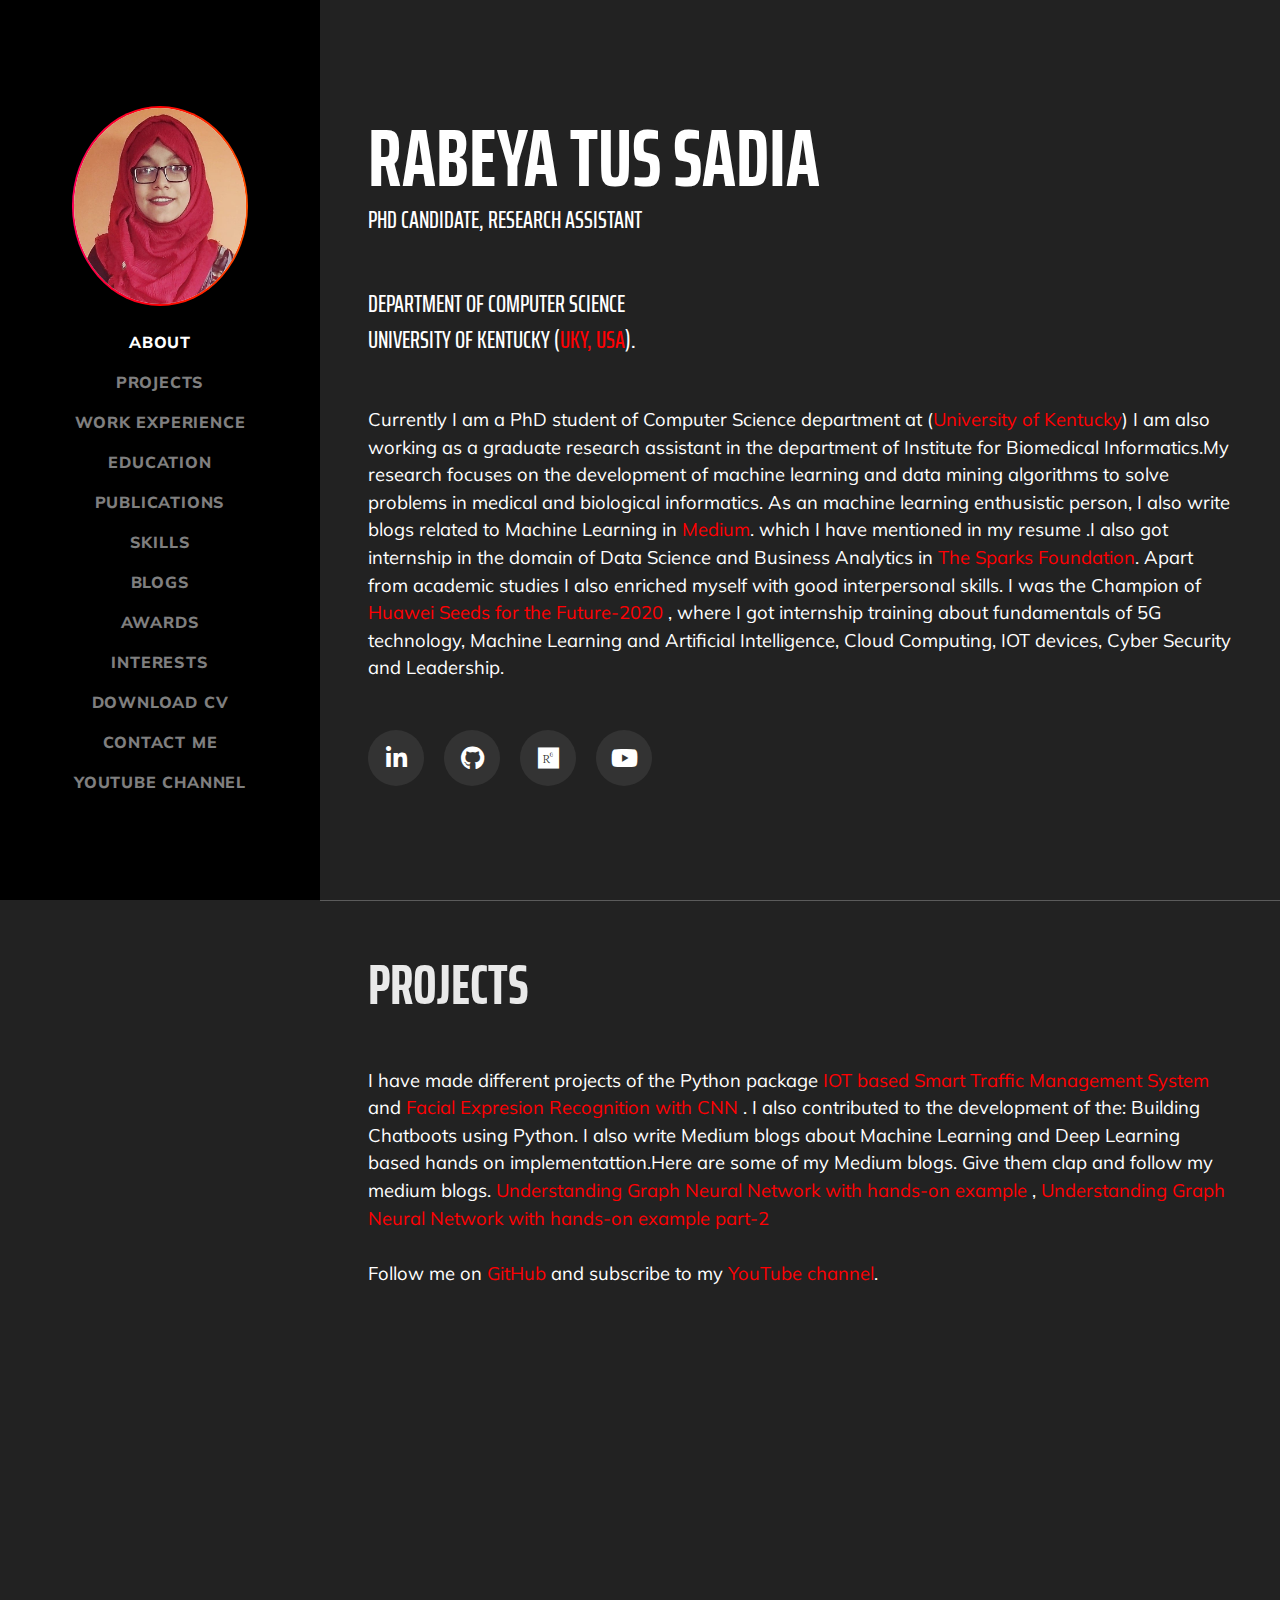
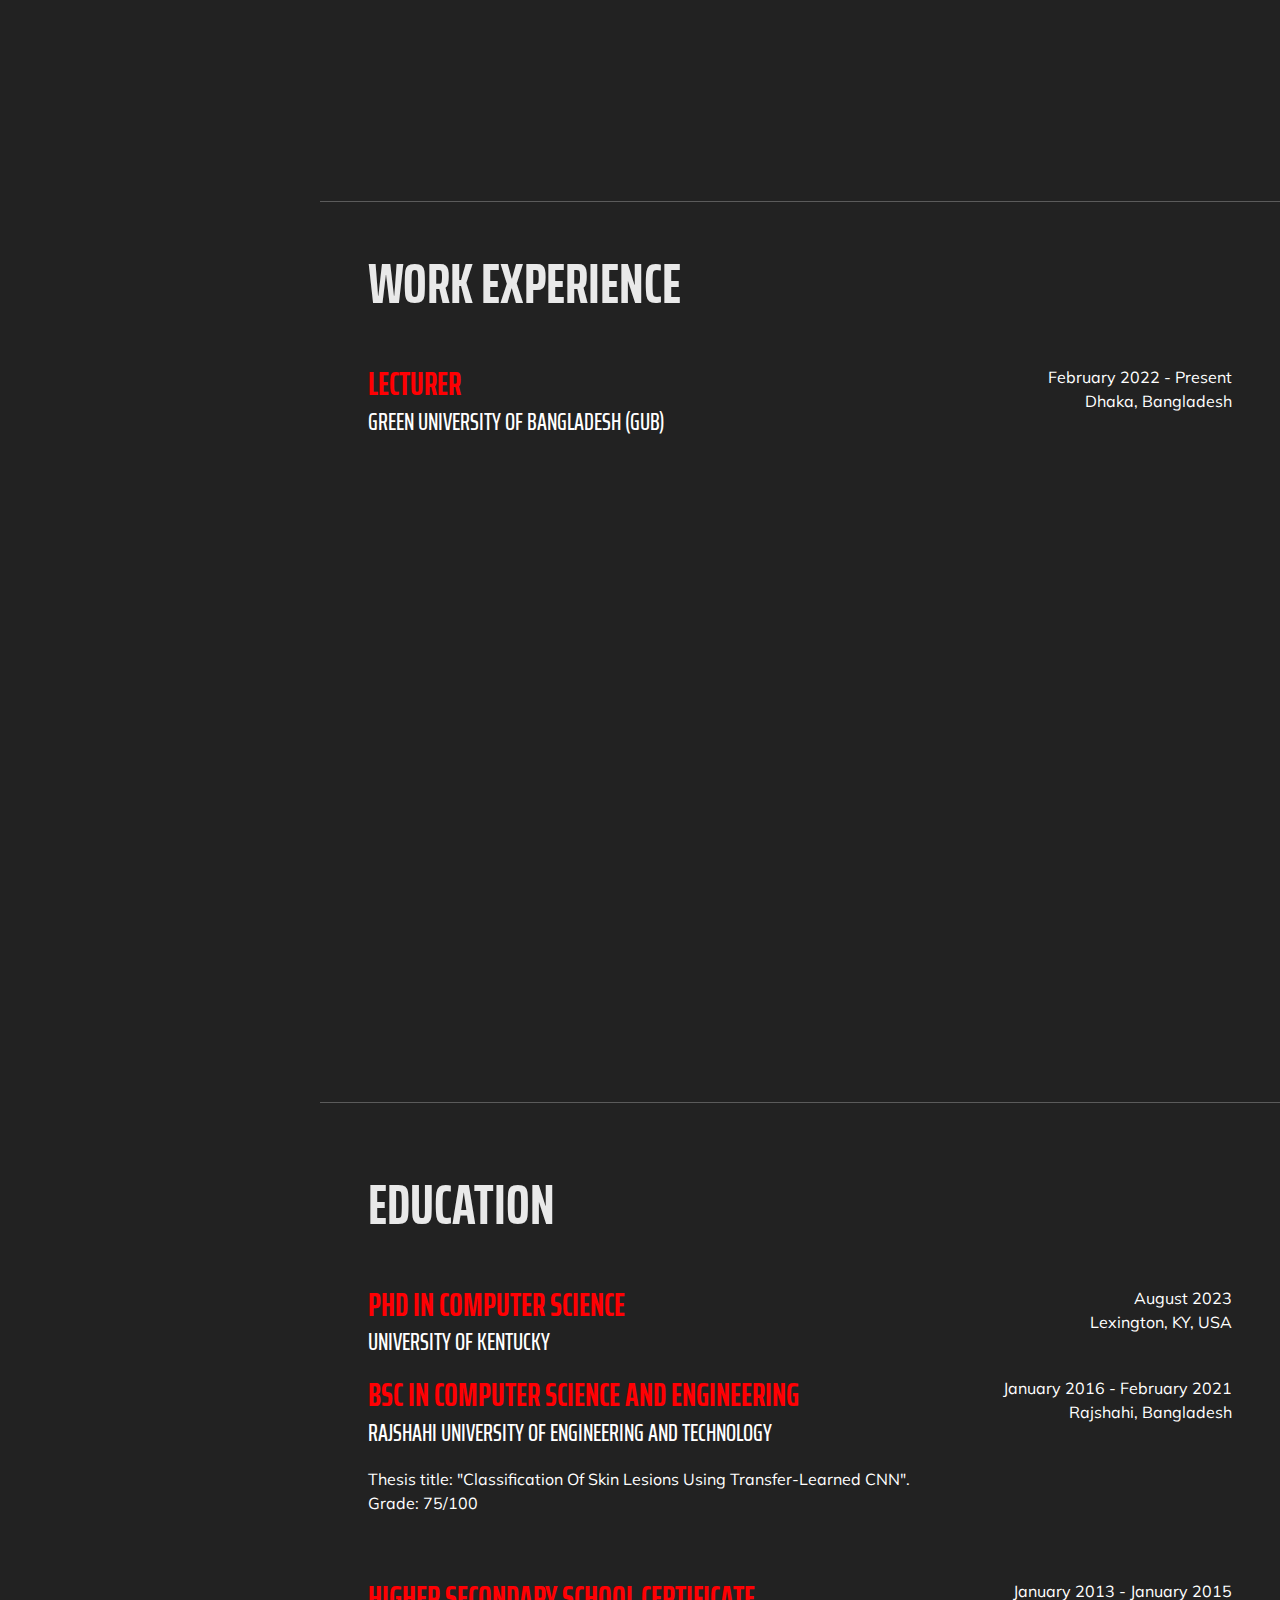
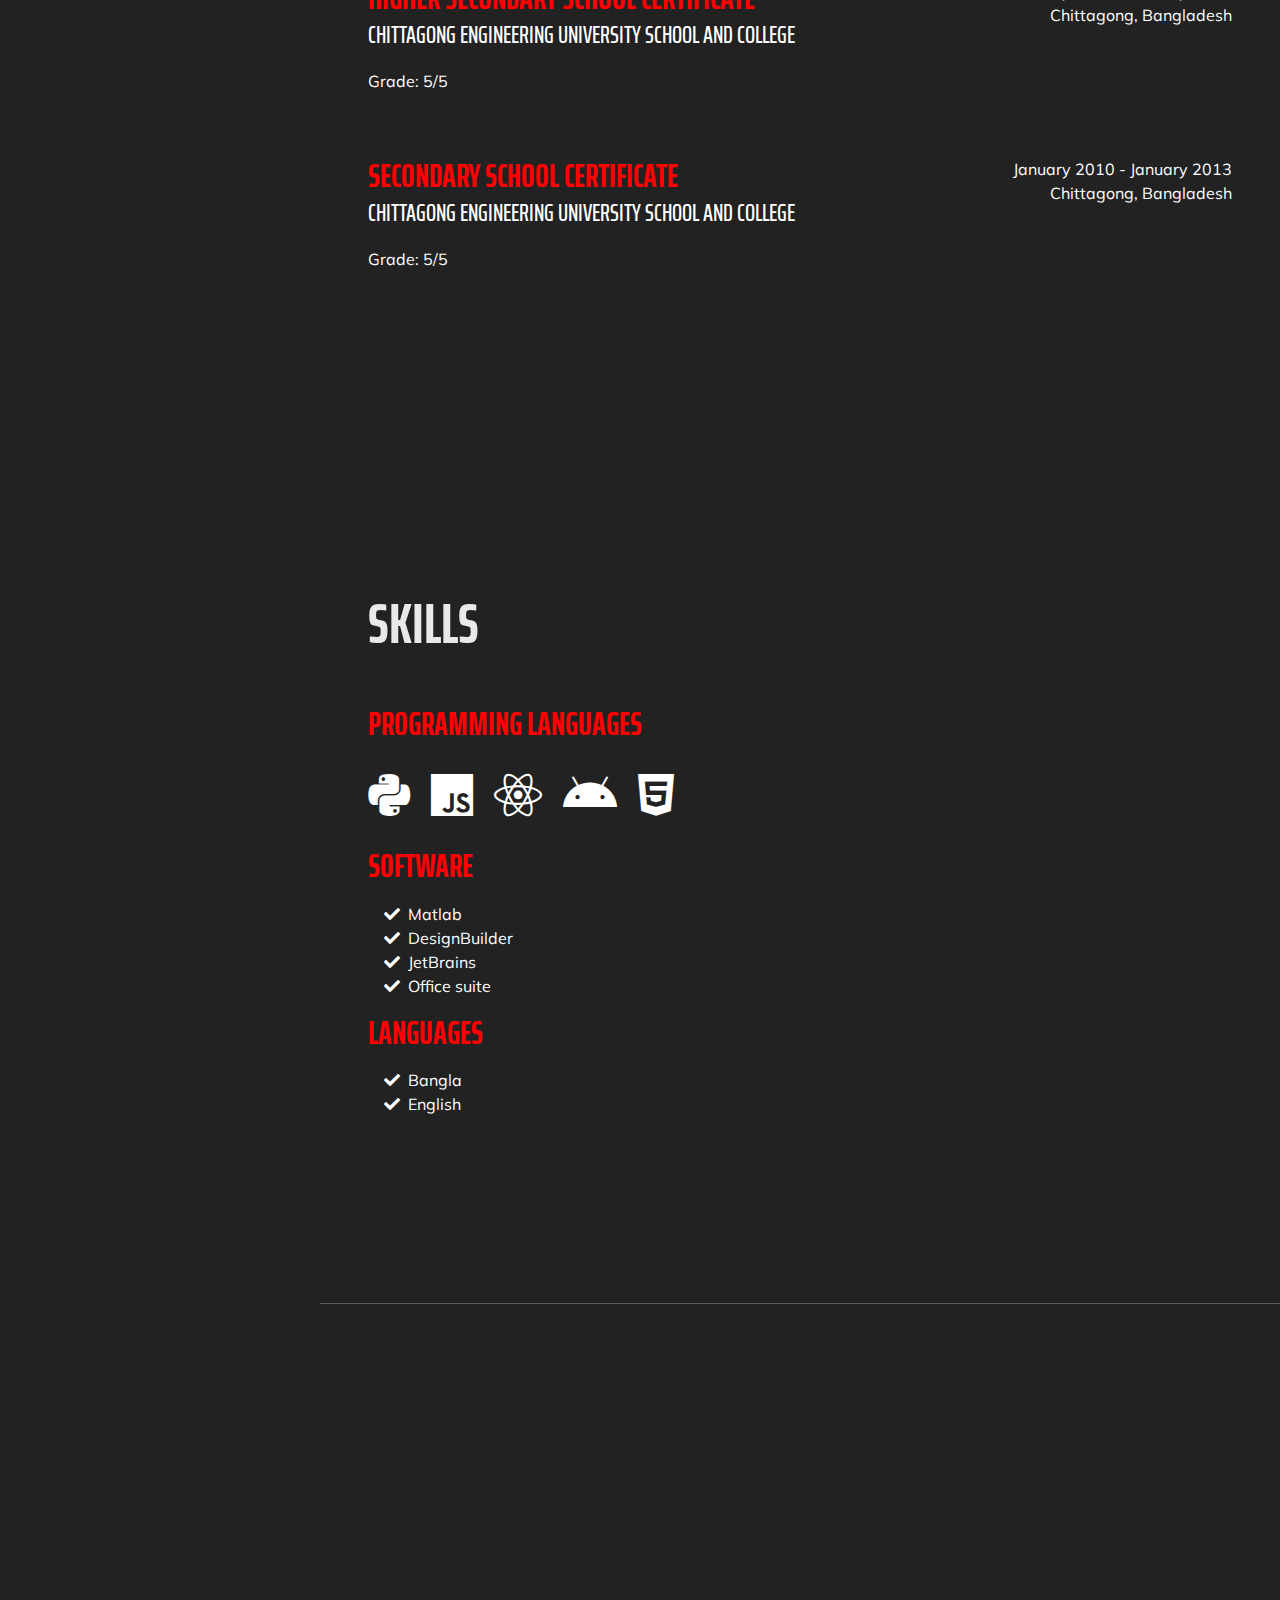
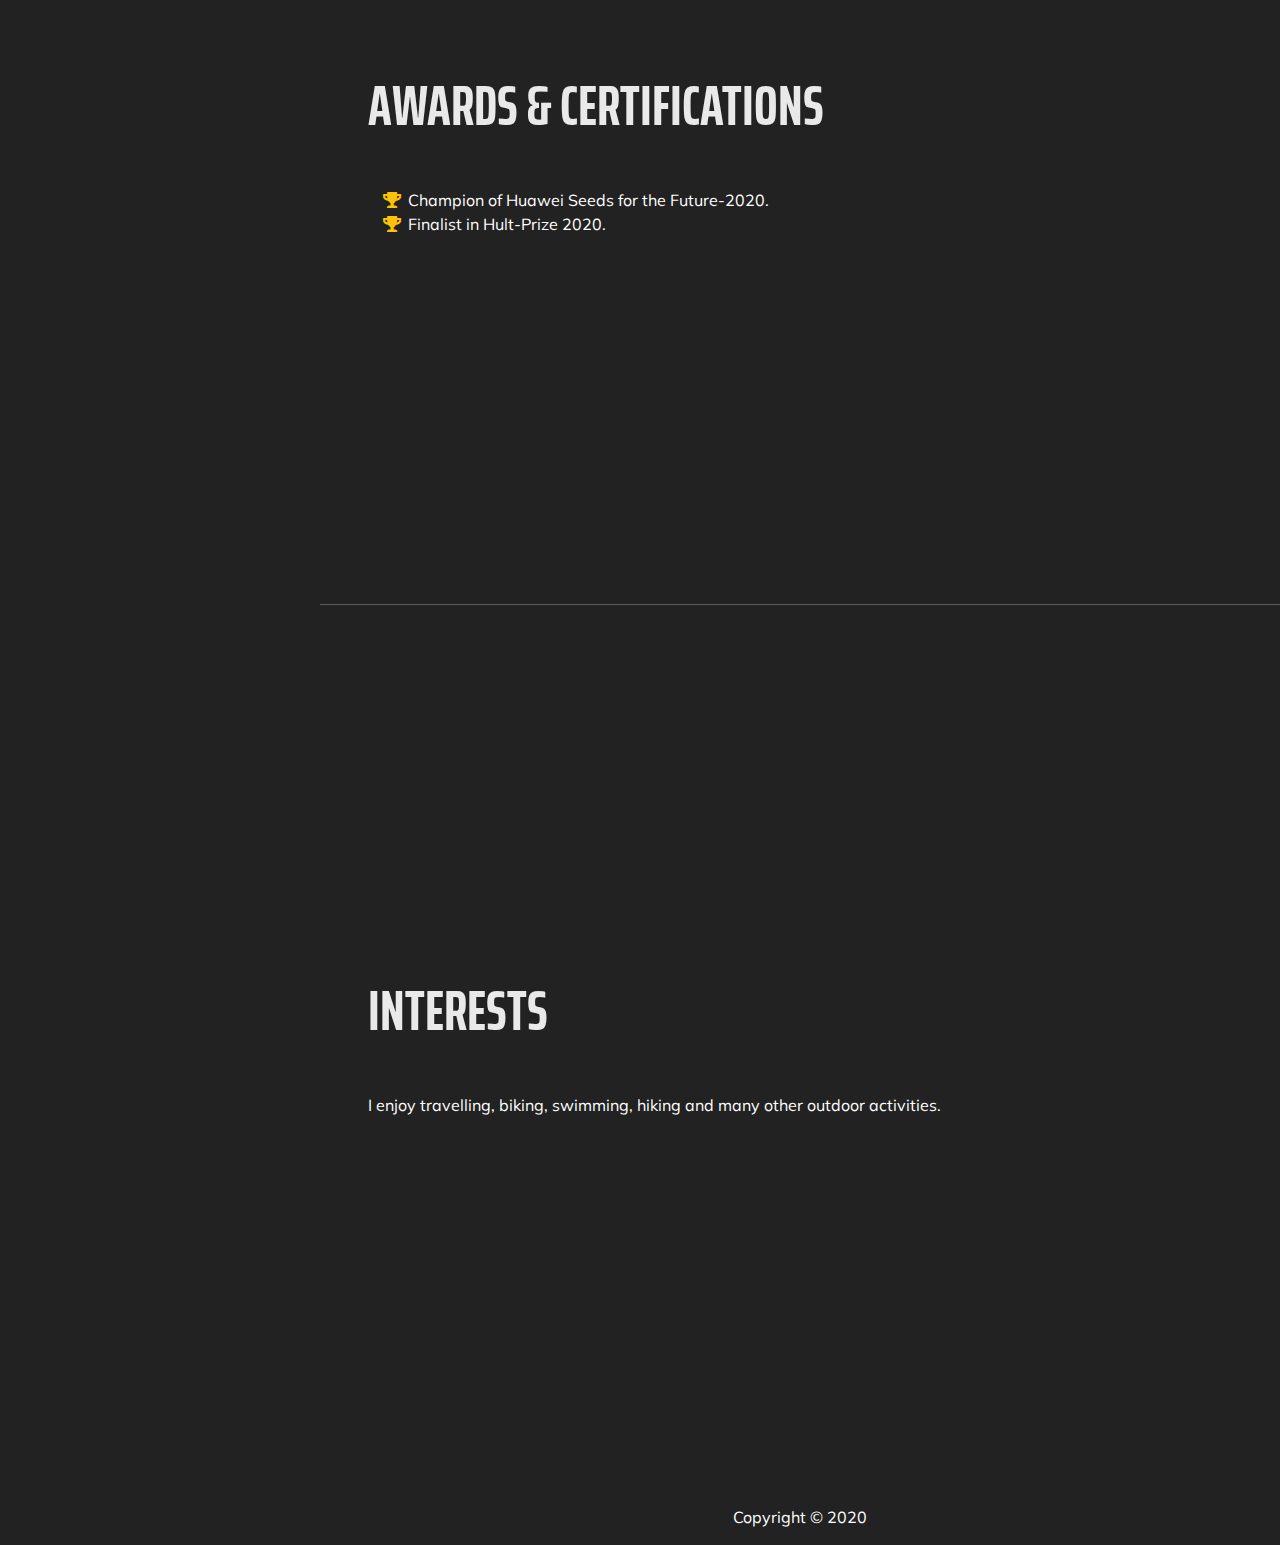
==== index.html @ bbfcc835 "name changed" ====
<!DOCTYPE html>
<html lang="en" prefix="og: http://ogp.me/ns#">

<!-- Mirrored from federicotartarini.github.io/ by HTTrack Website Copier/3.x [XR&CO'2014], Tue, 23 Nov 2021 15:35:20 GMT -->
<!-- Added by HTTrack -->
<meta http-equiv="content-type" content="text/html;charset=utf-8" /><!-- /Added by HTTrack -->

<head>
  <meta charset="utf-8" />
  <meta name="viewport" content="width=device-width, initial-scale=1, shrink-to-fit=no" />
  <meta name="description" content="Rabeya tUs Sadia's personal website. It is web-version of my professional CV.
                                      It showcase the projects I have worked on, my experience, skills, awards and
                                      education." />
  <meta name="author" content="Rabeya" />
  <meta property="og:title" content="Rabeya" />
  <meta property="og:type" content="website" />
  <meta property="og:url" content="Rumi07.github.io" />
  <meta property="og:image" content="img/rumi.jpg" />

  <title>Rabeya Tus Sadia</title>

  <!-- Bootstrap core CSS -->
  <link href="vendor/bootstrap/css/bootstrap.min.css" rel="stylesheet" />

  <!-- Custom fonts for this template -->
  <link href="https://fonts.googleapis.com/css?family=Saira+Extra+Condensed:500,700" rel="stylesheet" />
  <link href="https://fonts.googleapis.com/css?family=Muli:400,400i,800,800i" rel="stylesheet" />
  <link href="vendor/fontawesome-free/css/all.min.css" rel="stylesheet" />

  <!-- Custom styles for this template -->
  <link href="css/resume.css" rel="stylesheet" />

  <!--  favicon  -->
  <link rel="apple-touch-icon" sizes="180x180" href="img/favicon/apple-touch-icon.png" />
  <link rel="icon" type="image/png" sizes="32x32" href="img/favicon/favicon-32x32.png" />
  <link rel="icon" type="image/png" sizes="16x16" href="img/favicon/favicon-16x16.png" />
  
  <!-- Global site tag (gtag.js) - Google Analytics -->
  <script async src="https://www.googletagmanager.com/gtag/js?id=UA-151445384-2"></script>
  <script>
    window.dataLayer = window.dataLayer || [];

    function gtag() {
      dataLayer.push(arguments);
    }

    gtag("js", new Date());

    gtag("config", "UA-151445384-2");
  </script>
</head>

<body id="page-top">
  <nav class="navbar navbar-expand-lg navbar-dark bg-primary fixed-top" id="sideNav">
    <a class="navbar-brand js-scroll-trigger" href="#page-top">
      <img id="myImg" class="d-inline d-lg-none mr-2" src="img/rumi.jpg" alt="Federico Tartarini" />
      <!-- The Modal -->
      <div id="myModal" class="modal">
        <span class="close">&times;</span>
        <img class="modal-content" id="img01" alt="" src="#" />
        <div id="caption"></div>
      </div>
      <span class="d-inline d-lg-none">Rabeya Tus Sadia</span>
      <span class="d-none d-lg-block">
        <img class="img-fluid img-profile rounded-circle mx-auto mb-2" src="img/rumi.jpg" alt="" />
      </span>
    </a>
    <button class="navbar-toggler collapsed" type="button" data-toggle="collapse" data-target="#navbarSupportedContent"
      aria-controls="navbarSupportedContent" aria-expanded="false" aria-label="Toggle navigation">
      <span class="btn-line"></span>
      <span class="btn-line"></span>
      <span class="btn-line"></span>
    </button>
    <div class="collapse navbar-collapse" id="navbarSupportedContent">
      <ul class="navbar-nav">
        <li class="nav-item">
          <a class="nav-link js-scroll-trigger" href="#about">About</a>
        </li>
        <li class="nav-item">
          <a class="nav-link js-scroll-trigger" href="#projects">Projects</a>
        </li>
        <li class="nav-item">
          <a class="nav-link js-scroll-trigger" href="#workExperience">Work Experience</a>
        </li>
      
        <li class="nav-item">
          <a class="nav-link js-scroll-trigger" href="#education">Education</a>
        </li>
        <li class="nav-item">
          <a class="nav-link js-scroll-trigger"
            href="https://scholar.google.com/citations?hl=en&user=fUXzcOQAAAAJ&view_op=list_works&gmla=AJsN-F6An-RxoqQE5AEy4qWMPKIe8sEIZkm6BaZm-7gu6tcq8Bt4hTL0IItZiCknarnHUmVXbwl34Qxc_tO0AlaIJVXaouPvz9GcwoJG8sxWk_CbC2nqmcKKwIRwfaRg5Mz6Z-yQ689xa6wMV_rVaYRq221fkXUeng">Publications</a>
        </li>
        <li class="nav-item">
          <a class="nav-link js-scroll-trigger" href="#skills">Skills</a>
        </li>
        <li class="nav-item">
          <a class="nav-link js-scroll-trigger" href="https://medium.com/@rtsrumi07">Blogs</a>
        </li>
        <li class="nav-item">
          <a class="nav-link js-scroll-trigger" href="#awards">Awards</a>
        </li>
        <li class="nav-item">
          <a class="nav-link js-scroll-trigger" href="#interests">Interests</a>
        </li>
        <li class="nav-item">
          <a class="nav-link js-scroll-trigger"
            href="https://github.com/Rumi07/My_CV/blob/main/Resume_Rabeya_Tus_Sadia.pdf">Download
            CV</a>
        </li>
        <li class="nav-item">
          <a class="nav-link js-scroll-trigger" href="mailto:name@email.com">Contact Me</a>
        </li>
        <li class="nav-item">
          <a class="nav-link js-scroll-trigger" href="https://www.youtube.com/channel/UCbgvnK7MRCDOt7szeBdmjMQ">YouTube Channel</a>
        </li>
      </ul>
    </div>
  </nav>

  <div class="container-fluid p-0">
    <section class="resume-section p-3 p-lg-5 d-flex align-items-center" id="about">
      <div class="w-100">
        <h1 class="mb-0">Rabeya Tus Sadia</h1>
        <div class="subheading mb-5">PhD Candidate, Research Assistant</div>
        <div class="subheading mb-5">
          Department of Computer Science<br>

          University of Kentucky (<a href="https://www.uky.edu/">UKy, USA</a>).
        </div>
        <p class="lead mb-5">

          Currently I am a PhD student of Computer Science department at (<a href="https://www.uky.edu/">University of Kentucky</a>)
          I am also working as a graduate research assistant in the department of Institute for Biomedical Informatics.My research focuses on 
          the development of machine learning and data mining algorithms to solve problems in medical and biological informatics. 
          
          
          
          
          
          As an machine learning enthusistic person, I also write blogs related to Machine Learning in <a
            href="https://medium.com/@rtsrumi07">Medium</a>. which
          I have mentioned in my resume .I also got internship in the domain of Data Science and Business Analytics in
          <a href="https://internship.thesparksfoundation.info/">The Sparks Foundation</a>.
          Apart from academic studies I also enriched myself with good interpersonal skills.
          I was the Champion of <a
            href="https://www.dhakatribune.com/business/2020/08/10/huawei-begins-seeds-for-the-future-2020-in-bangladesh">Huawei
            Seeds for the Future-2020</a> , where I got internship training about fundamentals of
          5G technology, Machine Learning and Artificial Intelligence, Cloud Computing, IOT devices, Cyber Security and
          Leadership.


        </p>
        <div class="social-icons">
          <a href="https://www.linkedin.com/in/rabeya-tus-sadia-2544201ab/">
            <i class="fab fa-linkedin-in"></i>
          </a>
          <a href="https://github.com/sadia-rumi55/">
            <i class="fab fa-github"></i>
          </a>
          <a href="">
            <i class="fab fa-researchgate"></i>
          </a>


          <a href="https://www.youtube.com/channel/UCbgvnK7MRCDOt7szeBdmjMQ">
            <i class="fab fa-youtube"></i>
          </a>
        </div>
      </div>
    </section>

    <hr class="m-0" />
    <section class="resume-section p-3 p-lg-5 d-flex align-items-center" id="projects">
      <div class="w-100">
        <h2 class="mb-5">Projects</h2>
        <p class="lead">
          I have made different projects of the Python package
          <a href="https://www.youtube.com/watch?v=6iXq3kaZu8g">IOT based Smart Traffic Management System</a>
          and
          <a href="https://github.com/Rumi07/Facial-Expression-Recognitin-Using-Keras">Facial Expresion Recognition with
            CNN </a>. I also contributed to the development of the:

          Building Chatboots using Python.
          I also write Medium blogs about Machine Learning and Deep Learning based hands on implementattion.Here
          are some of my Medium blogs. Give them clap and follow my medium blogs.
          <a
            href="https://medium.com/@rtsrumi07/understanding-graph-neural-network-with-hands-on-example-part-1-6e35d7fe2777">Understanding
            Graph Neural Network with hands-on example </a> ,
          <a
            href="https://medium.com/@rtsrumi07/understanding-graph-neural-network-with-hands-on-example-part-2-139a691ebeac">Understanding
            Graph Neural Network with hands-on example part-2</a>



          <br />
          <br />
          Follow me on
          <a href="https://github.com/sadia-rumi55/">GitHub</a> and
          subscribe to my
          <a href="https://www.youtube.com/channel/UCbgvnK7MRCDOt7szeBdmjMQ">YouTube channel</a>.
        </p>

        <br />
        <br />

        <iframe width="699" height="393" src="https://www.youtube.com/embed/6iXq3kaZu8g" title="YouTube video player"
          frameborder="0"
          allow="accelerometer; autoplay; clipboard-write; encrypted-media; gyroscope; picture-in-picture"
          allowfullscreen></iframe>
      
      </div>
  </div>
  </section>

  <hr class="m-0" />

  <section class="resume-section p-3 p-lg-5 d-flex justify-content-center" id="workExperience">
    <div class="w-100">
      <h2 class="mb-5">Work Experience</h2>
      <div class="resume-item d-flex flex-column flex-md-row justify-content-between mb-5">
        <div class="resume-content w-100">
          <span class="float-right text-right">February 2022 - Present<br />Dhaka, Bangladesh</span>
          <h3 class="mb-0">Lecturer</h3>
          <div class="subheading mb-3">
            Green University of Bangladesh (GUB)
          </div>
        </div>
      </div>
  </section>

  <hr class="m-0" />

  <section class="resume-section p-3 p-lg-5 d-flex align-items-center" id="education">
    <div class="w-100">
      <h2 class="mb-5">Education</h2>

      <div class="resume-item d-flex flex-column flex-md-row justify-content-between mb-5">
        <div class="resume-content w-100">
          <span class="float-right text-right">August 2023 <br />Lexington, KY, USA</span>
          <h3 class="mb-0">PhD in Computer Science</h3>
          <span class="float-right"></span>
          <div class="subheading mb-3">
            University of Kentucky
          </div>
          <span class="float-right text-right">January 2016 - February 2021<br />Rajshahi, Bangladesh</span>
          <h3 class="mb-0">BSC in Computer Science and Engineering</h3>
          <span class="float-right"></span>
          <div class="subheading mb-3">
            Rajshahi University of Engineering and Technology
          </div>
          <div>
            Thesis title: "Classification Of Skin Lesions Using Transfer-Learned CNN".
          </div>
          <p>Grade: 75/100</p>
        </div>
      </div>

      <div class="resume-item d-flex flex-column flex-md-row justify-content-between mb-5">
        <div class="resume-content w-100">
          <span class="float-right text-right">January 2013 - January 2015<br />Chittagong, Bangladesh</span>
          <h3 class="mb-0">
            Higher Secondary School Certificate
          </h3>
          <div class="subheading mb-3">
            Chittagong Engineering University School and College
          </div>
          <p>Grade: 5/5 </p>
        </div>
      </div>

      <div class="resume-item d-flex flex-column flex-md-row justify-content-between mb-5">
        <div class="resume-content w-100">
          <span class="float-right text-right">January 2010 - January 2013<br />Chittagong, Bangladesh</span>
          <h3 class="mb-0">
            Secondary School Certificate
          </h3>
          <div class="subheading mb-3">
            Chittagong Engineering University School and College
          </div>
          <p>Grade: 5/5 </p>
        </div>
      </div>

  </section>

 

  <section class="resume-section p-3 p-lg-5 d-flex align-items-center" id="skills">
    <div class="w-100">
      <h2 class="mb-5">Skills</h2>

      <h3 class="mb-3">Programming Languages</h3>
      <ul class="list-inline dev-icons">
        <li class="list-inline-item">
          <i class="fab fa-python"></i>
        </li>
        <li class="list-inline-item">
          <i class="fab fa-js"></i>
        </li>
        <li class="list-inline-item">
          <i class="fab fa-react"></i>
        </li>
        <li class="list-inline-item">
          <i class="fab fa-android"></i>
        </li>
        <li class="list-inline-item">
          <i class="fab fa-html5"></i>
        </li>
      </ul>

      <h3 class="mb-3">Software</h3>
      <ul class="fa-ul mb-0">
        <li>
          <i class="fa-li fa fa-check"></i>
          Matlab
        </li>
        <li>
          <i class="fa-li fa fa-check"></i>
          DesignBuilder
        </li>
        <li>
          <i class="fa-li fa fa-check"></i>
          JetBrains
        </li>
        <li>
          <i class="fa-li fa fa-check"></i>
          Office suite
        </li>
      </ul>

      <h3 class="mb-3 mt-3">Languages</h3>
      <ul class="fa-ul mb-0">
        <li>
          <i class="fa-li fa fa-check"></i>
          Bangla
        </li>
        <li>
          <i class="fa-li fa fa-check"></i>
          English
        </li>
      </ul>
    </div>
  </section>

  <hr class="m-0" />

  <section class="resume-section p-3 p-lg-5 d-flex align-items-center" id="awards">
    <div class="w-100">
      <h2 class="mb-5">Awards &amp; Certifications</h2>
      <ul class="fa-ul mb-0">
        <li>
          <i class="fa-li fa fa-trophy text-warning"></i>
          Champion of Huawei Seeds for the Future-2020.
        </li>
        <li>
          <i class="fa-li fa fa-trophy text-warning"></i>
         Finalist in Hult-Prize 2020.
        </li>
      </ul>
    </div>
  </section>

  <hr class="m-0" />

  <section class="resume-section p-3 p-lg-5 d-flex align-items-center" id="interests">
    <div class="w-100">
      <h2 class="mb-5">Interests</h2>
      <p>
        I enjoy travelling, biking, swimming, hiking and many other outdoor activities.
      </p>
    </div>
  </section>
  </div>

  <!-- Bootstrap core JavaScript -->
  <script src="vendor/jquery/jquery.min.js"></script>
  <script src="vendor/bootstrap/js/bootstrap.bundle.min.js"></script>

  <!-- Plugin JavaScript -->
  <script src="vendor/jquery-easing/jquery.easing.min.js"></script>

  <!-- Custom scripts for this template -->
  <script src="js/resume.min.js"></script>

  <script>
    // ===== code to make my image clickable
    // Get the modal
    let modal = document.getElementById("myModal");

    // Get the image and insert it inside the modal - use its "alt" text as a caption
    let img = document.getElementById("myImg");
    let modalImg = document.getElementById("img01");
    let captionText = document.getElementById("caption");
    img.onclick = function () {
      modal.style.display = "block";
      modalImg.src = this.src;
      captionText.innerHTML = this.alt;
    };

    // Get the <span> element that closes the modal
    var span = document.getElementsByClassName("close")[0];

    // When the user clicks on <span> (x), close the modal
    span.onclick = function () {
      modal.style.display = "none";
    };
  </script>
</body>

<footer id="main-footer">
  Copyright &copy; 2020
</footer>

<!-- Mirrored from federicotartarini.github.io/ by HTTrack Website Copier/3.x [XR&CO'2014], Tue, 23 Nov 2021 15:35:25 GMT -->

</html>
---- css/resume.css ----
/*!
 * Start Bootstrap - Resume v5.0.8 (https://startbootstrap.com/template-overviews/resume)
 * Copyright 2013-2021 Start Bootstrap
 * Licensed under MIT (https://github.com/BlackrockDigital/startbootstrap-resume/blob/master/LICENSE)
 */

body {
  font-family: 'Muli', -apple-system, BlinkMacSystemFont, 'Segoe UI', Roboto, 'Helvetica Neue', Arial, sans-serif, 'Apple Color Emoji', 'Segoe UI Emoji', 'Segoe UI Symbol', 'Noto Color Emoji';
  padding-top: 54px;
  color: #fff;
  background-color: #222;
}

@media (min-width: 992px) {
  body {
    padding-top: 0;
    padding-left: 20rem;
  }
}

h1,
h2,
h3,
h4,
h5,
h6 {
  font-family: 'Saira Extra Condensed', -apple-system, BlinkMacSystemFont, 'Segoe UI', Roboto, 'Helvetica Neue', Arial, sans-serif, 'Apple Color Emoji', 'Segoe UI Emoji', 'Segoe UI Symbol', 'Noto Color Emoji';
  font-weight: 700;
  text-transform: uppercase;
  color: #fff;
}

h1 {
  font-size: 5rem;
  line-height: 5.5rem;
}

h2 {
  font-size: 3.5rem;
  opacity: 0.9;
}

h3 {
  font-size: 2rem;
  color: #FF0003;
}

hr {
  background-color: #666;
}

p.lead {
  font-size: 1.15rem;
  font-weight: 400;
}

.subheading {
  text-transform: uppercase;
  font-weight: 500;
  font-family: 'Saira Extra Condensed', -apple-system,
   BlinkMacSystemFont, 'Segoe UI', Roboto, 'Helvetica Neue', 
   Arial, sans-serif, 'Apple Color Emoji', 'Segoe UI Emoji', 'Segoe UI Symbol', 'Noto Color Emoji';
  font-size: 1.5rem;
}

.social-icons a {
  display: inline-block;
  height: 3.5rem;
  width: 3.5rem;
  background-color: #333;
  color: #fff !important;
  border-radius: 100%;
  text-align: center;
  font-size: 1.5rem;
  line-height: 3.5rem;
  margin-right: 1rem;
}

.social-icons a:last-child {
  margin-right: 0;
}

.social-icons a:hover {
  background-color: #FF0003;
  transition: all 0.25s ease-in-out;
}

/* responsive, form small screens, use 13px font size */
@media (max-width: 500px) {
  .social-icons a {
    height: 2.5rem;
    width: 2.5rem;
    font-size: 1.5rem;
    line-height: 2.5rem;
    margin-right: 0.5rem;
  }
}

.dev-icons {
  font-size: 3rem;
}

.dev-icons .list-inline-item i:hover {
  color: #FF0003;
}

#myImg {
  cursor: pointer;
  transition: 0.3s;
}

#myImg:hover {
  opacity: 0.7;
}

/* The Modal (background) */
.modal {
  display: none;
  /* Hidden by default */
  position: fixed;
  /* Stay in place */
  z-index: 1;
  /* Sit on top */
  padding-top: 100px;
  /* Location of the box */
  left: 0;
  top: 0;
  width: 100%;
  /* Full width */
  height: 100%;
  /* Full height */
  overflow: auto;
  /* Enable scroll if needed */
  background-color: black;
  /* Fallback color */
  background-color: rgba(0, 0, 0, 0.9);
  /* Black w/ opacity */
}

/* Modal Content (image) */
.modal-content {
  margin: auto;
  display: block;
  width: 80%;
  max-width: 700px;
}

/* Caption of Modal Image */
#caption {
  margin: auto;
  display: block;
  width: 80%;
  max-width: 700px;
  text-align: center;
  color: #ccc;
  padding: 10px 0;
  height: 150px;
}

/* Add Animation */
.modal-content, #caption {
  -webkit-animation-name: zoom;
  -webkit-animation-duration: 0.6s;
  animation-name: zoom;
  animation-duration: 0.6s;
}

@-webkit-keyframes zoom {
  from {
    -webkit-transform: scale(0);
  }
  to {
    -webkit-transform: scale(1);
  }
}

@keyframes zoom {
  from {
    transform: scale(0);
  }
  to {
    transform: scale(1);
  }
}

/* The Close Button */
.close {
  position: absolute;
  top: 15px;
  right: 35px;
  color: #f1f1f1;
  font-size: 40px;
  font-weight: bold;
  transition: 0.3s;
}

.close:hover,
.close:focus {
  color: #bbb;
  text-decoration: none;
  cursor: pointer;
}

/* 100% Image Width on Smaller Screens */
@media only screen and (max-width: 700px) {
  .modal-content {
    width: 100%;
  }
}

#sideNav .navbar-nav .nav-item .nav-link {
  font-weight: 800;
  letter-spacing: 0.05rem;
  text-transform: uppercase;
}

#sideNav .navbar-toggler {
  border-color: transparent;
}

#sideNav .navbar-toggler:focus {
  outline-color: transparent;
}

#sideNav .navbar-toggler .btn-line {
  display: block;
  width: 28px;
  height: 3px;
  margin: 0 0 5px 5px;
  background: #FF0003;
}

#sideNav .navbar-toggler:not(.collapsed) .btn-line:nth-child(1) {
  transform: rotate(45deg) translate(5px, 5px);
}

#sideNav .navbar-toggler:not(.collapsed) .btn-line:nth-child(2) {
  opacity: 0;
}

#sideNav .navbar-toggler:not(.collapsed) .btn-line:nth-child(3) {
  transform: rotate(-45deg) translate(7px, -6px);
}

#myImg {
  width: 45px;
  height: 45px;
}

@media (min-width: 992px) {
  #sideNav {
    text-align: center;
    position: fixed;
    top: 0;
    left: 0;
    display: flex;
    flex-direction: column;
    width: 20rem;
    height: 100vh;
  }
  #sideNav .navbar-brand {
    display: flex;
    margin: auto auto 0;
    padding: 0.5rem;
  }
  #sideNav .navbar-brand .img-profile {
    max-width: 12.5rem;
    max-height: 12.5rem;
    border: double 2px transparent;
    background-image: linear-gradient(white, white), 
    linear-gradient(to right, #FF0059, #FF0003, #ff5000);
    background-origin: border-box;
    background-clip: content-box, border-box;
  }
  #sideNav .navbar-collapse {
    display: flex;
    align-items: flex-start;
    flex-grow: 0;
    width: 100%;
    margin-bottom: auto;
  }
  #sideNav .navbar-collapse .navbar-nav {
    flex-direction: column;
    width: 100%;
  }
  #sideNav .navbar-collapse .navbar-nav .nav-item {
    display: block;
  }
  #sideNav .navbar-collapse .navbar-nav .nav-item .nav-link {
    display: block;
  }
}

section.resume-section {
  padding-top: 3rem !important;
  padding-bottom: 3rem !important;
  max-width: 75rem;
}

section.resume-section .scrolling-wrapper-flexbox {
  display: flex;
  flex-wrap: nowrap;
  overflow-x: auto;
  -webkit-overflow-scrolling: touch;
}

section.resume-section .scrolling-wrapper-flexbox .card {
  flex: 0 0 13rem;
  margin-right: 1rem;
  border: 0;
  border-bottom: 5px solid;
  -o-border-image: linear-gradient(to right, #FF0059, #FF0003, #FF5000) 1 stretch;
  border-image: linear-gradient(to right, #FF0059, #FF0003, #FF5000) 1 stretch;
}

section.resume-section .scrolling-wrapper-flexbox .card:hover {
  opacity: 0.9;
  border: #FF0003 2px solid;
  -o-border-image: linear-gradient(to right, #FF0059, #FF0003, #FF5000) 1 stretch;
  border-image: linear-gradient(to right, #FF0059, #FF0003, #FF5000) 1 stretch;
}

@media (min-width: 768px) {
  section.resume-section {
    min-height: 100vh;
  }
  section.resume-section .resume-item .resume-date {
    min-width: 18rem;
  }
}

@media (min-width: 992px) {
  section.resume-section {
    padding-top: 3rem !important;
    padding-bottom: 3rem !important;
  }
  section.resume-section .scrolling-wrapper-flexbox {
    display: flex;
    flex-wrap: nowrap;
    overflow-x: auto;
    -webkit-overflow-scrolling: touch;
  }
  section.resume-section .scrolling-wrapper-flexbox .card {
    flex: 0 0 18rem;
  }
}

#main-footer {
  width: 100%;
  text-align: center;
  margin-bottom: 1rem;
}

.bg-primary {
  background-color: #000 !important;
}

.text-primary {
  color: #000 !important;
}

a {
  color: #FF0003;
}

a:hover, a:focus, a:active {
  color: #b30002;
}

.row-videos {
  display: flex;
  align-items: center;
  justify-content: space-around;
  flex-direction: column
}

@media (min-width: 992px) {
  .row-videos {
    display: flex;
    align-items: center;
    justify-content: space-around;
    flex-direction: row
  }
}
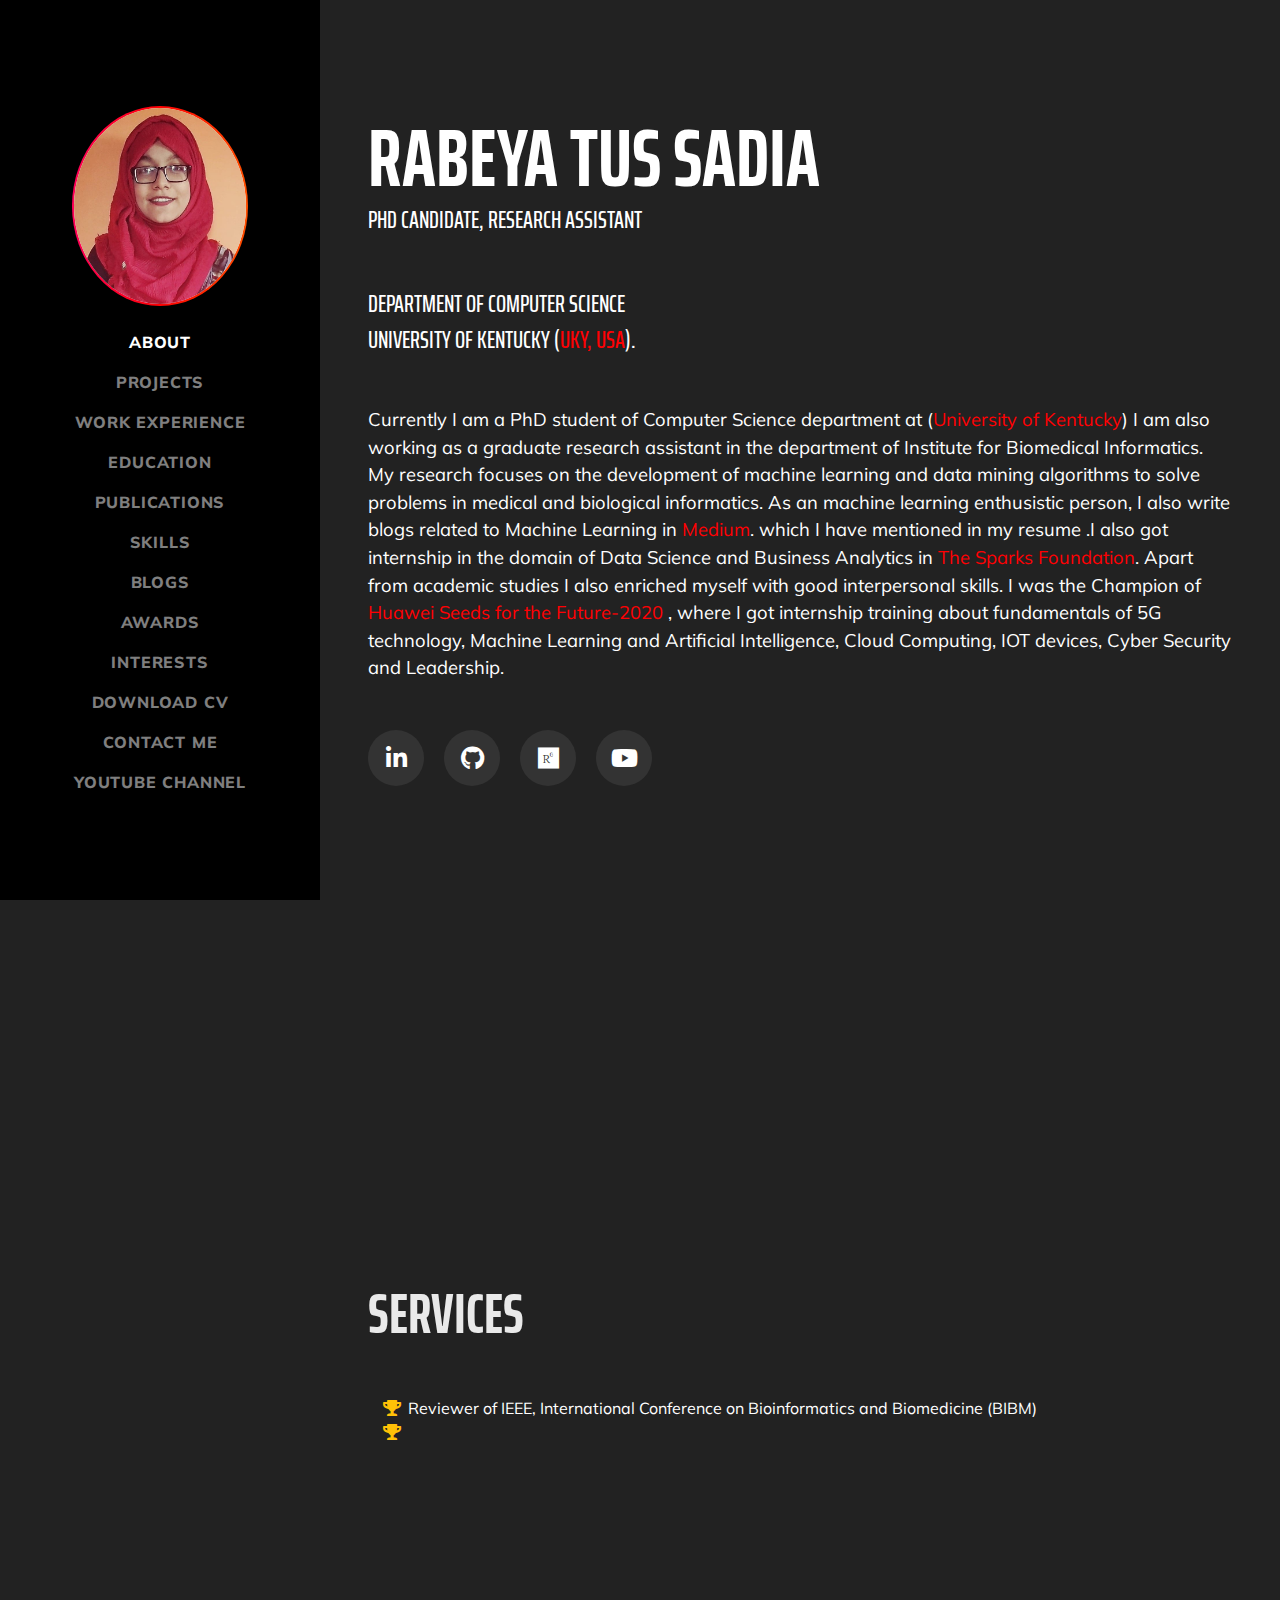
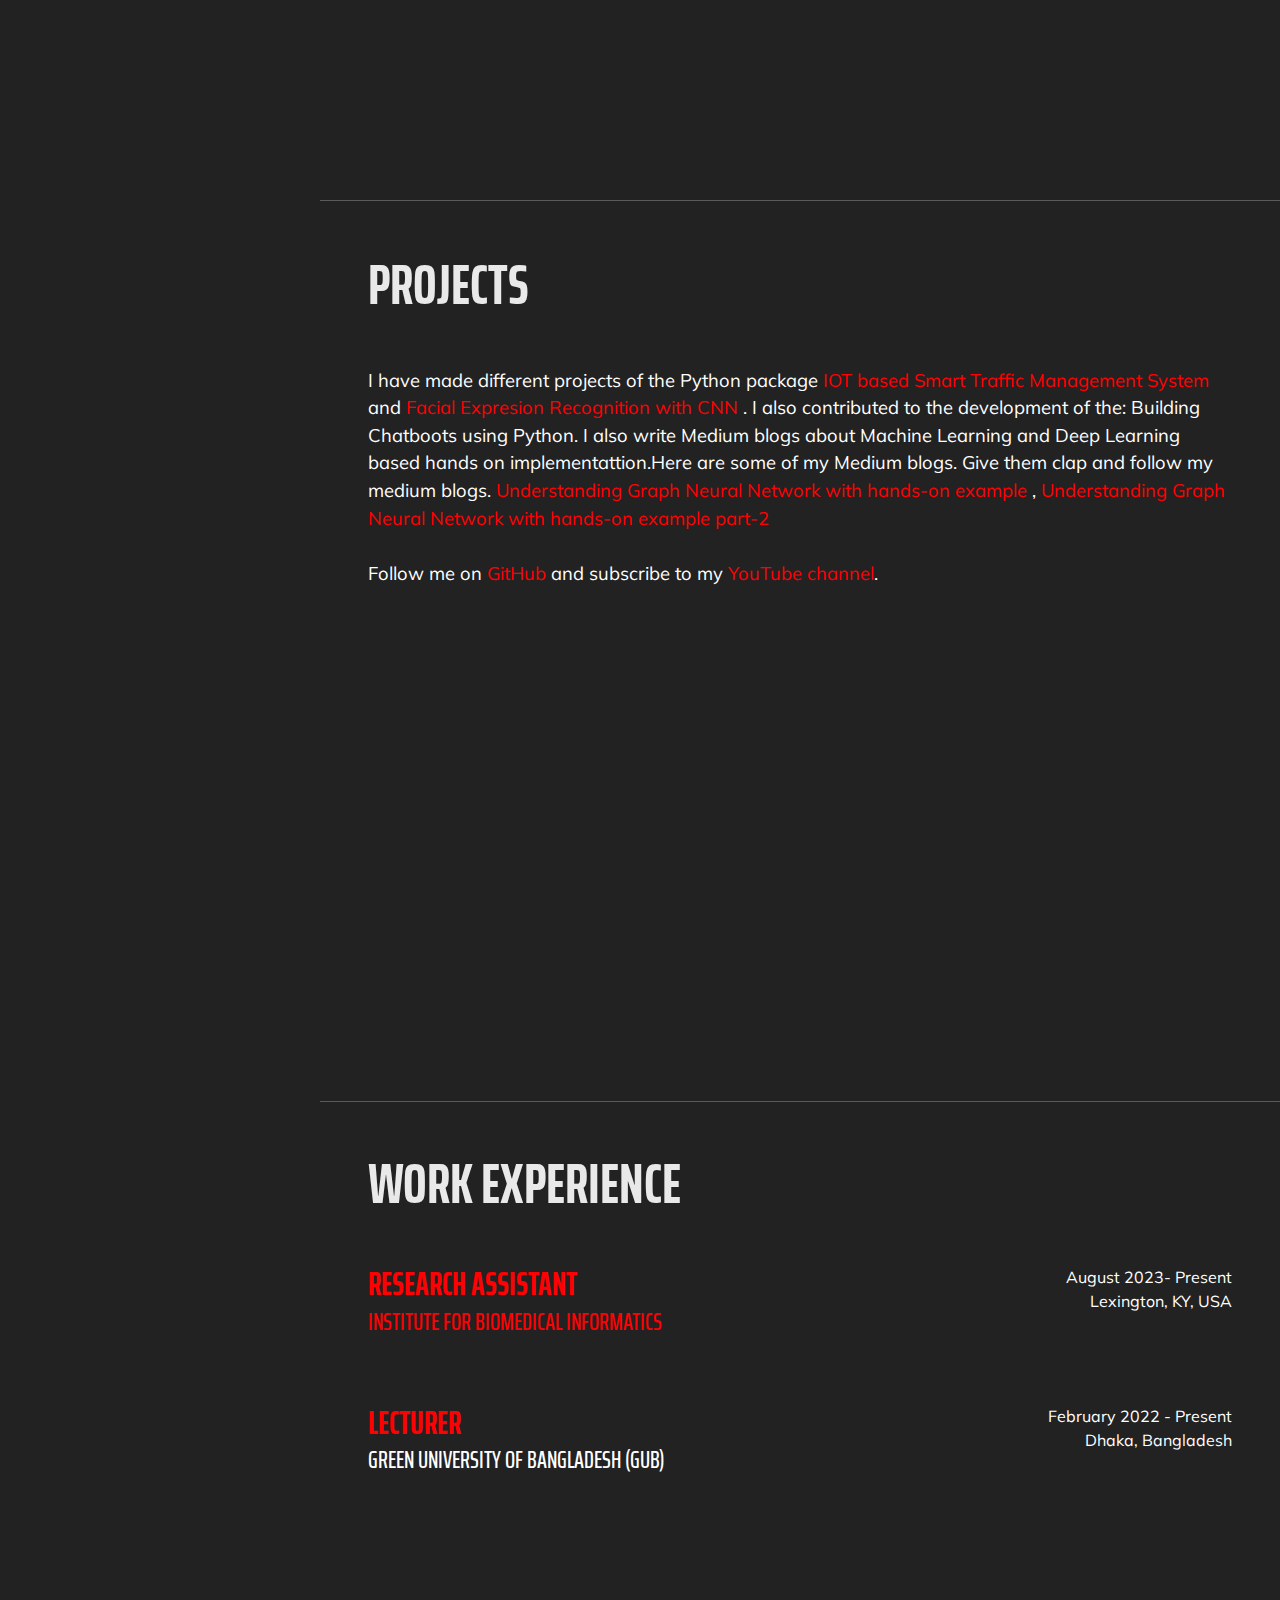
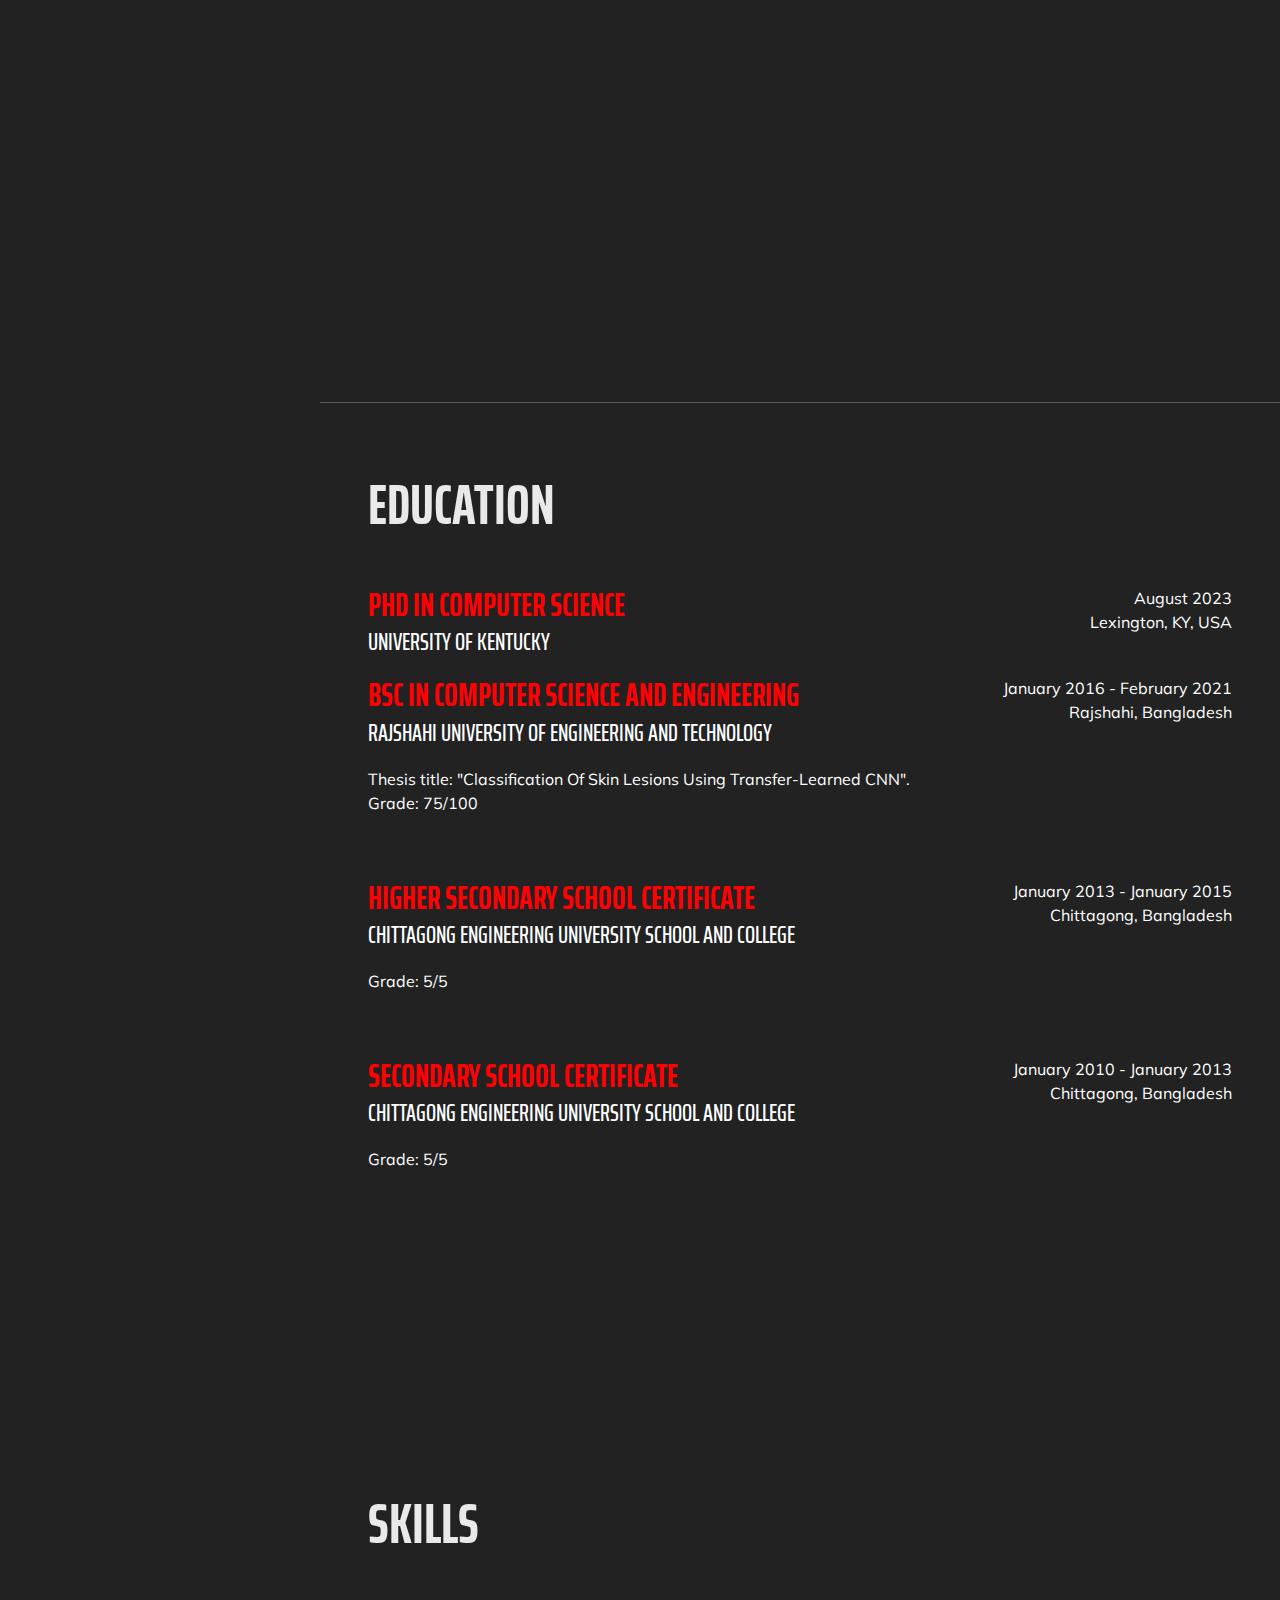
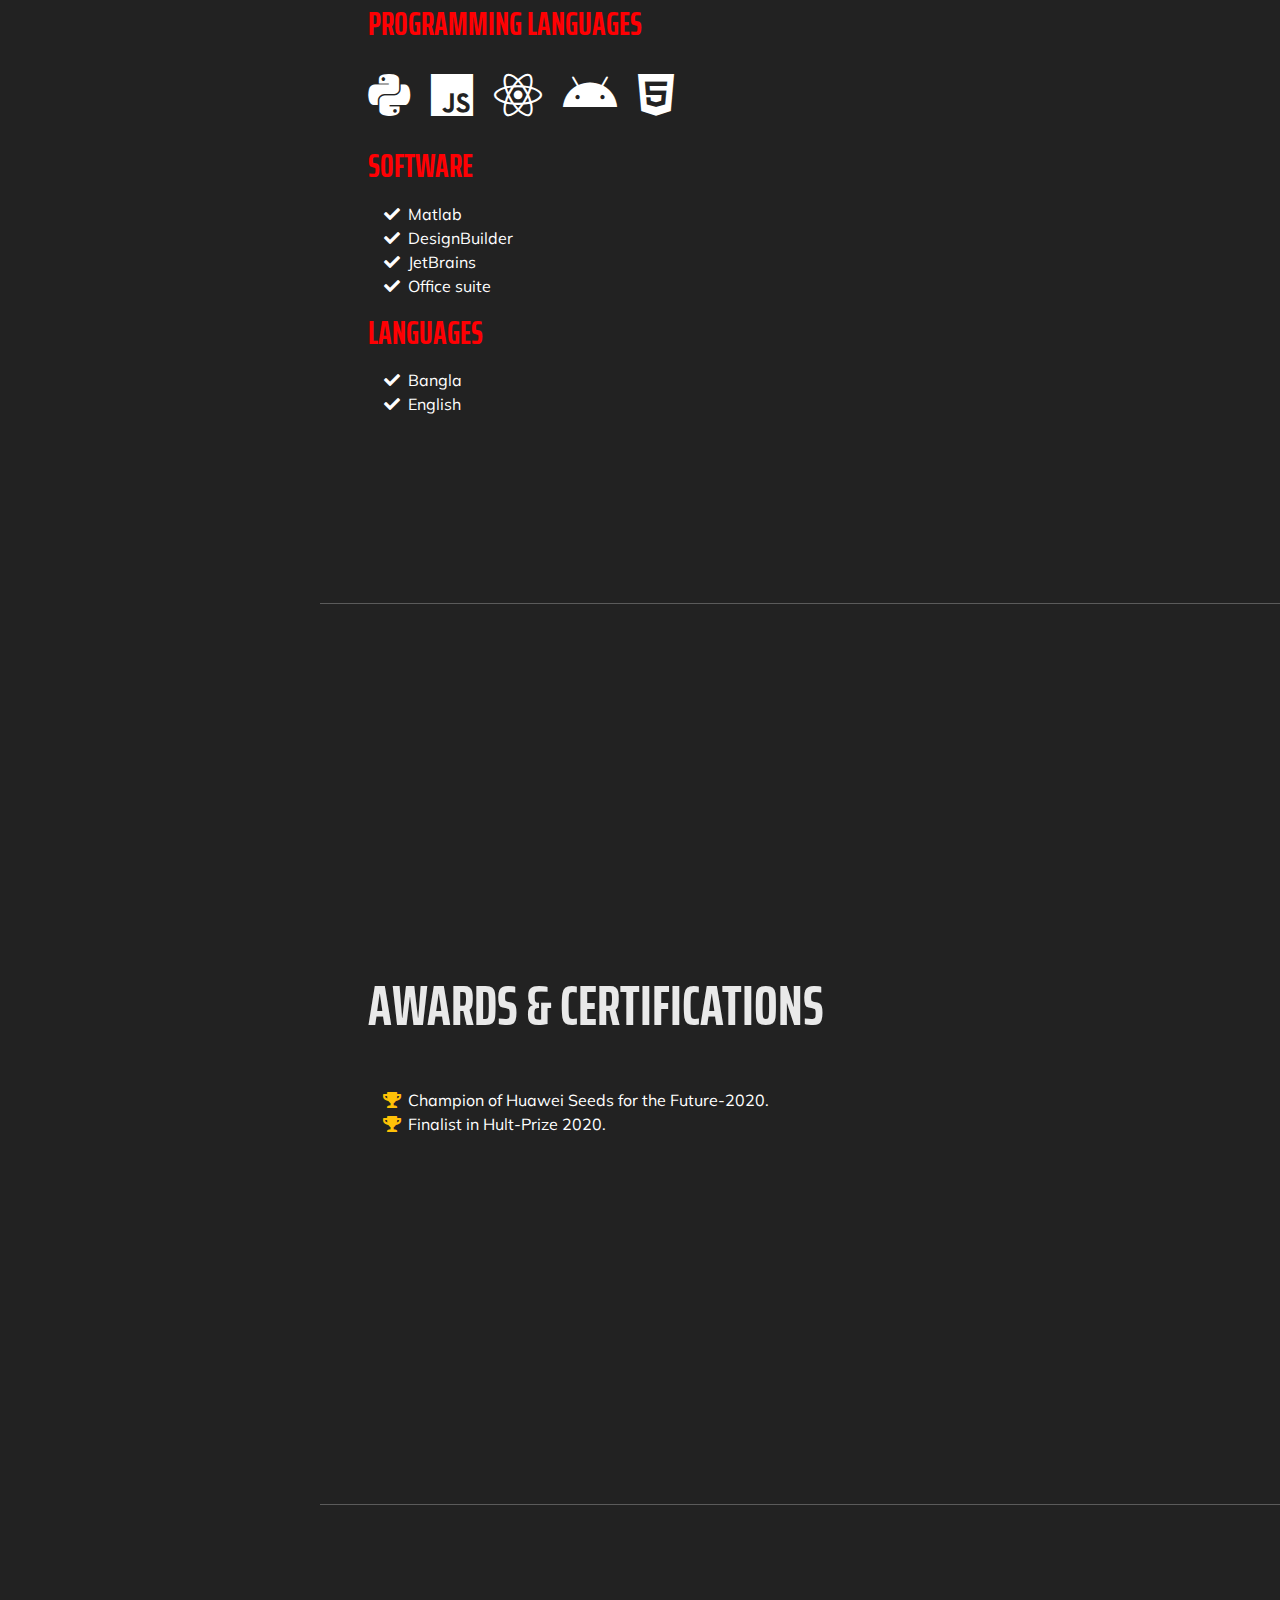
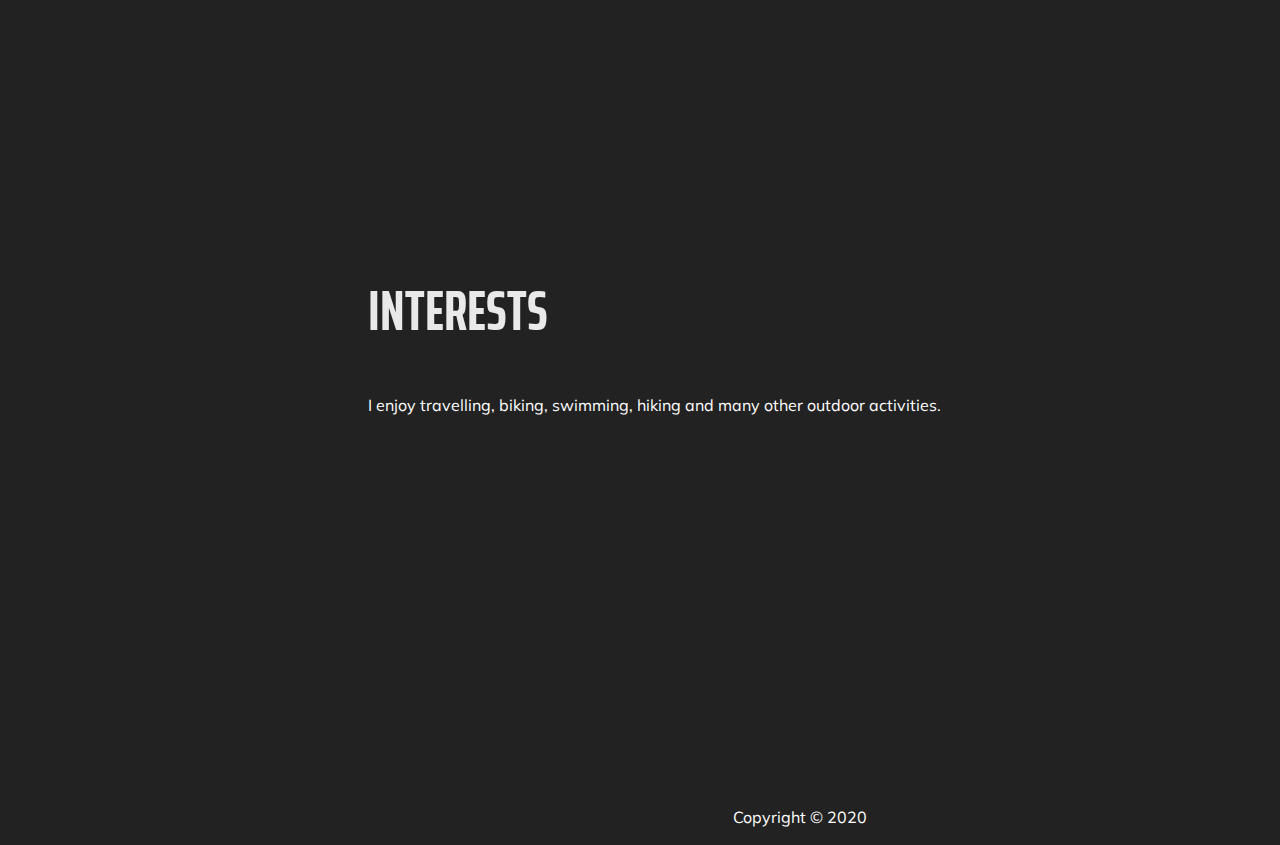
==== commit df20bf6f: "work place changed" ====
--- a/index.html
+++ b/index.html
@@ -130,8 +130,9 @@
         <p class="lead mb-5">
 
           Currently I am a PhD student of Computer Science department at (<a href="https://www.uky.edu/">University of Kentucky</a>)
-          I am also working as a graduate research assistant in the department of Institute for Biomedical Informatics.My research focuses on 
-          the development of machine learning and data mining algorithms to solve problems in medical and biological informatics. 
+          I am also working as a graduate research assistant in the department of Institute for Biomedical Informatics.
+          My research focuses on the development of machine learning and data mining algorithms 
+          to solve problems in medical and biological informatics. 
           
           
           
@@ -168,6 +169,21 @@
         </div>
       </div>
     </section>
+    <section class="resume-section p-3 p-lg-5 d-flex align-items-center" id="awards">
+      <div class="w-100">
+        <h2 class="mb-5">Services</h2>
+        <ul class="fa-ul mb-0">
+          <li>
+            <i class="fa-li fa fa-trophy text-warning"></i>
+            Reviewer of IEEE, International Conference on Bioinformatics and Biomedicine (BIBM)
+          </li>
+          <li>
+            <i class="fa-li fa fa-trophy text-warning"></i>
+           
+          </li>
+        </ul>
+      </div>
+    </section>
 
     <hr class="m-0" />
     <section class="resume-section p-3 p-lg-5 d-flex align-items-center" id="projects">
@@ -219,6 +235,15 @@
       <h2 class="mb-5">Work Experience</h2>
       <div class="resume-item d-flex flex-column flex-md-row justify-content-between mb-5">
         <div class="resume-content w-100">
+          <span class="float-right text-right">August 2023- Present<br />Lexington, KY, USA</span>
+          <h3 class="mb-0">Research Assistant</h3>
+          <div class="subheading mb-3">
+            <a href="https://ibi.uky.edu/">Institute for Biomedical Informatics</a>
+          </div>
+        </div>
+      </div>
+      <div class="resume-item d-flex flex-column flex-md-row justify-content-between mb-5">
+        <div class="resume-content w-100">
           <span class="float-right text-right">February 2022 - Present<br />Dhaka, Bangladesh</span>
           <h3 class="mb-0">Lecturer</h3>
           <div class="subheading mb-3">
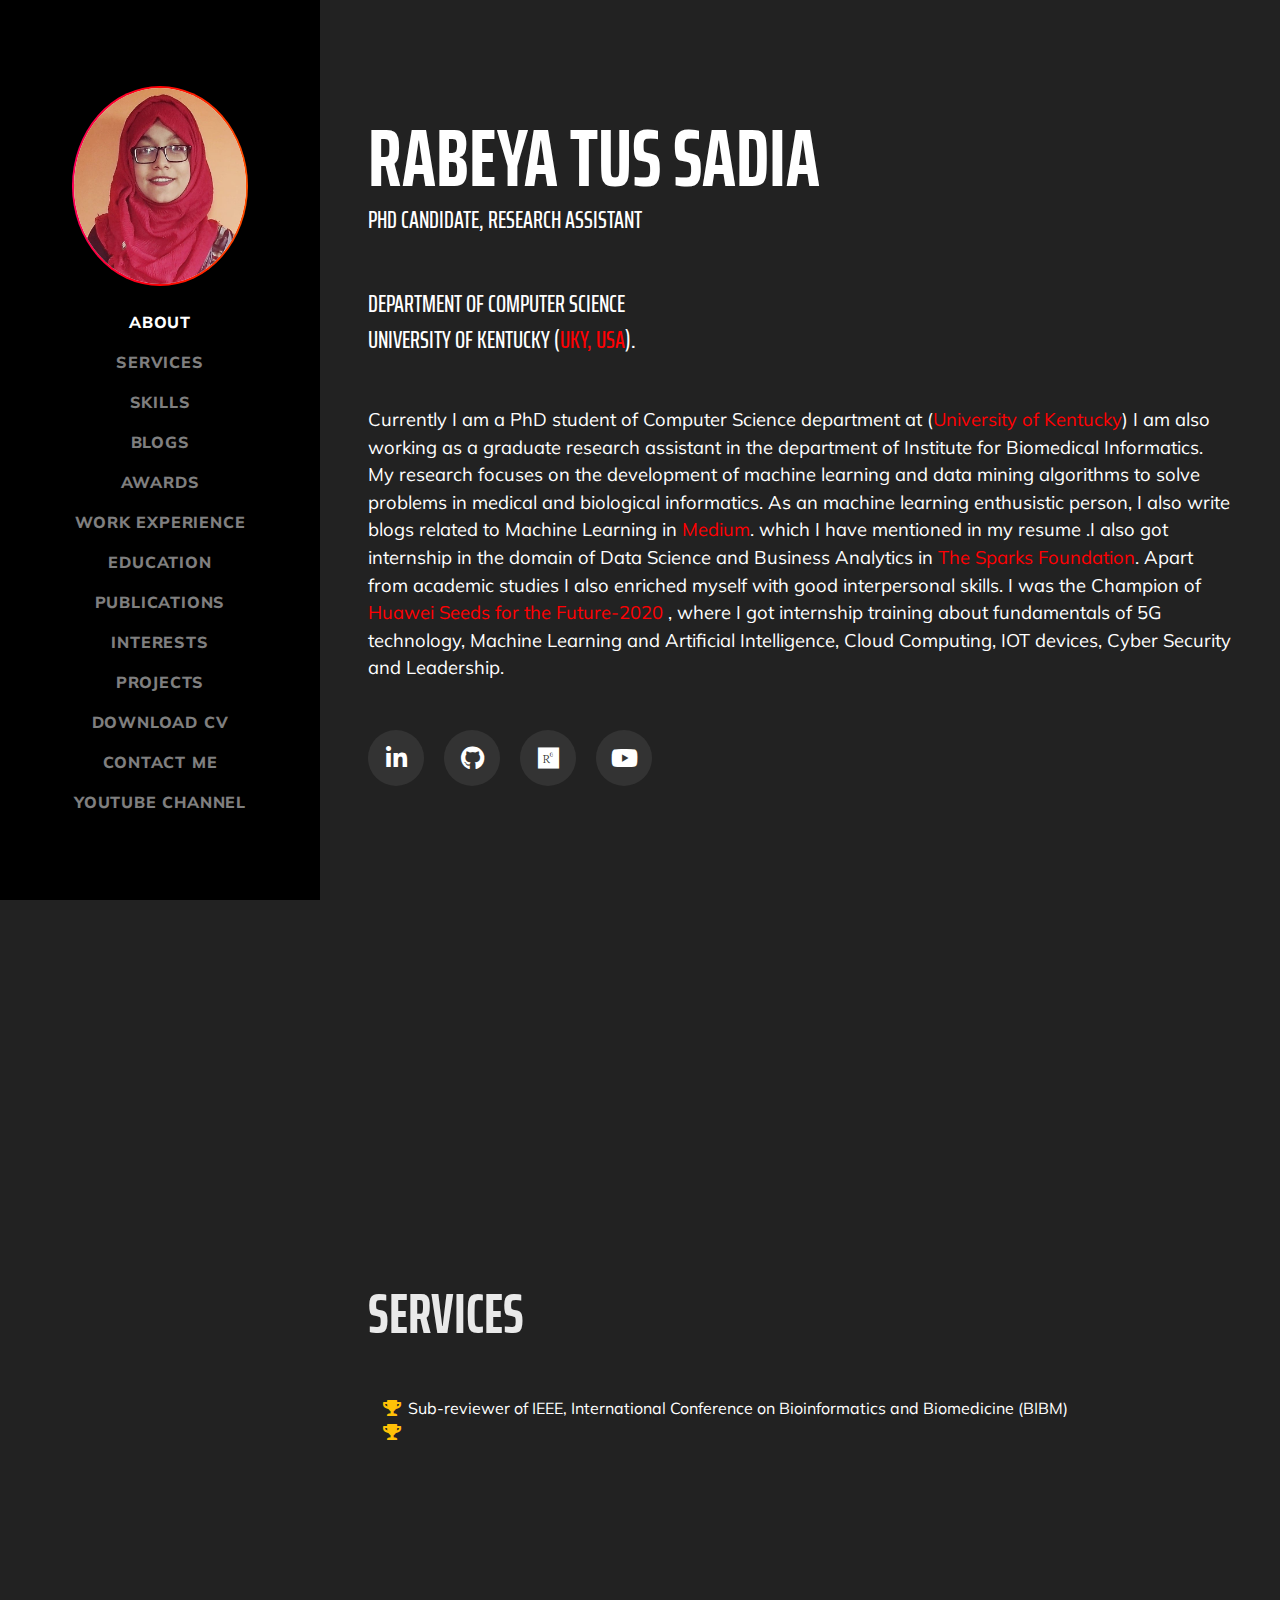
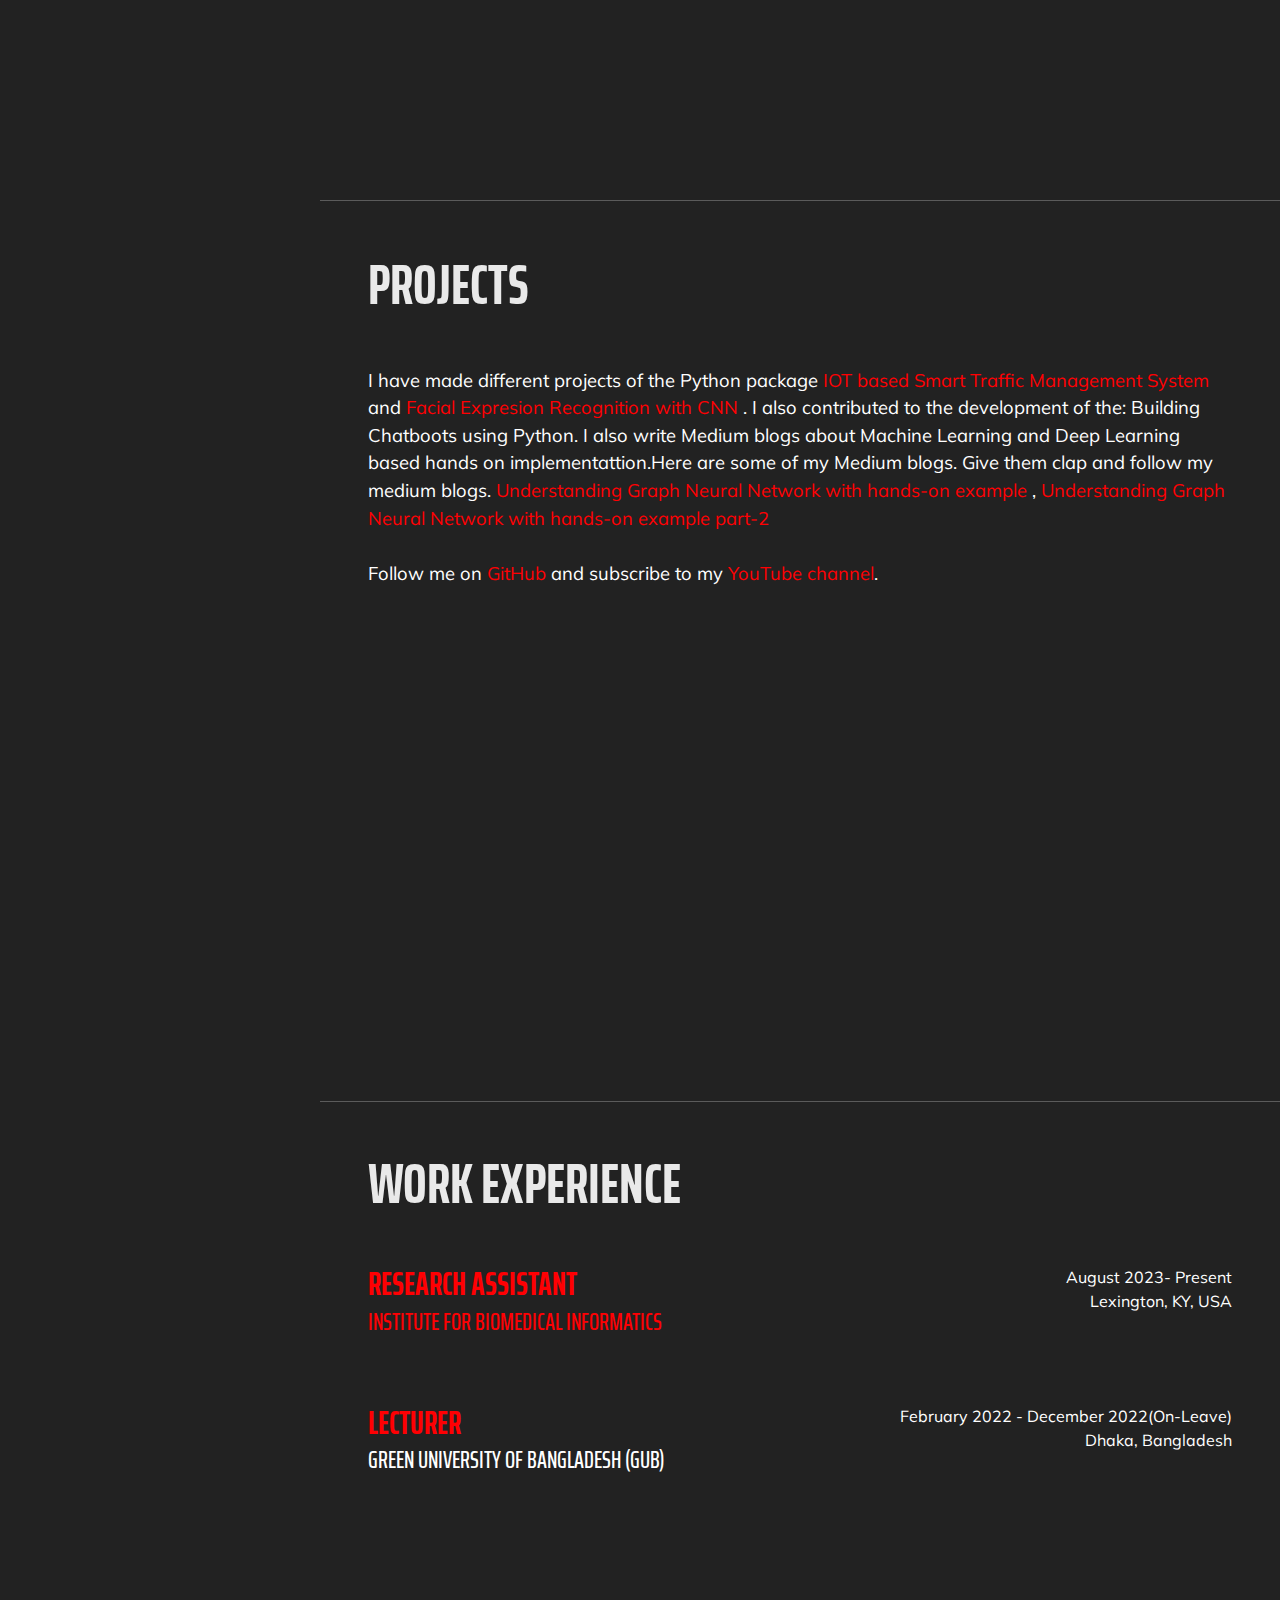
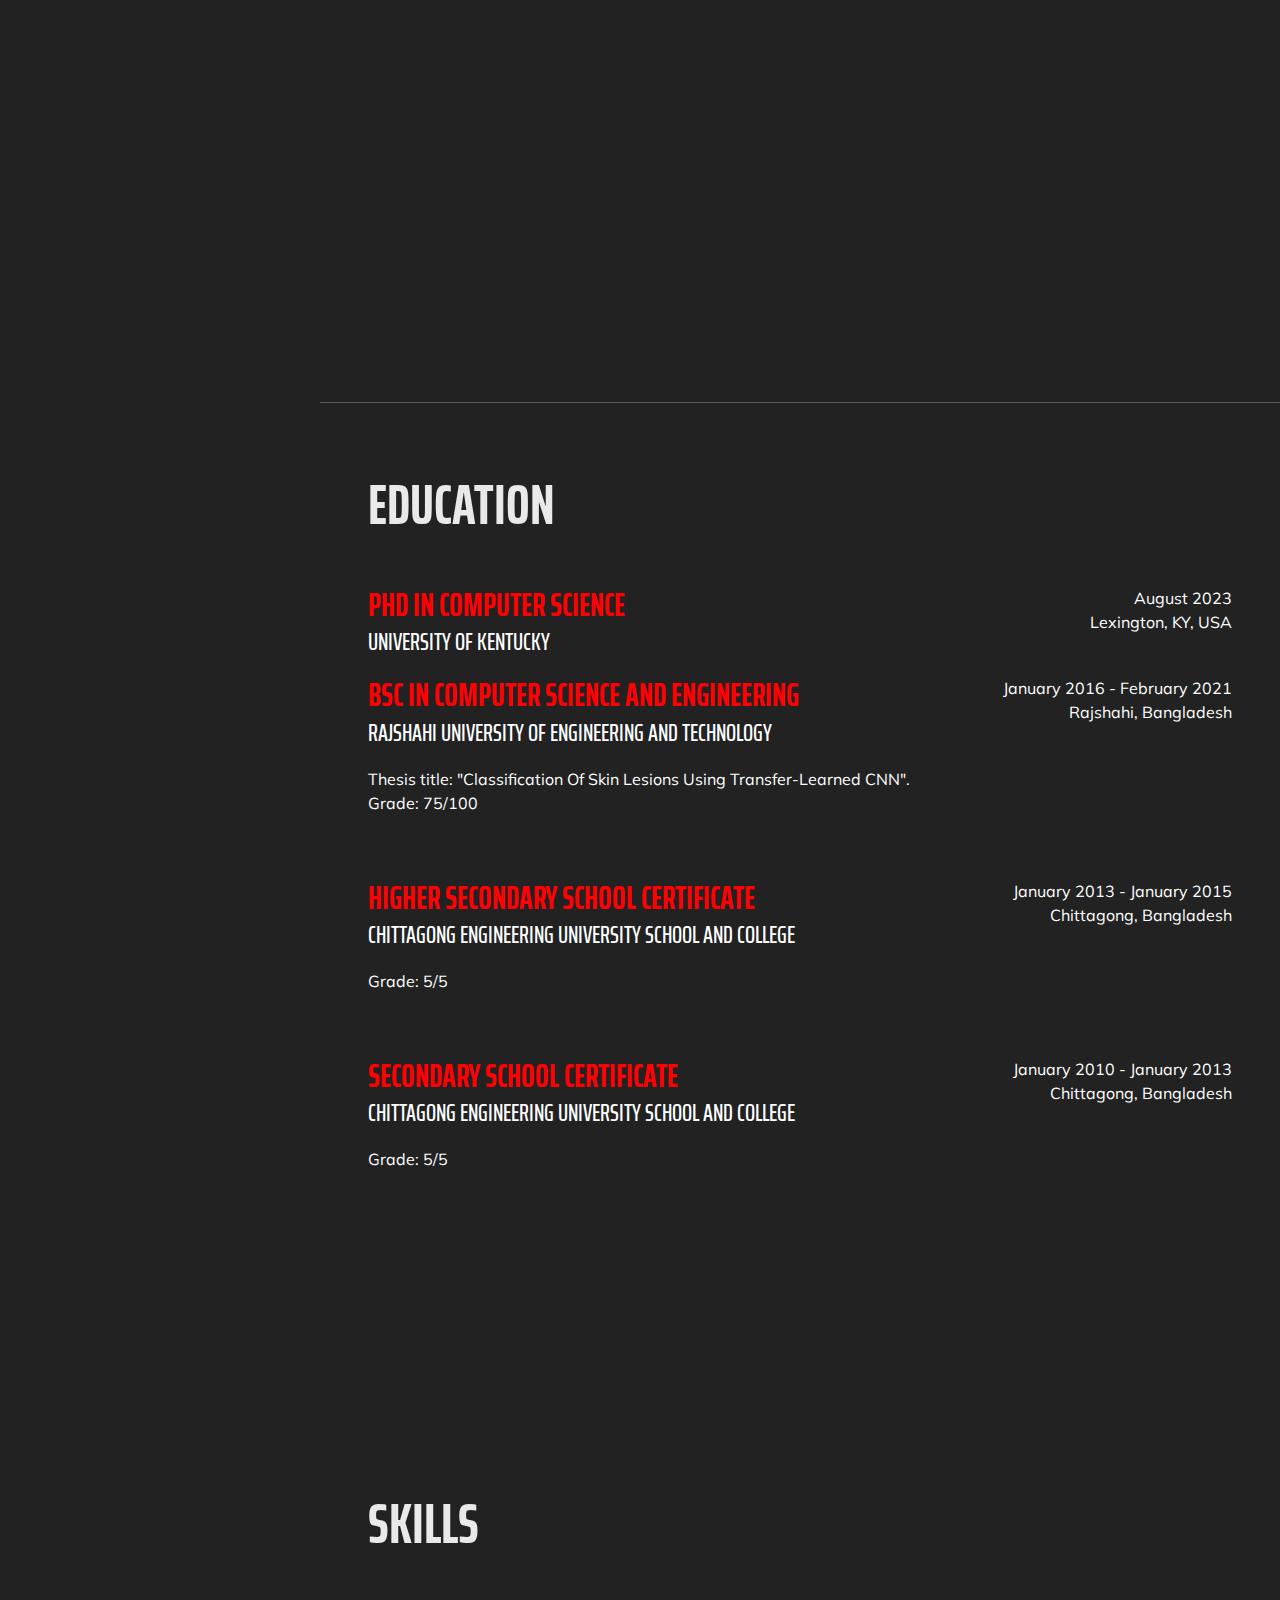
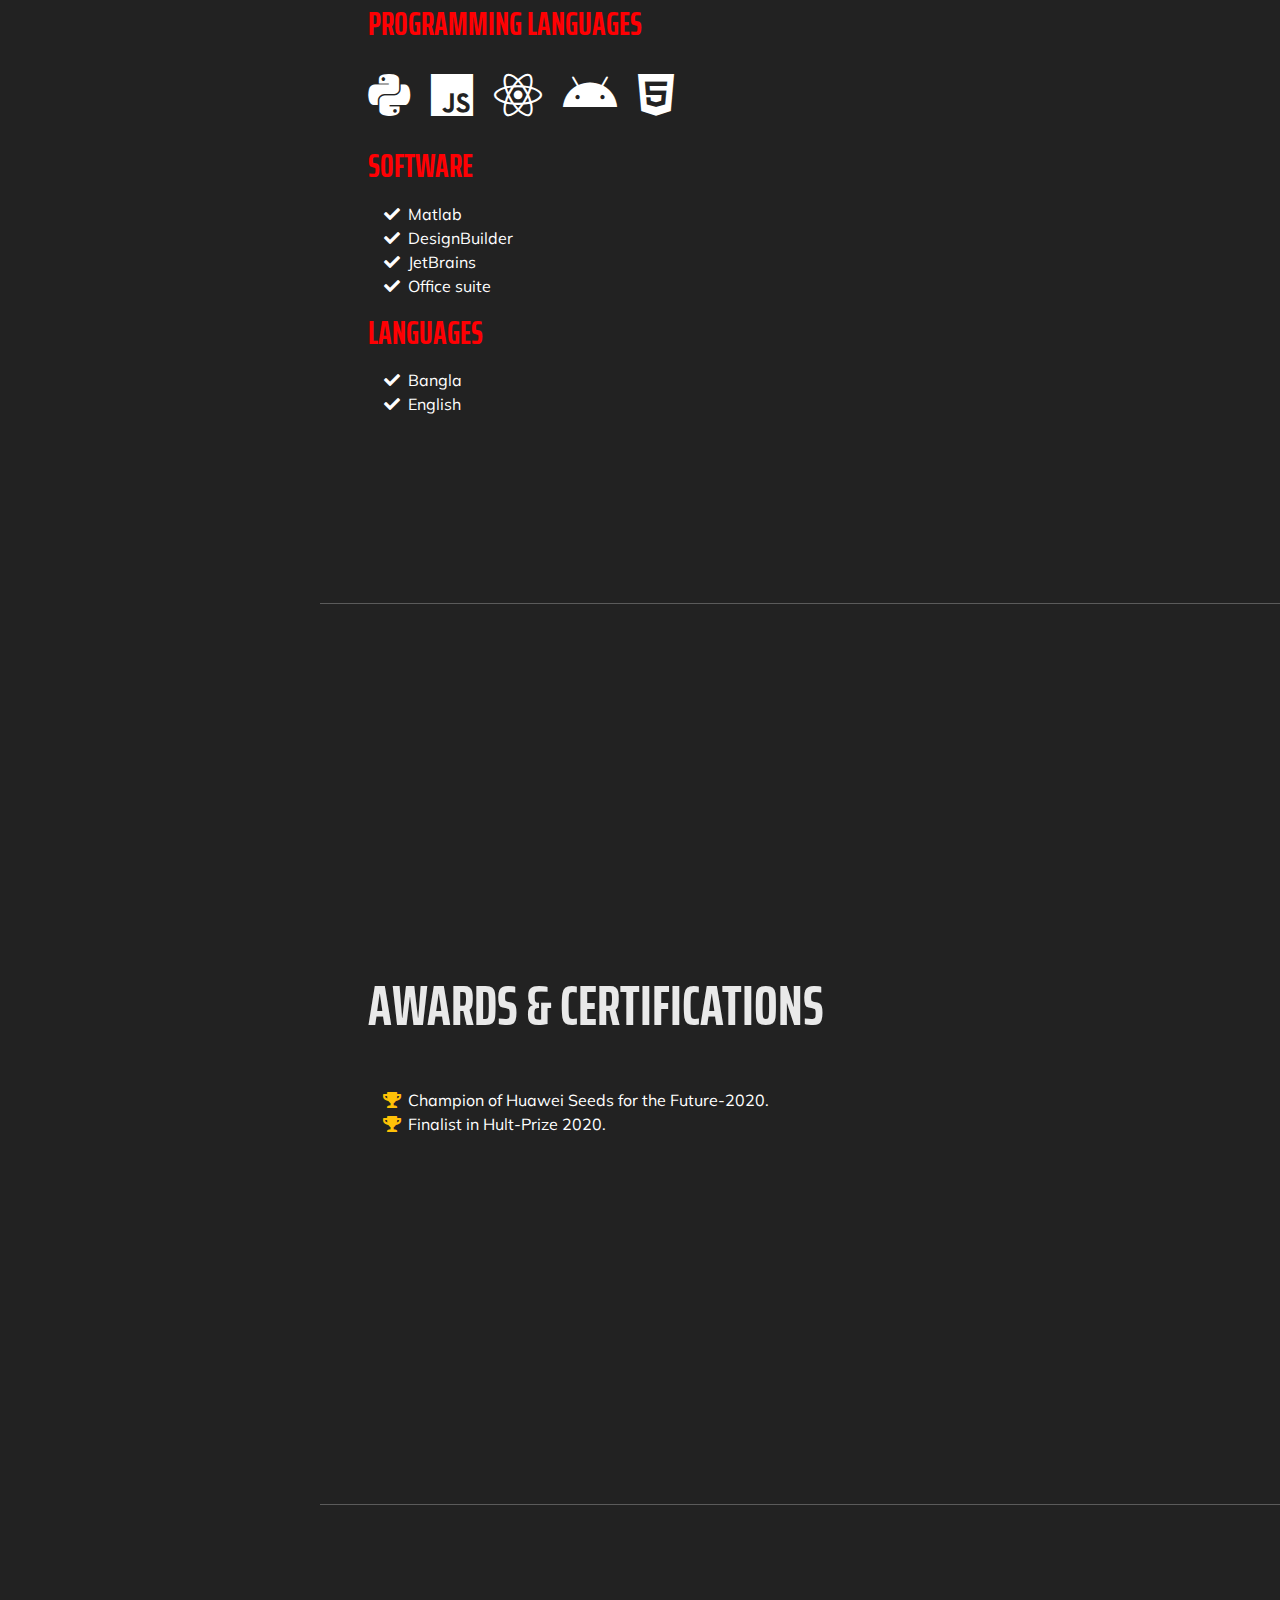
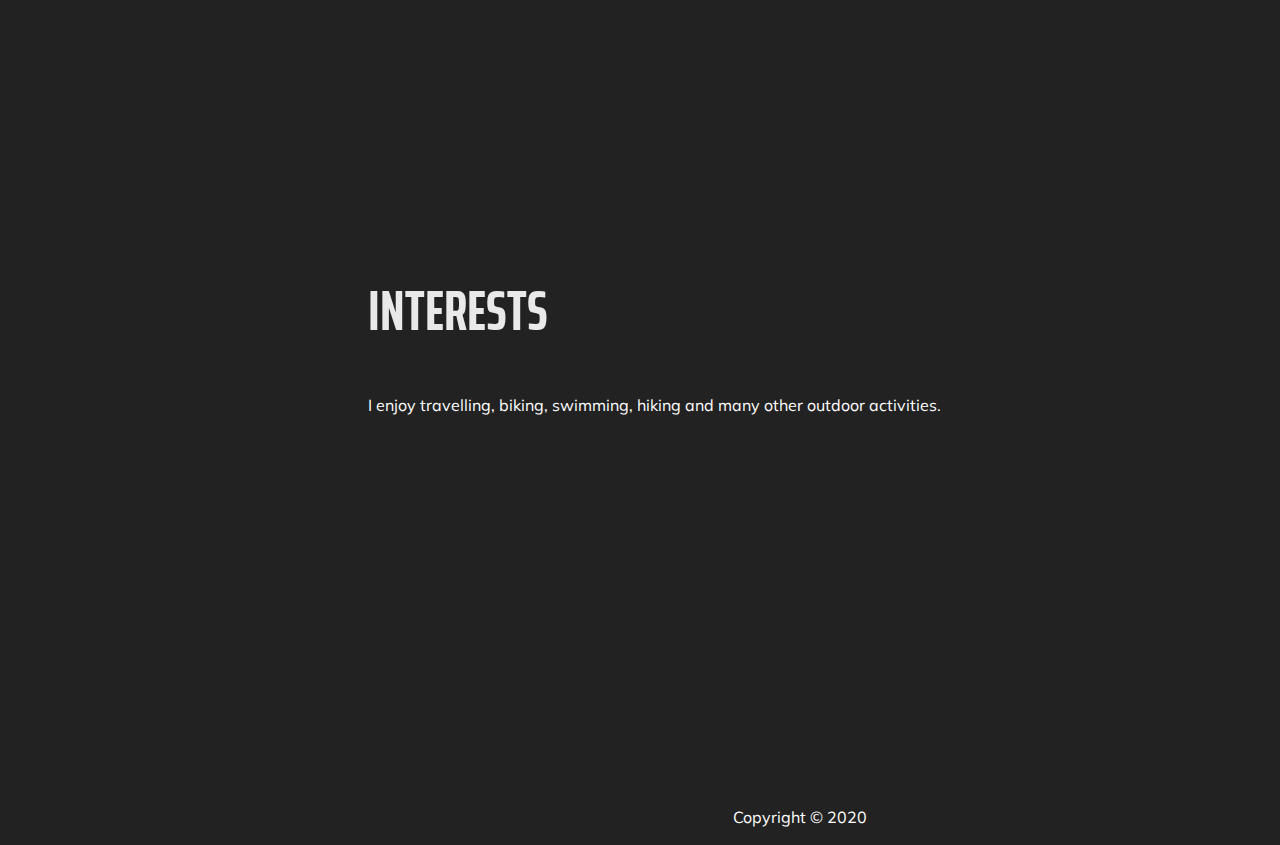
==== commit 890aae4e: "changed_2" ====
--- a/index.html
+++ b/index.html
@@ -77,7 +77,16 @@
           <a class="nav-link js-scroll-trigger" href="#about">About</a>
         </li>
         <li class="nav-item">
-          <a class="nav-link js-scroll-trigger" href="#projects">Projects</a>
+          <a class="nav-link js-scroll-trigger" href="#Services">Services</a>
+        </li>
+        <li class="nav-item">
+          <a class="nav-link js-scroll-trigger" href="#skills">Skills</a>
+        </li>
+        <li class="nav-item">
+          <a class="nav-link js-scroll-trigger" href="https://medium.com/@rtsrumi07">Blogs</a>
+        </li>
+        <li class="nav-item">
+          <a class="nav-link js-scroll-trigger" href="#awards">Awards</a>
         </li>
         <li class="nav-item">
           <a class="nav-link js-scroll-trigger" href="#workExperience">Work Experience</a>
@@ -91,20 +100,14 @@
             href="https://scholar.google.com/citations?hl=en&user=fUXzcOQAAAAJ&view_op=list_works&gmla=AJsN-F6An-RxoqQE5AEy4qWMPKIe8sEIZkm6BaZm-7gu6tcq8Bt4hTL0IItZiCknarnHUmVXbwl34Qxc_tO0AlaIJVXaouPvz9GcwoJG8sxWk_CbC2nqmcKKwIRwfaRg5Mz6Z-yQ689xa6wMV_rVaYRq221fkXUeng">Publications</a>
         </li>
         <li class="nav-item">
-          <a class="nav-link js-scroll-trigger" href="#skills">Skills</a>
-        </li>
-        <li class="nav-item">
-          <a class="nav-link js-scroll-trigger" href="https://medium.com/@rtsrumi07">Blogs</a>
-        </li>
-        <li class="nav-item">
-          <a class="nav-link js-scroll-trigger" href="#awards">Awards</a>
-        </li>
-        <li class="nav-item">
           <a class="nav-link js-scroll-trigger" href="#interests">Interests</a>
         </li>
         <li class="nav-item">
+          <a class="nav-link js-scroll-trigger" href="#projects">Projects</a>
+        </li>
+        <li class="nav-item">
           <a class="nav-link js-scroll-trigger"
-            href="https://github.com/Rumi07/My_CV/blob/main/Resume_Rabeya_Tus_Sadia.pdf">Download
+            href="https://github.com/Rumi07/My_CV/blob/main/CV_Rabeya%20(1).pdf">Download
             CV</a>
         </li>
         <li class="nav-item">
@@ -169,13 +172,13 @@
         </div>
       </div>
     </section>
-    <section class="resume-section p-3 p-lg-5 d-flex align-items-center" id="awards">
+    <section class="resume-section p-3 p-lg-5 d-flex align-items-center" id="Services">
       <div class="w-100">
         <h2 class="mb-5">Services</h2>
         <ul class="fa-ul mb-0">
           <li>
             <i class="fa-li fa fa-trophy text-warning"></i>
-            Reviewer of IEEE, International Conference on Bioinformatics and Biomedicine (BIBM)
+            Sub-reviewer of IEEE, International Conference on Bioinformatics and Biomedicine (BIBM)
           </li>
           <li>
             <i class="fa-li fa fa-trophy text-warning"></i>
@@ -244,7 +247,7 @@
       </div>
       <div class="resume-item d-flex flex-column flex-md-row justify-content-between mb-5">
         <div class="resume-content w-100">
-          <span class="float-right text-right">February 2022 - Present<br />Dhaka, Bangladesh</span>
+          <span class="float-right text-right">February 2022 - December 2022(On-Leave)<br />Dhaka, Bangladesh</span>
           <h3 class="mb-0">Lecturer</h3>
           <div class="subheading mb-3">
             Green University of Bangladesh (GUB)
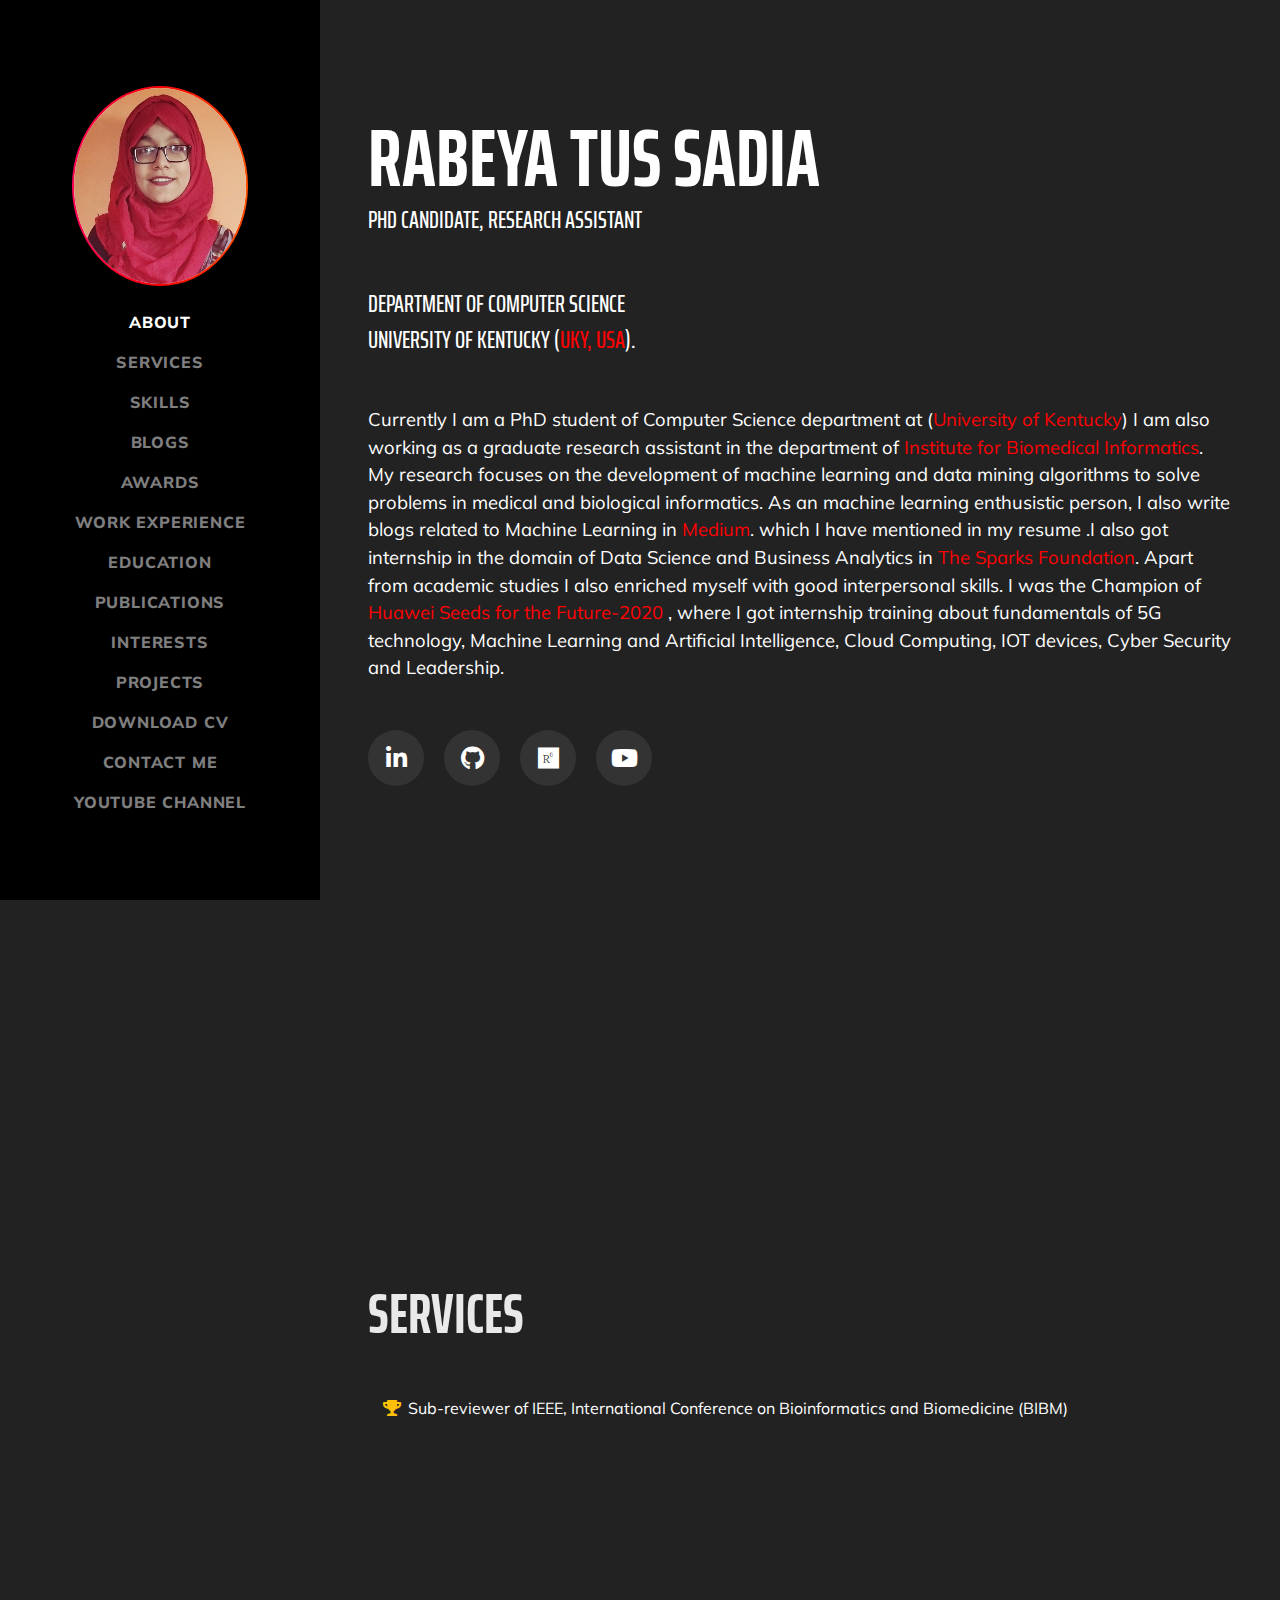
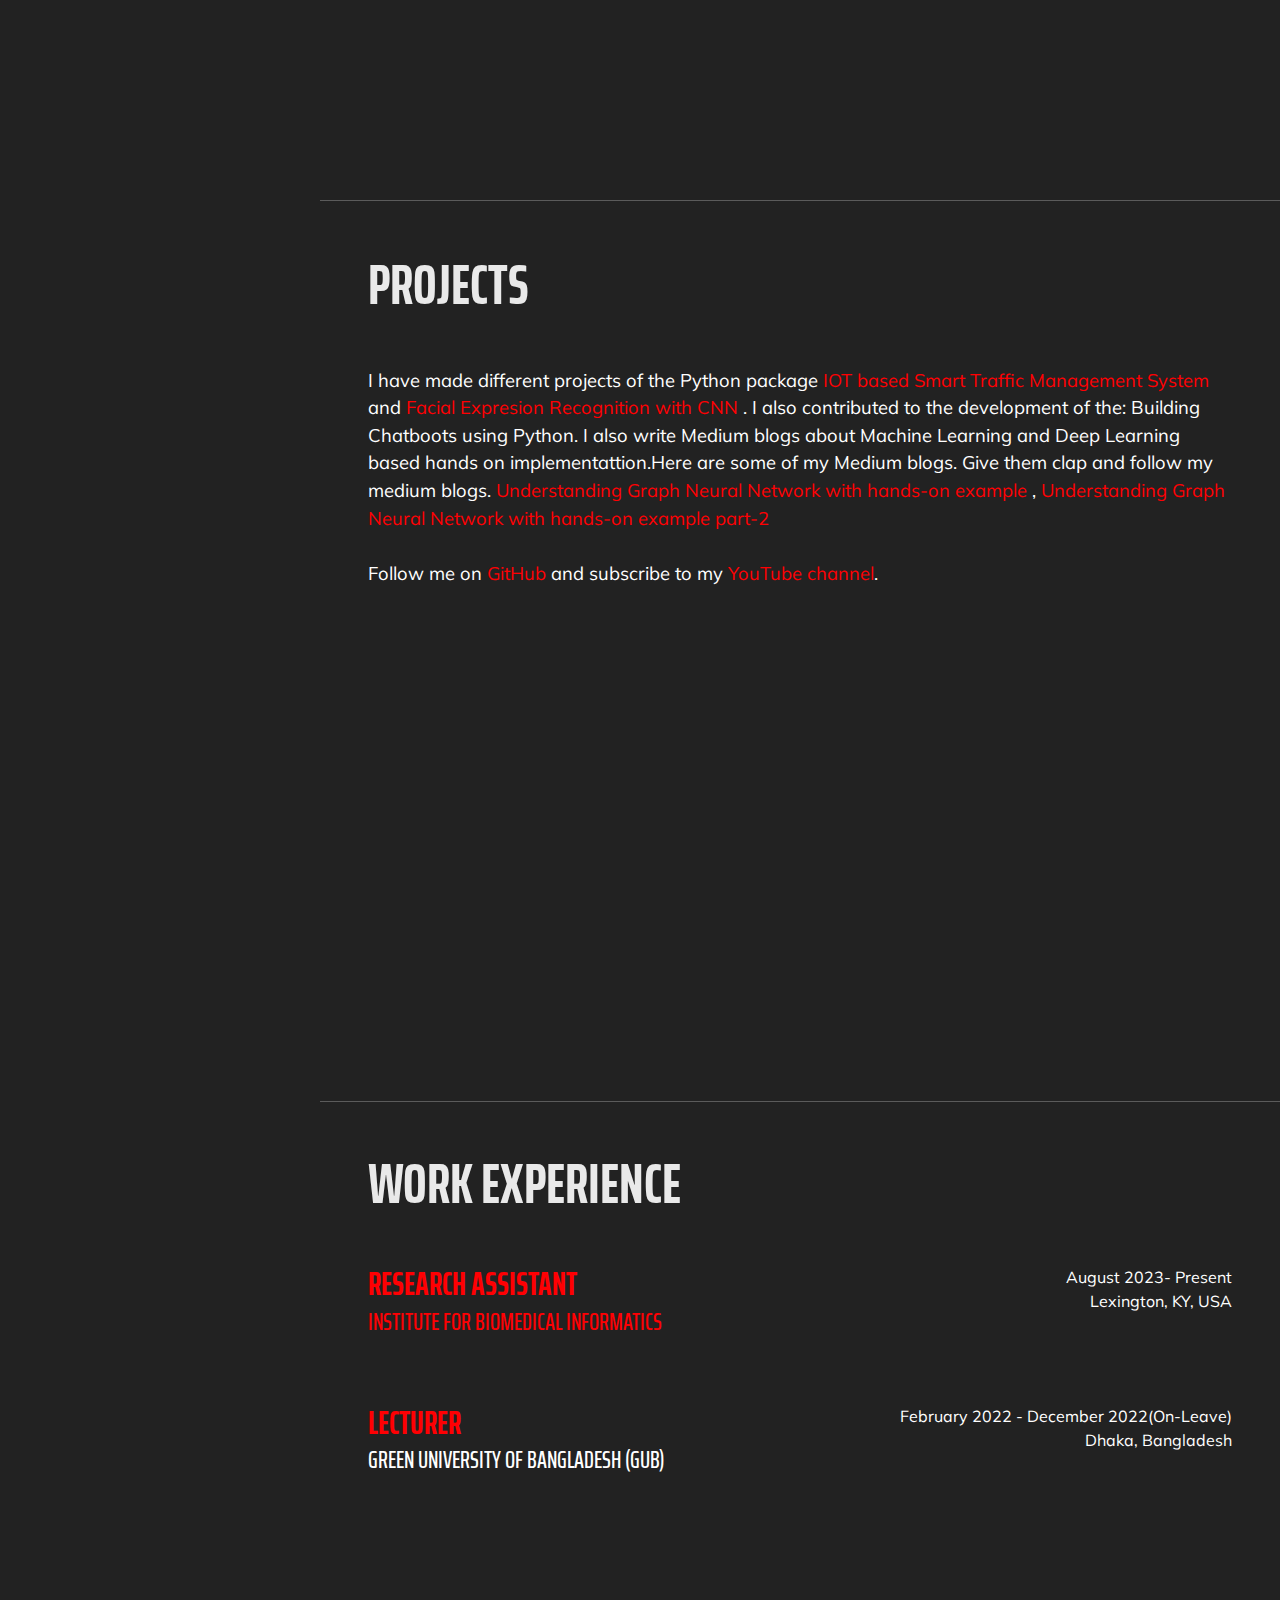
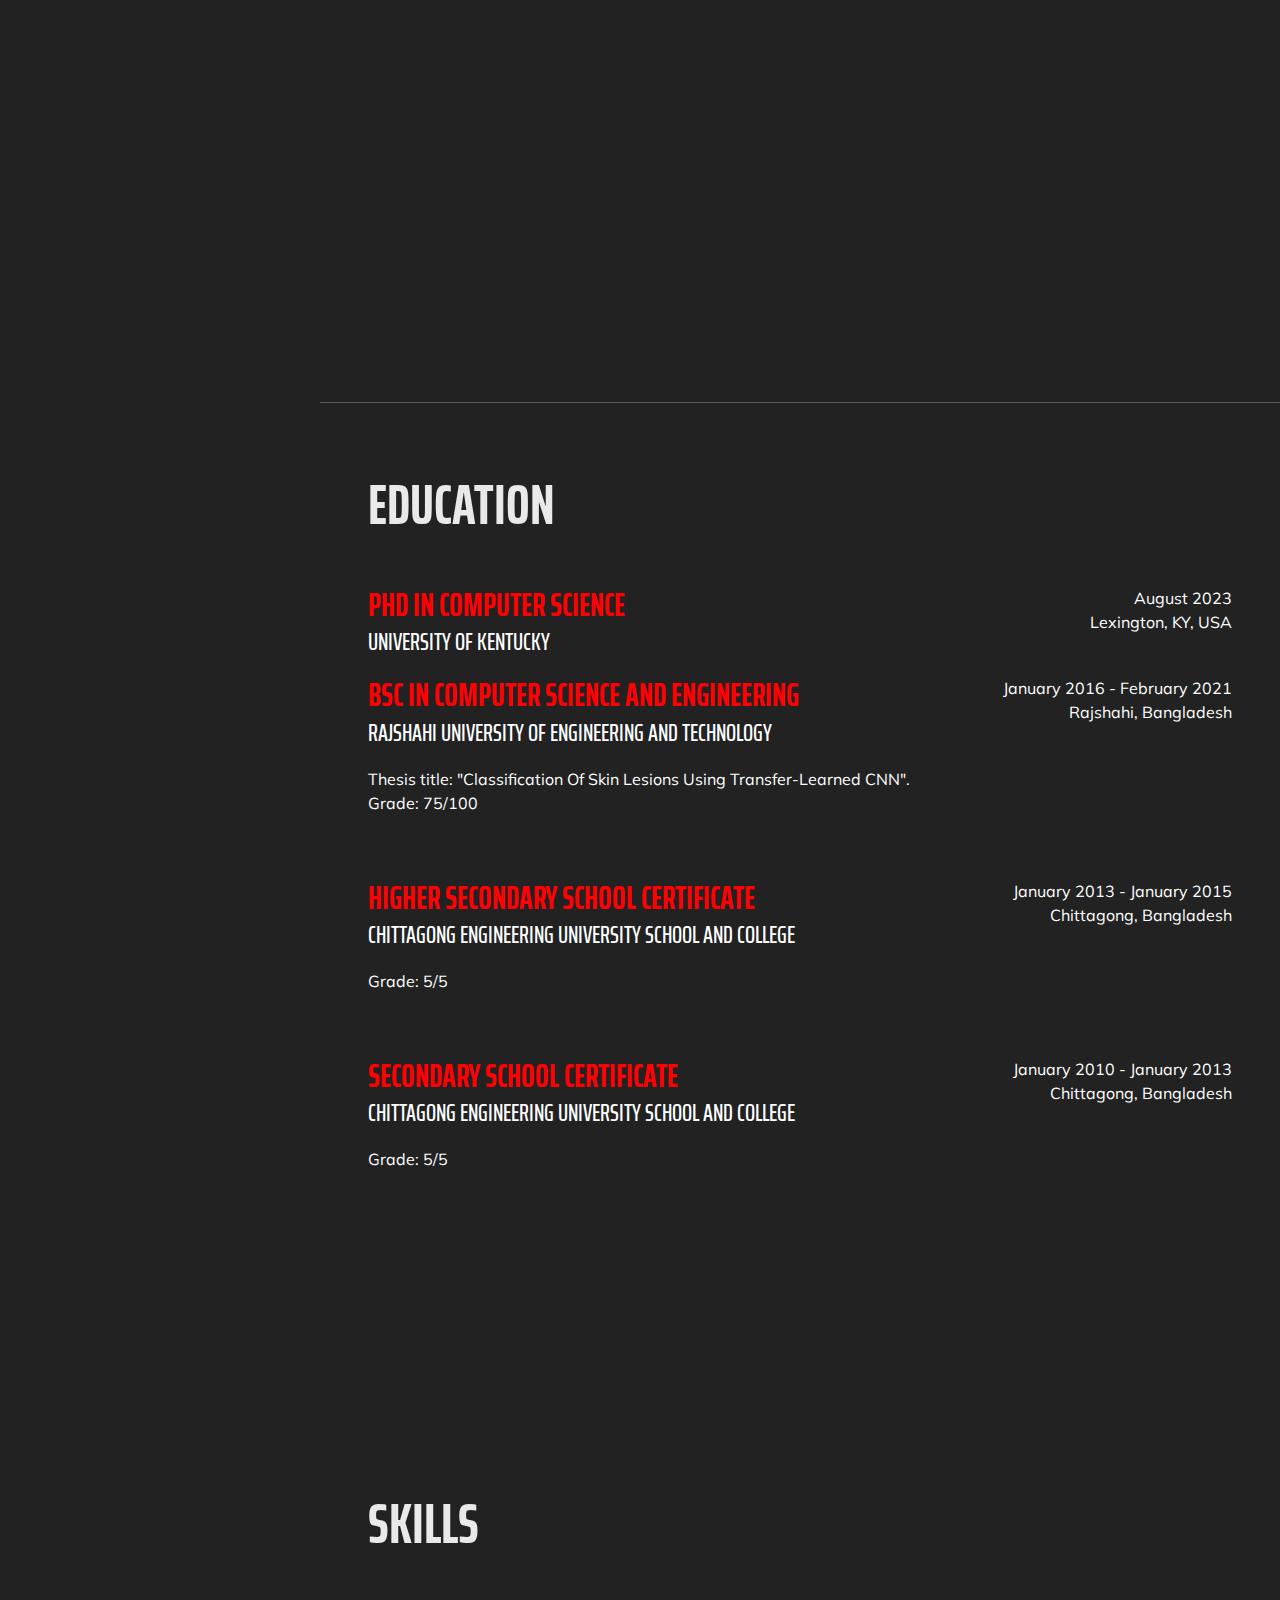
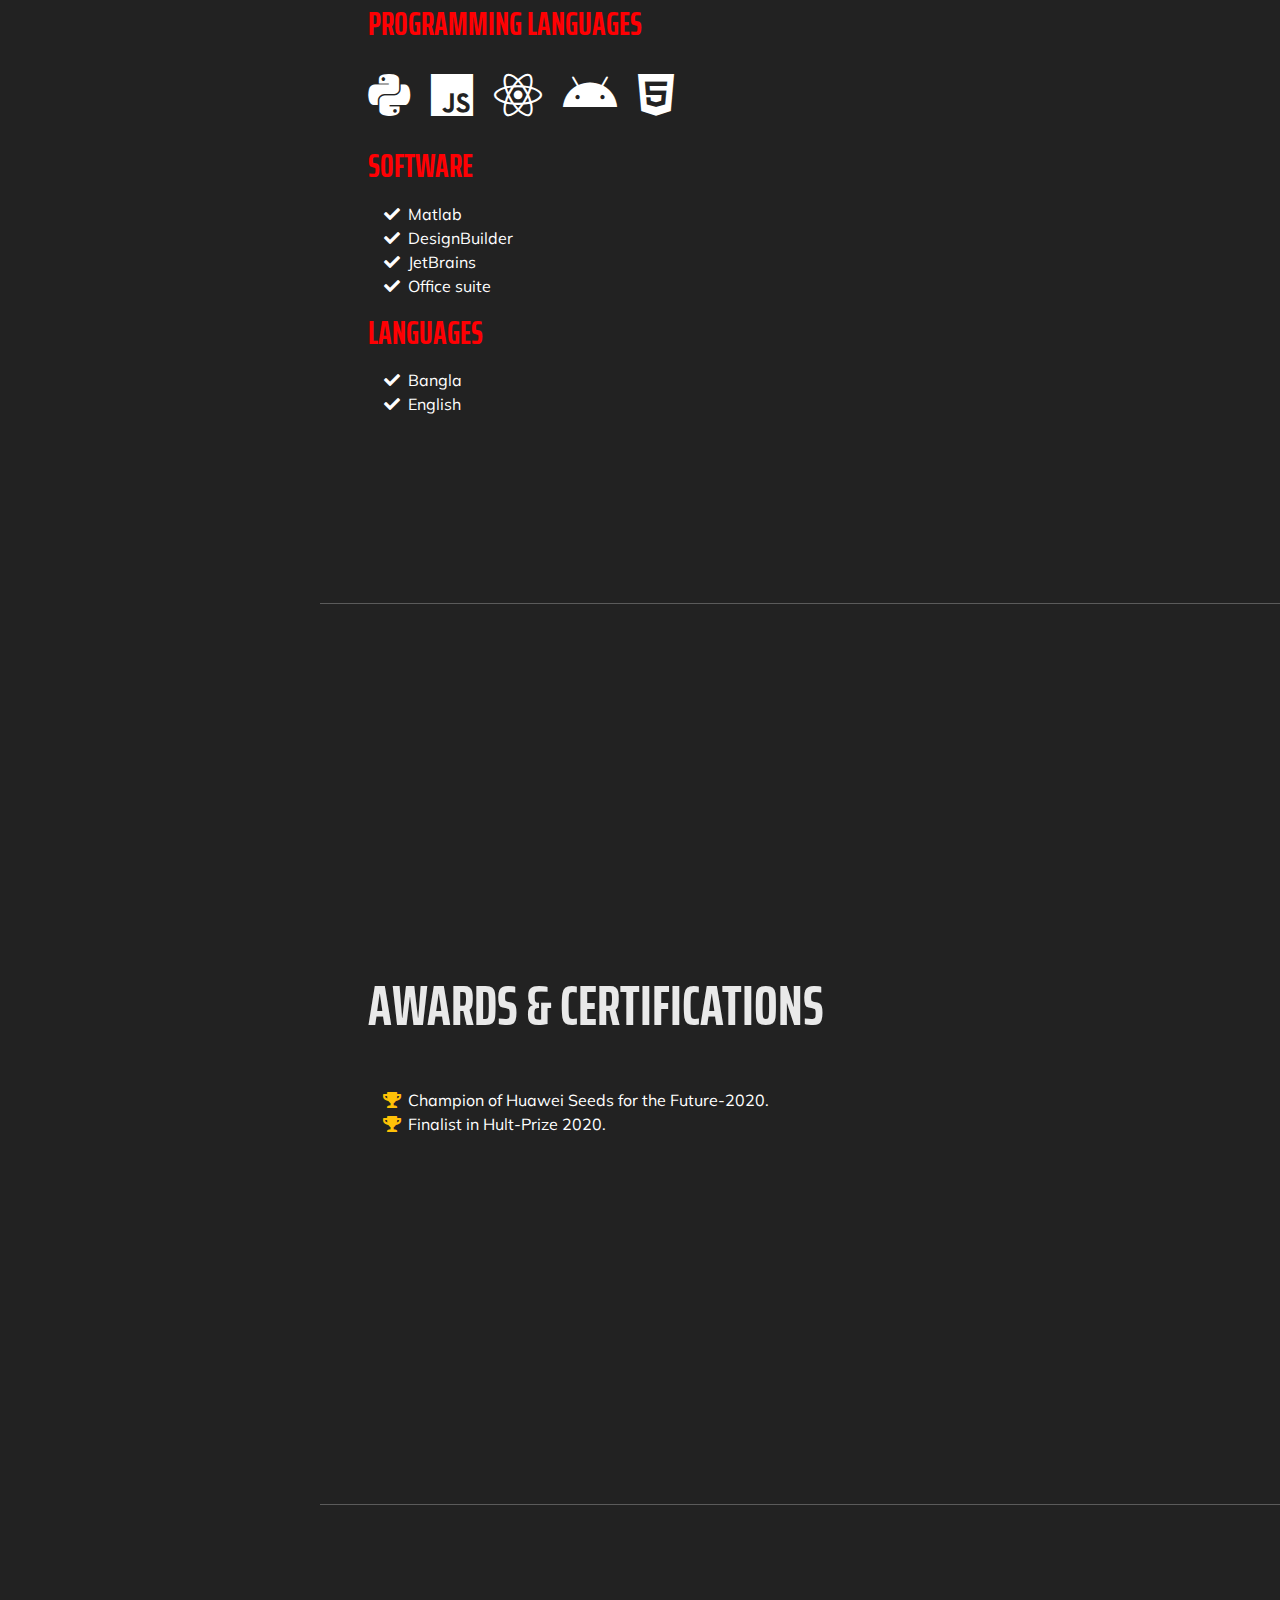
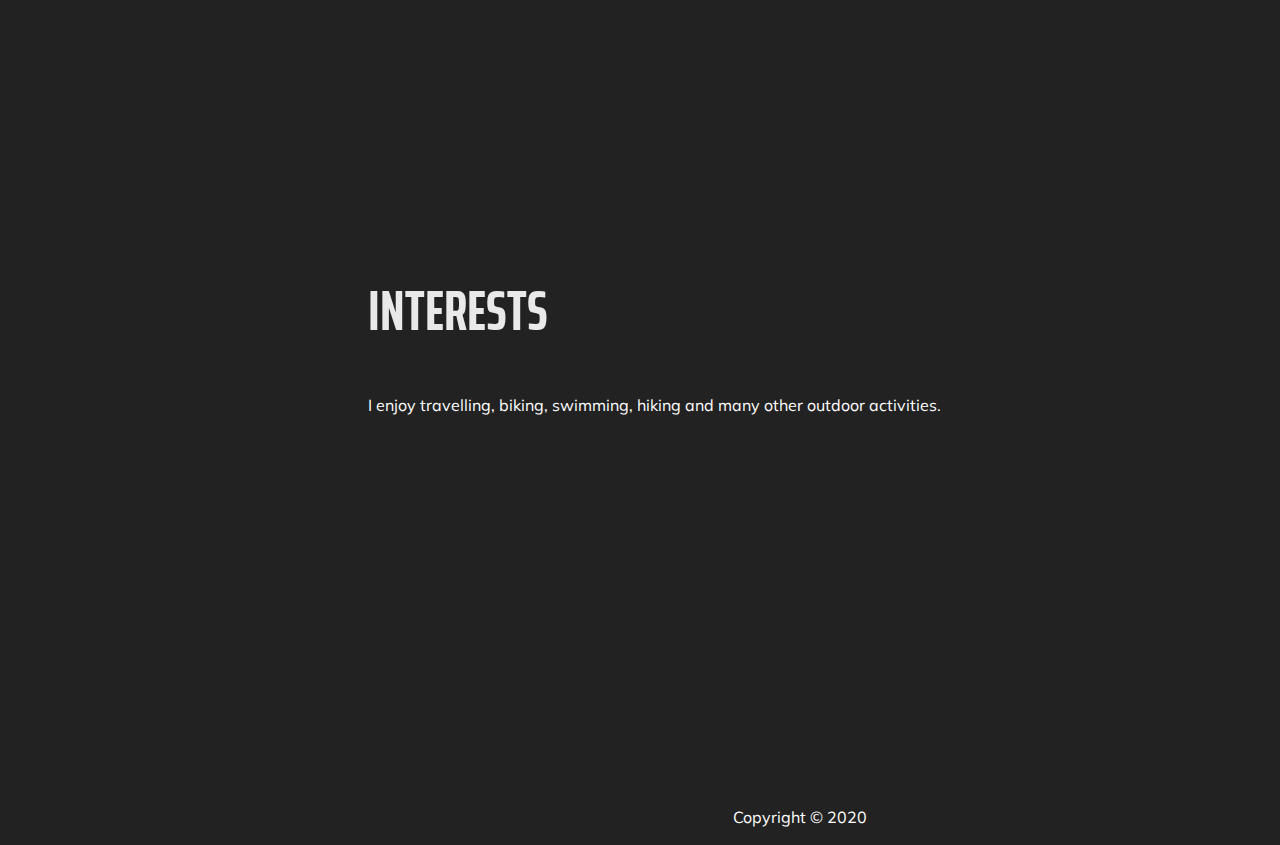
==== commit bc825408: "changed3" ====
--- a/index.html
+++ b/index.html
@@ -133,7 +133,7 @@
         <p class="lead mb-5">
 
           Currently I am a PhD student of Computer Science department at (<a href="https://www.uky.edu/">University of Kentucky</a>)
-          I am also working as a graduate research assistant in the department of Institute for Biomedical Informatics.
+          I am also working as a graduate research assistant in the department of <a href="https://ibi.uky.edu/">Institute for Biomedical Informatics</a>.
           My research focuses on the development of machine learning and data mining algorithms 
           to solve problems in medical and biological informatics. 
           
@@ -180,10 +180,6 @@
             <i class="fa-li fa fa-trophy text-warning"></i>
             Sub-reviewer of IEEE, International Conference on Bioinformatics and Biomedicine (BIBM)
           </li>
-          <li>
-            <i class="fa-li fa fa-trophy text-warning"></i>
-           
-          </li>
         </ul>
       </div>
     </section>
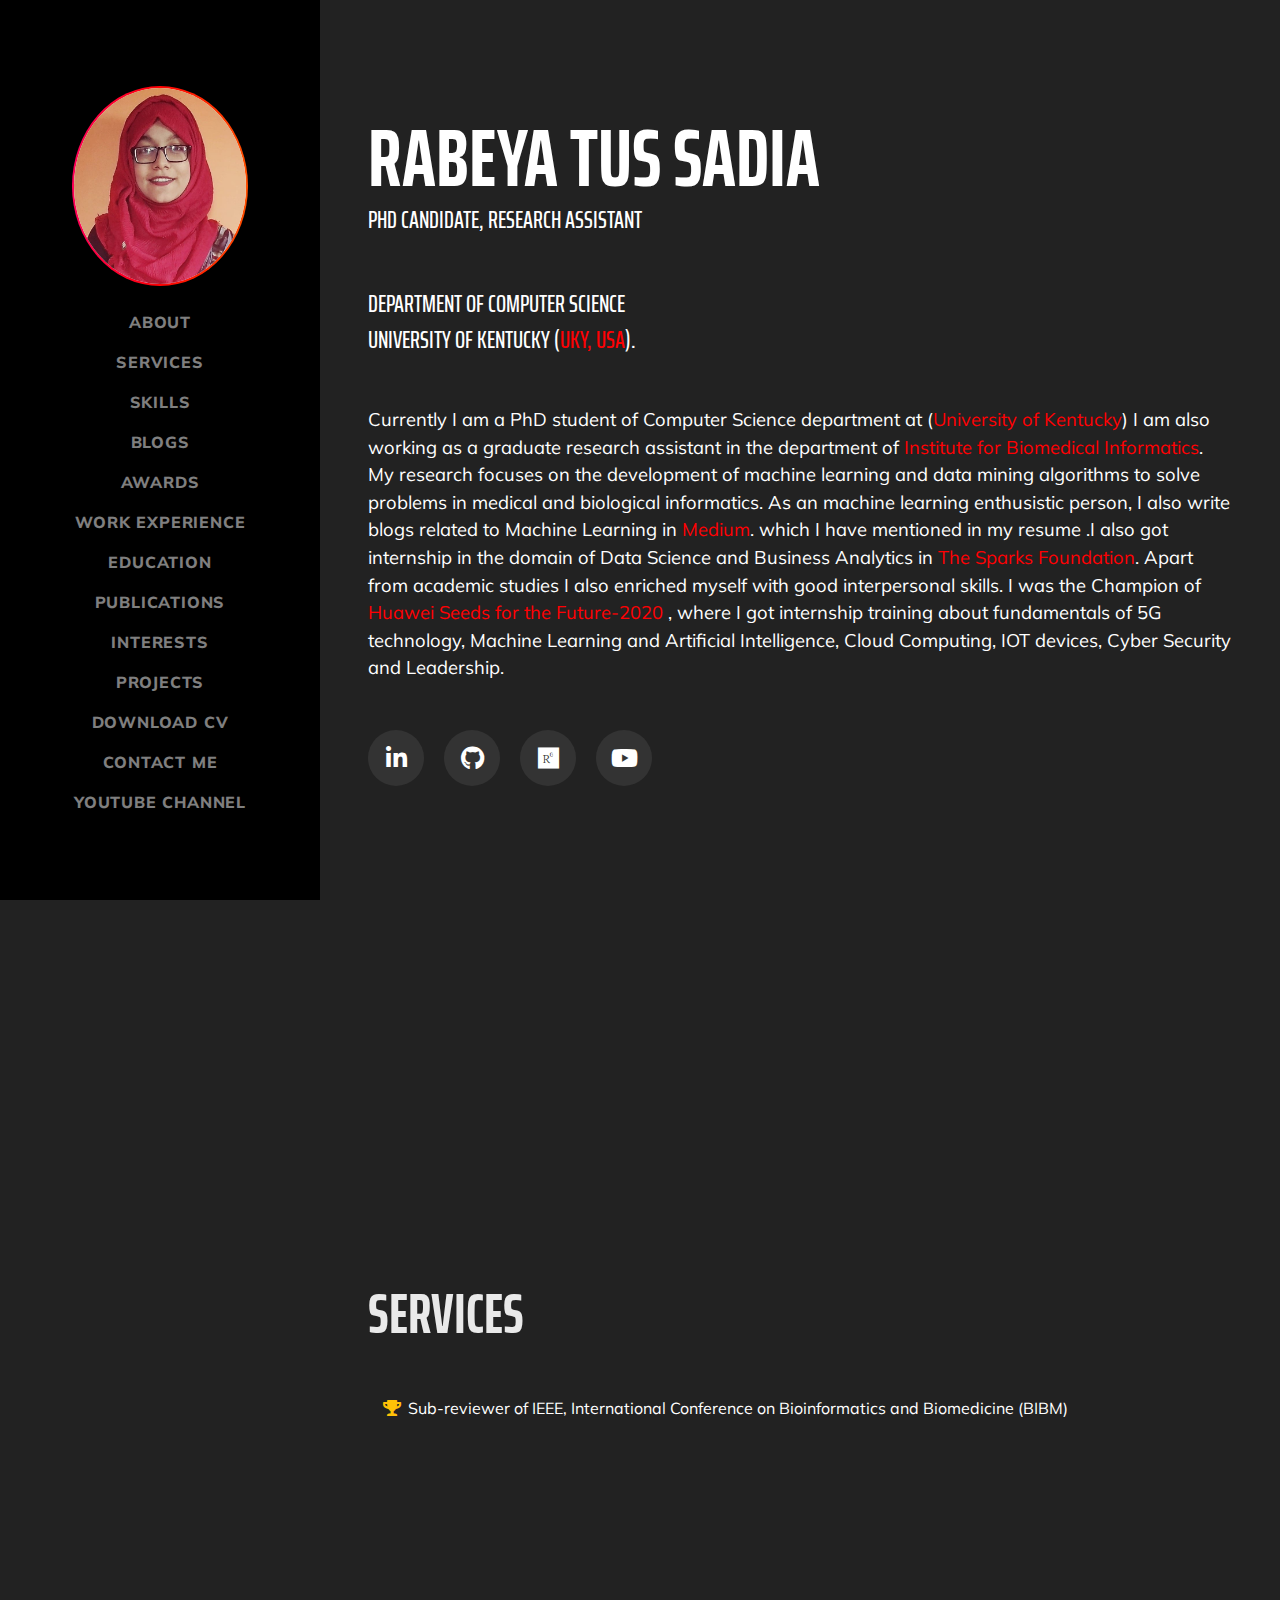
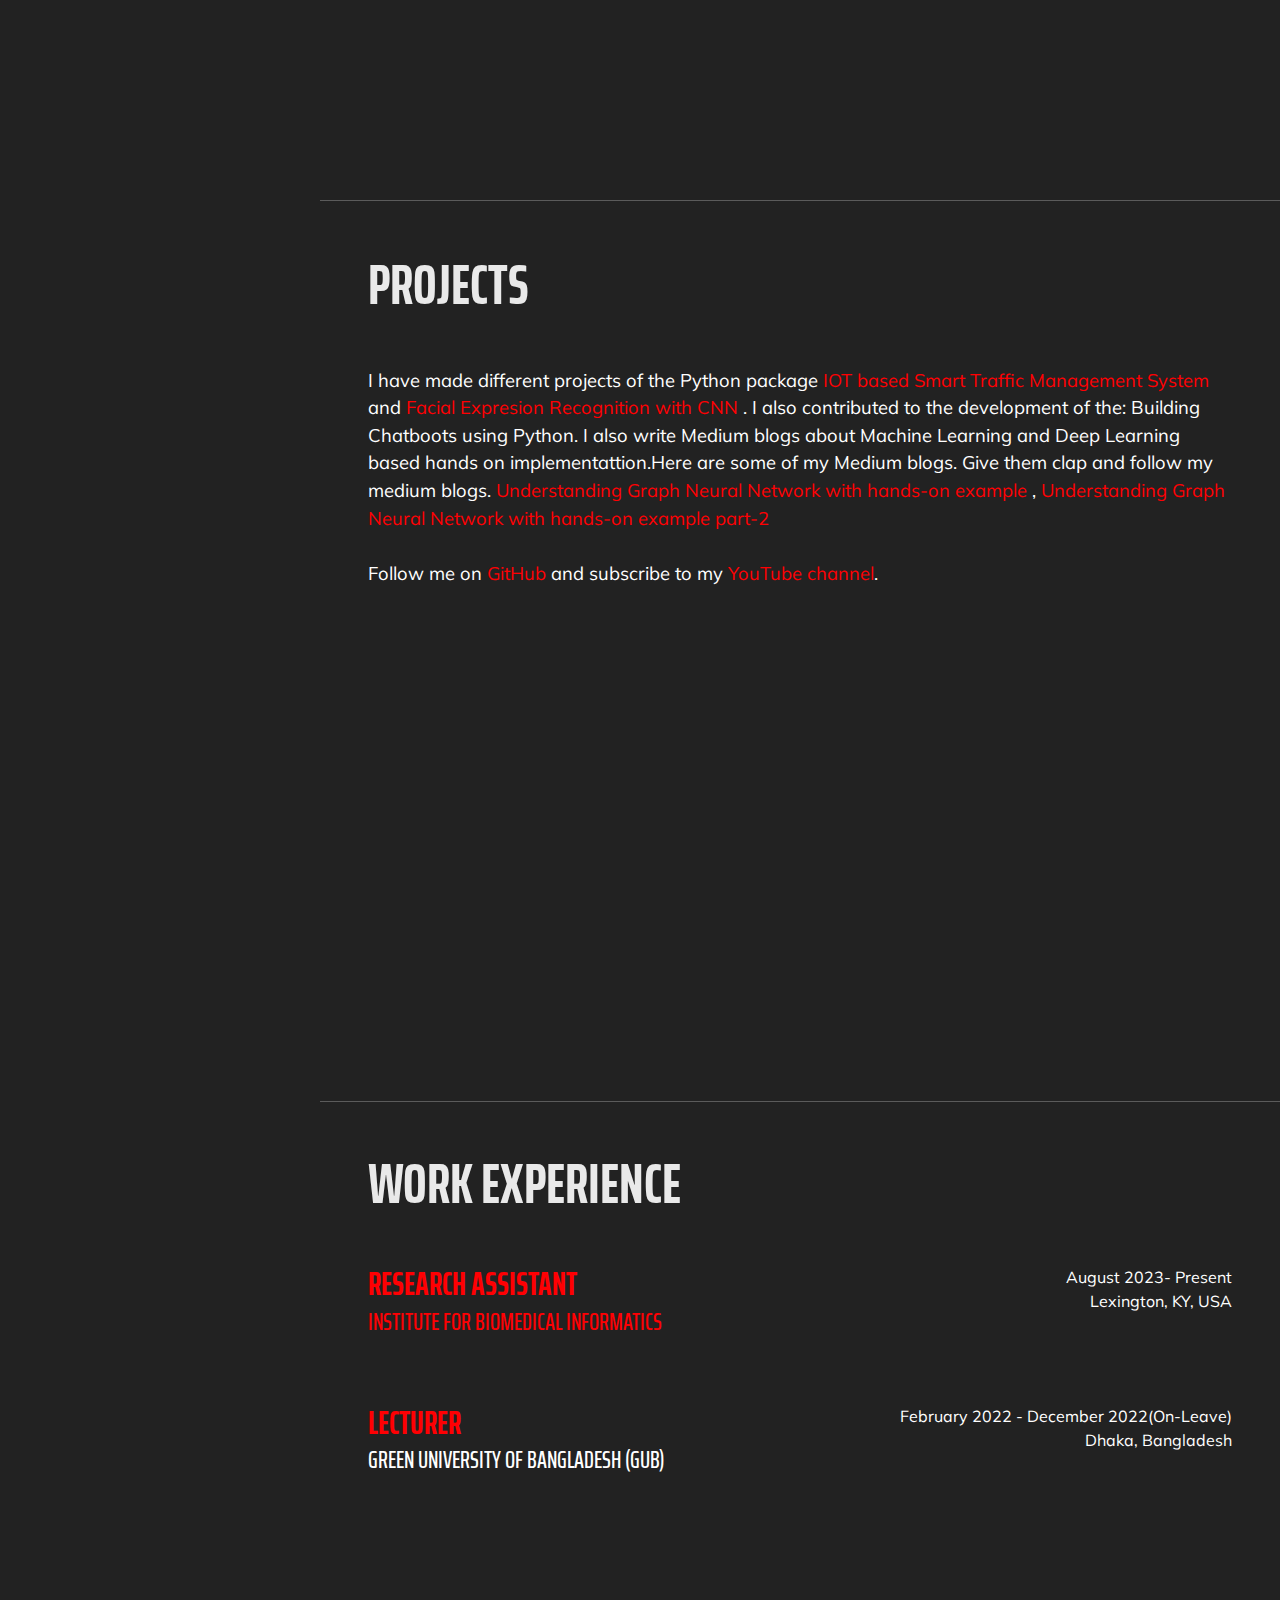
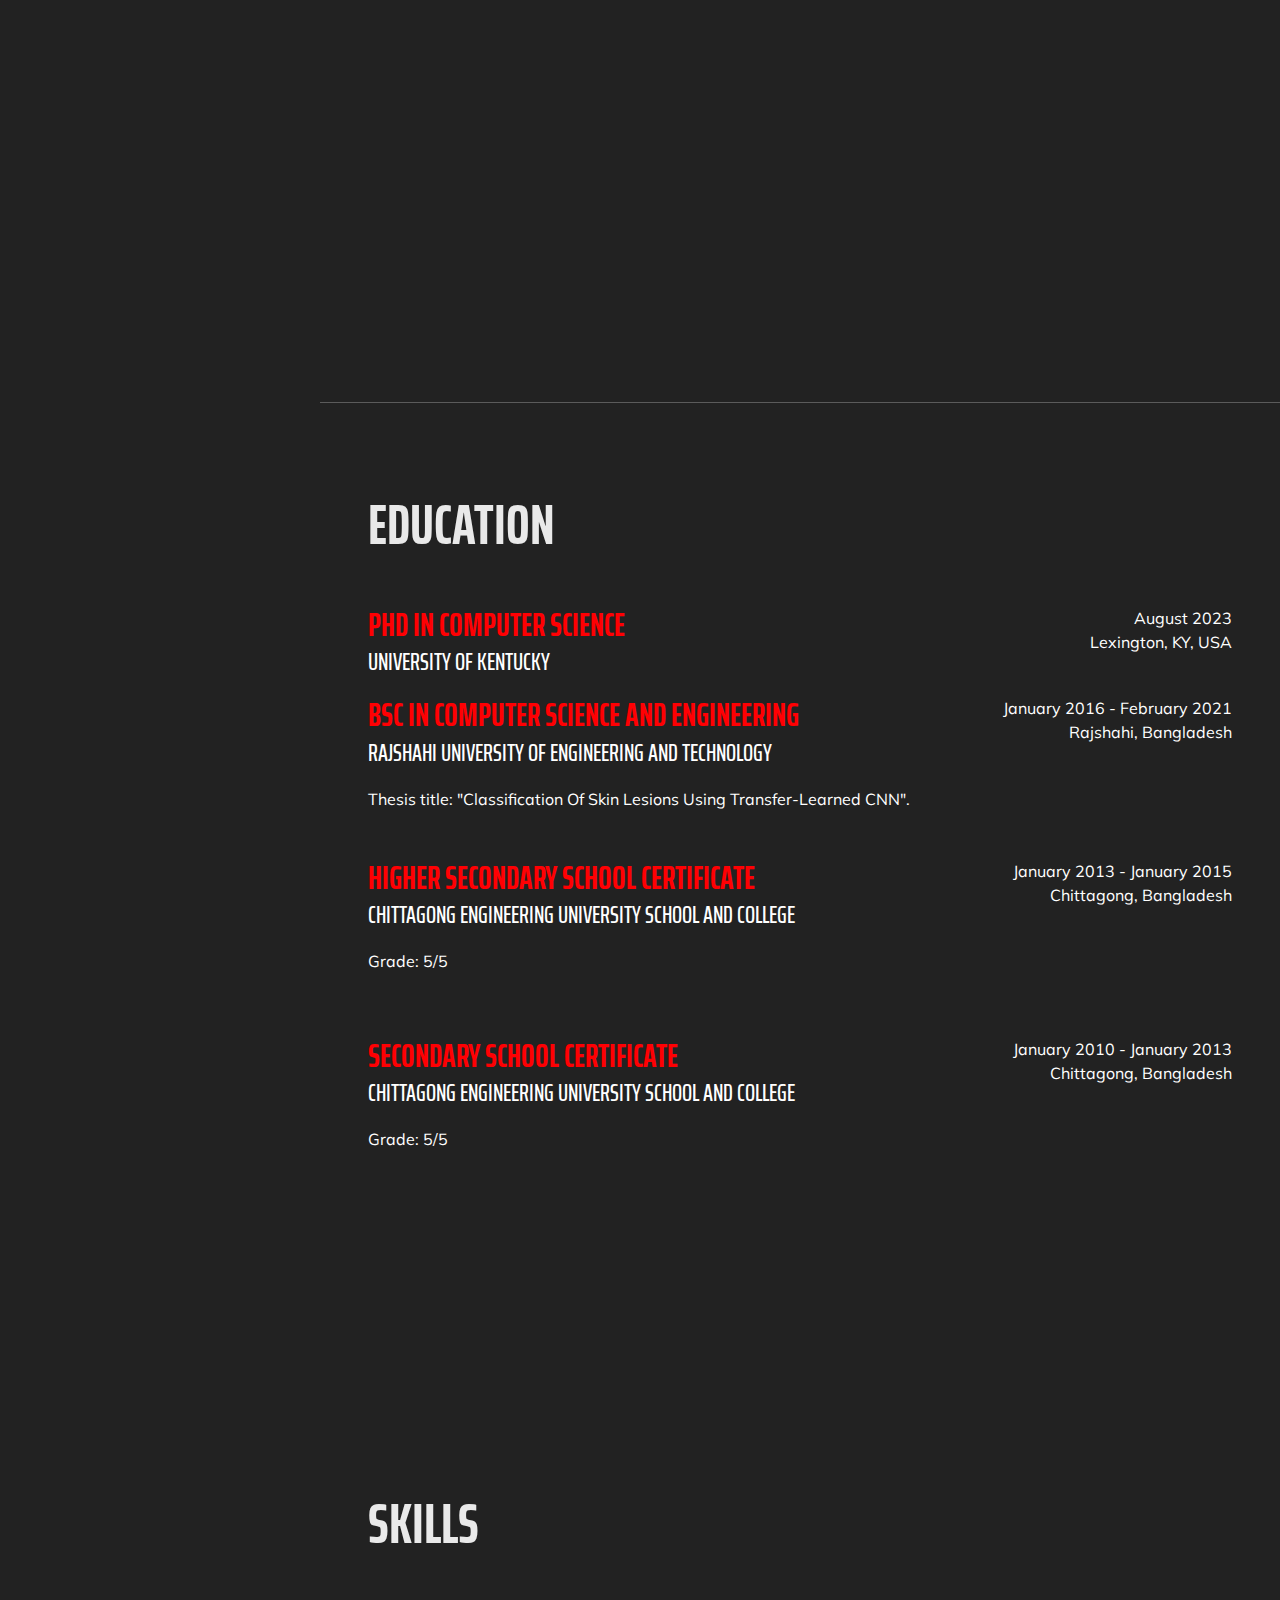
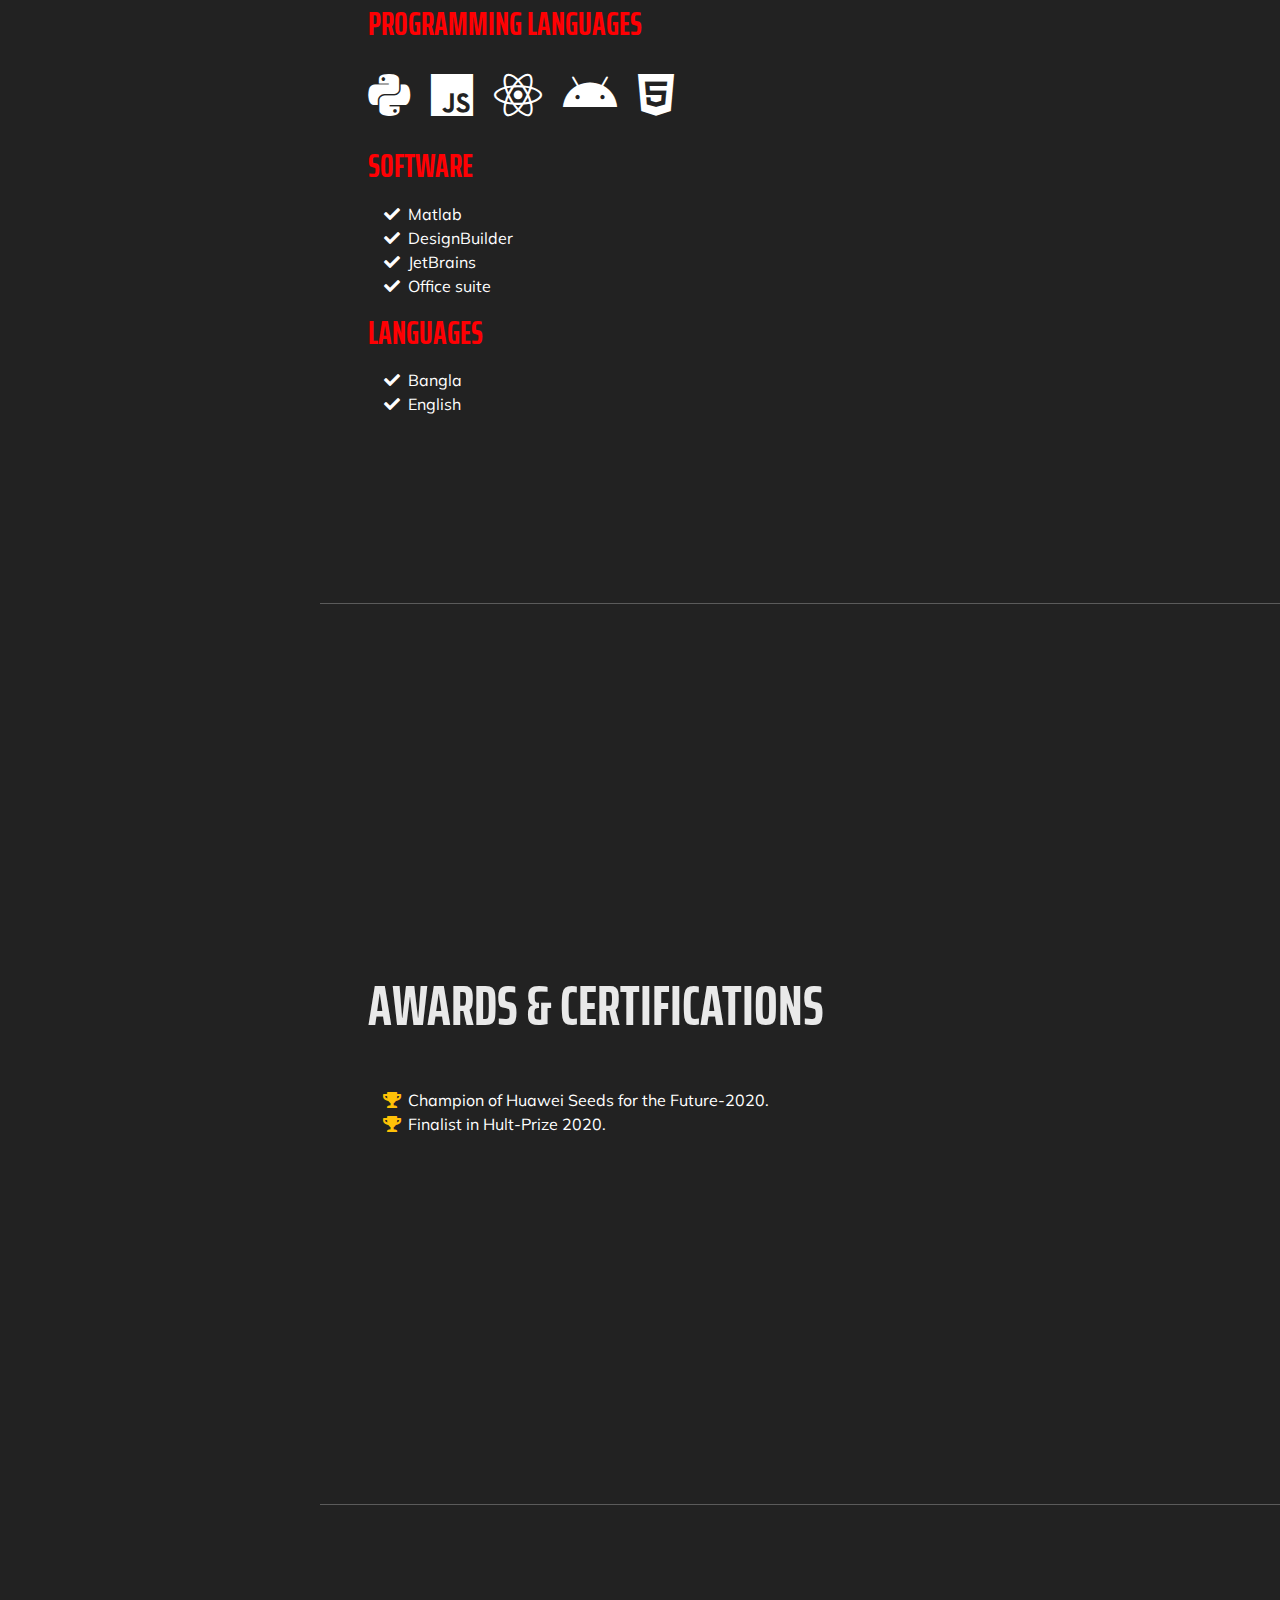
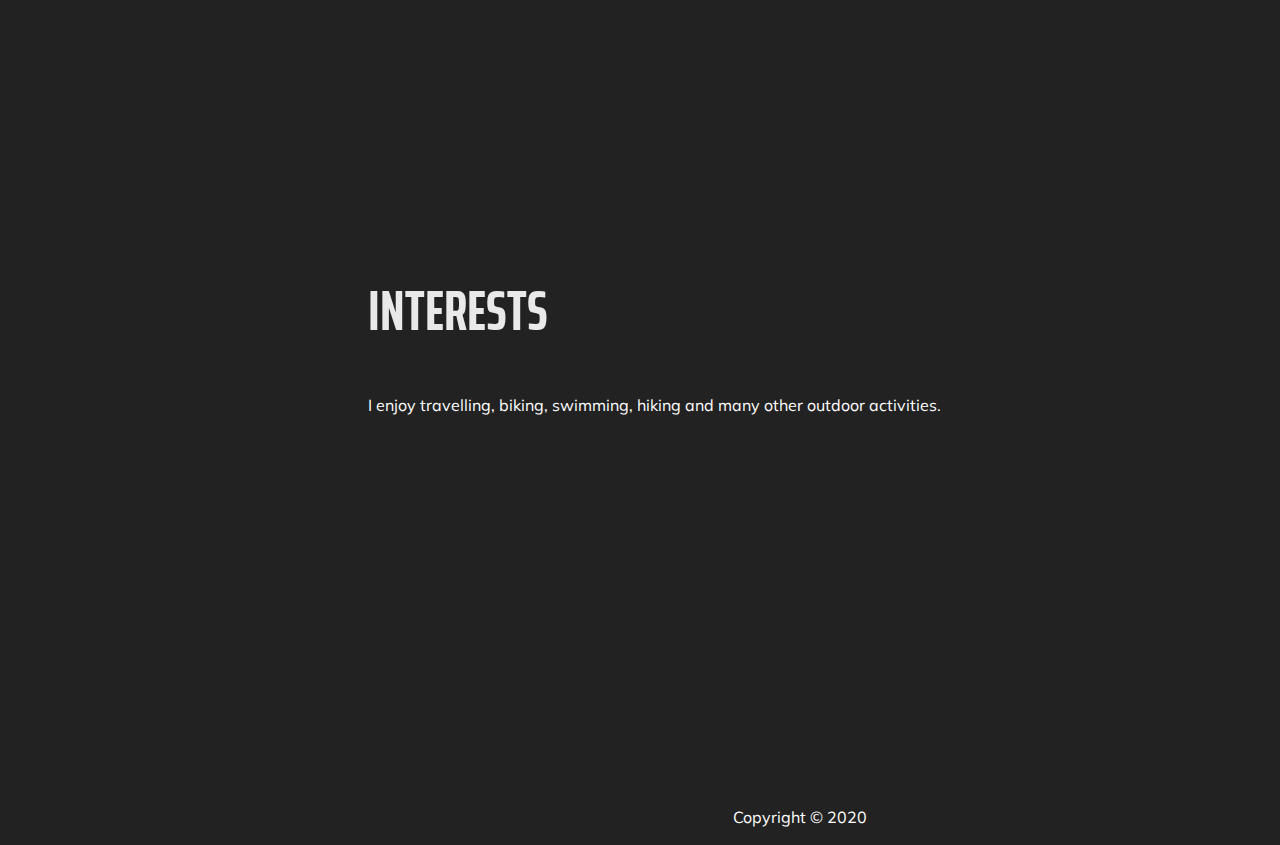
==== commit 17af44dd: "changed4" ====
--- a/index.html
+++ b/index.html
@@ -275,7 +275,6 @@
           <div>
             Thesis title: "Classification Of Skin Lesions Using Transfer-Learned CNN".
           </div>
-          <p>Grade: 75/100</p>
         </div>
       </div>
 
@@ -395,16 +394,6 @@
     </div>
   </section>
   </div>
-
-  <!-- Bootstrap core JavaScript -->
-  <script src="vendor/jquery/jquery.min.js"></script>
-  <script src="vendor/bootstrap/js/bootstrap.bundle.min.js"></script>
-
-  <!-- Plugin JavaScript -->
-  <script src="vendor/jquery-easing/jquery.easing.min.js"></script>
-
-  <!-- Custom scripts for this template -->
-  <script src="js/resume.min.js"></script>
 
   <script>
     // ===== code to make my image clickable
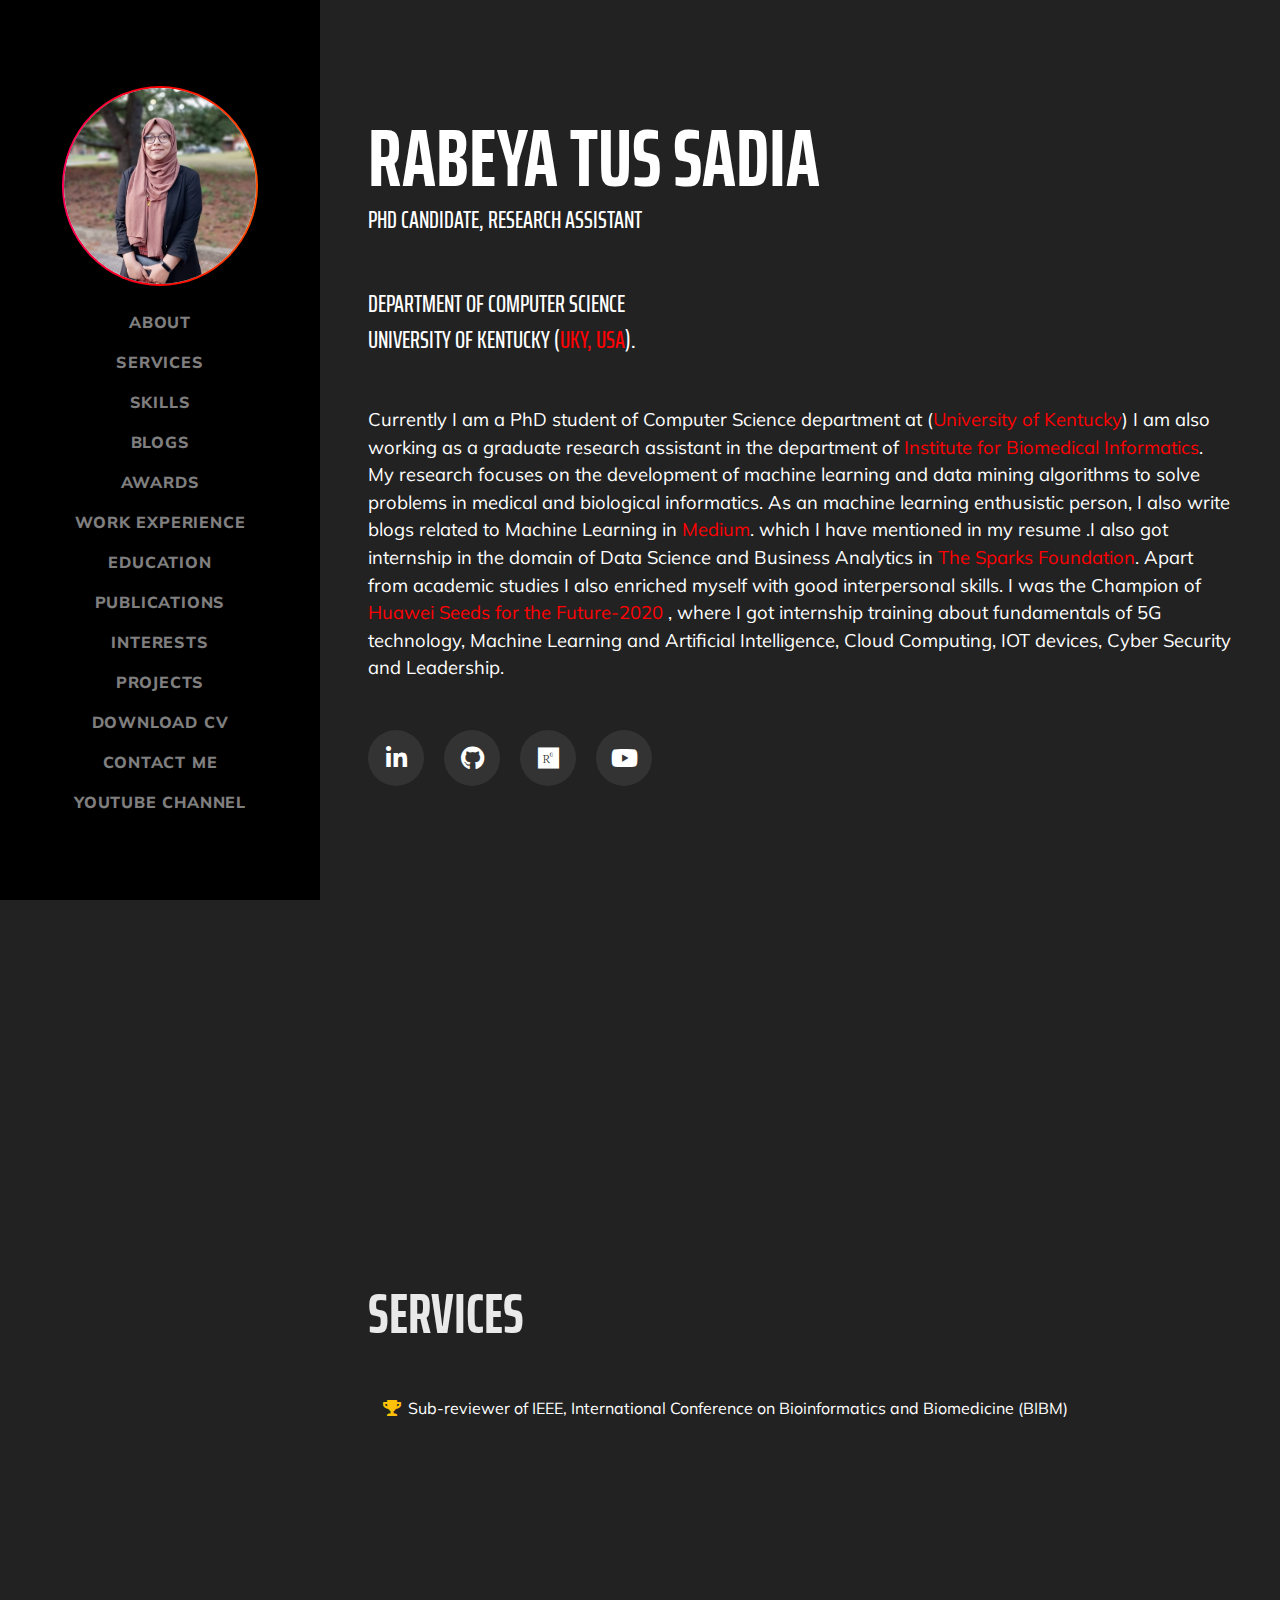
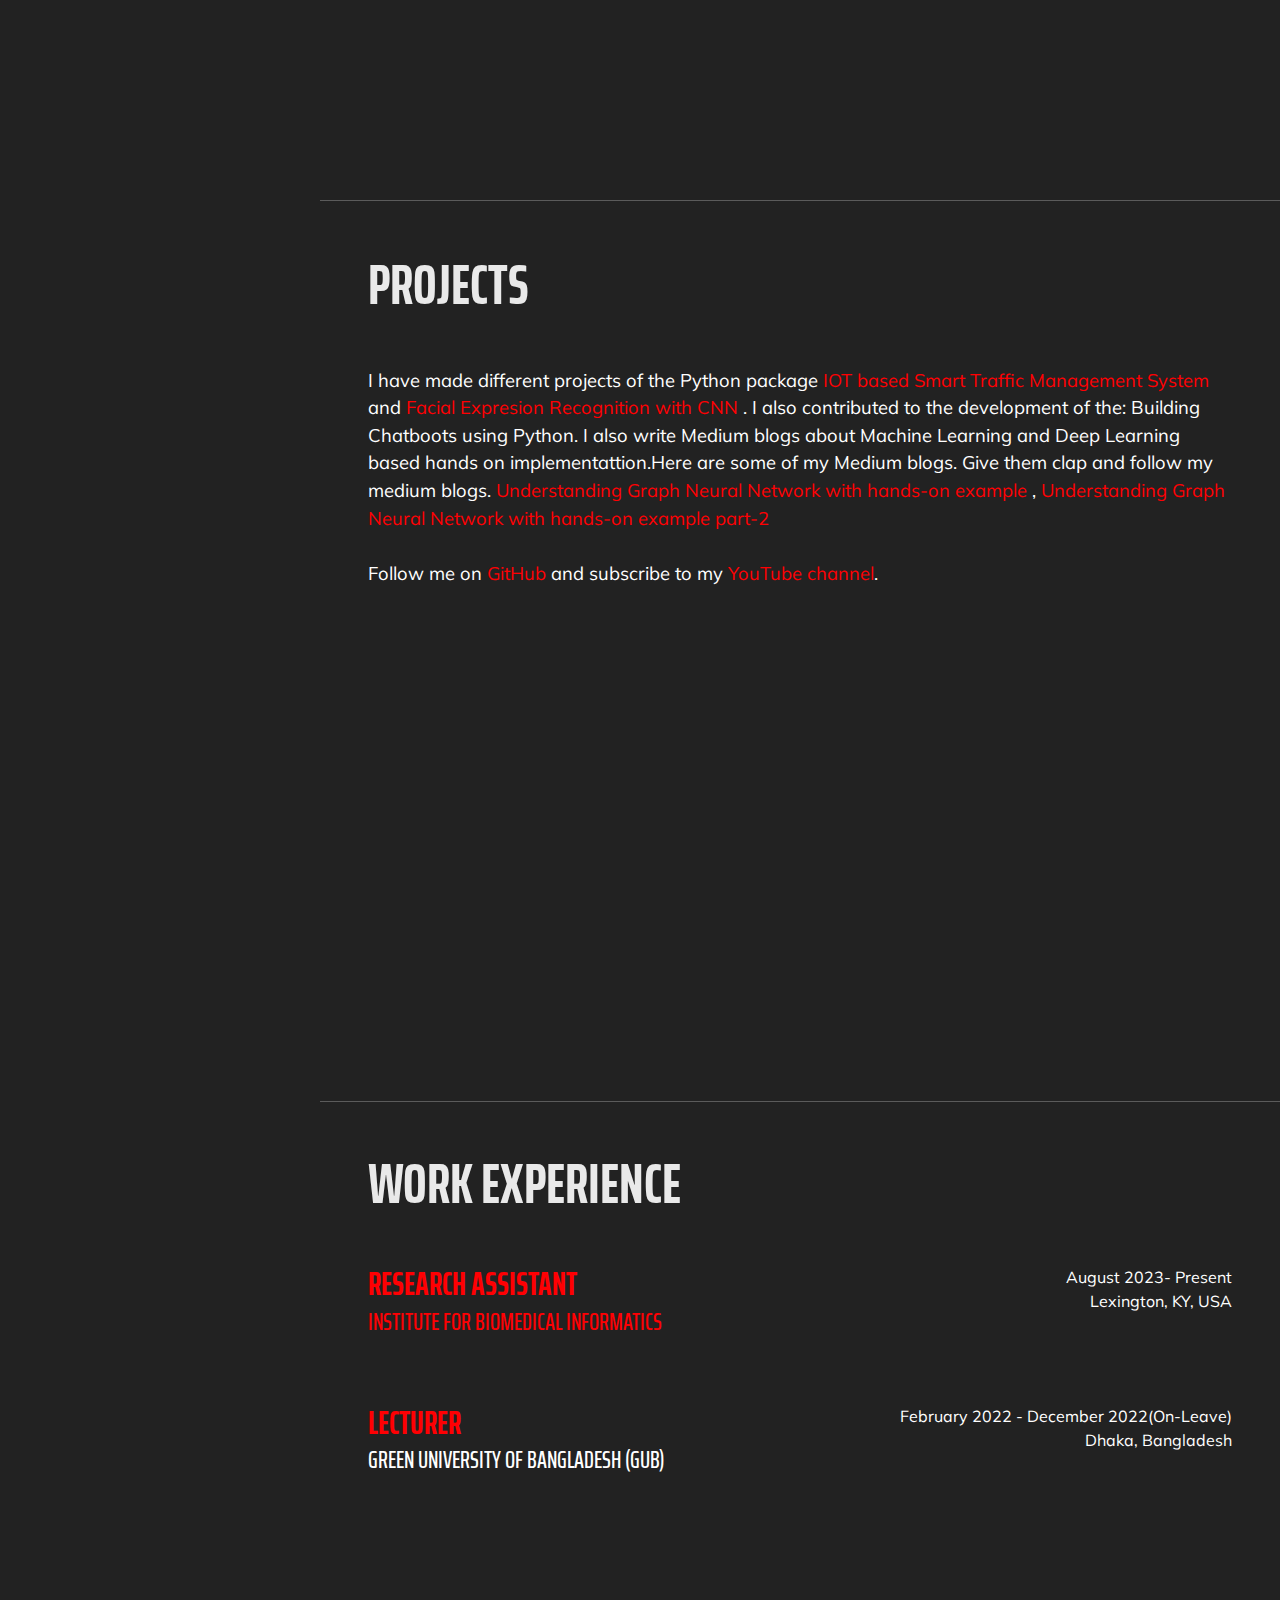
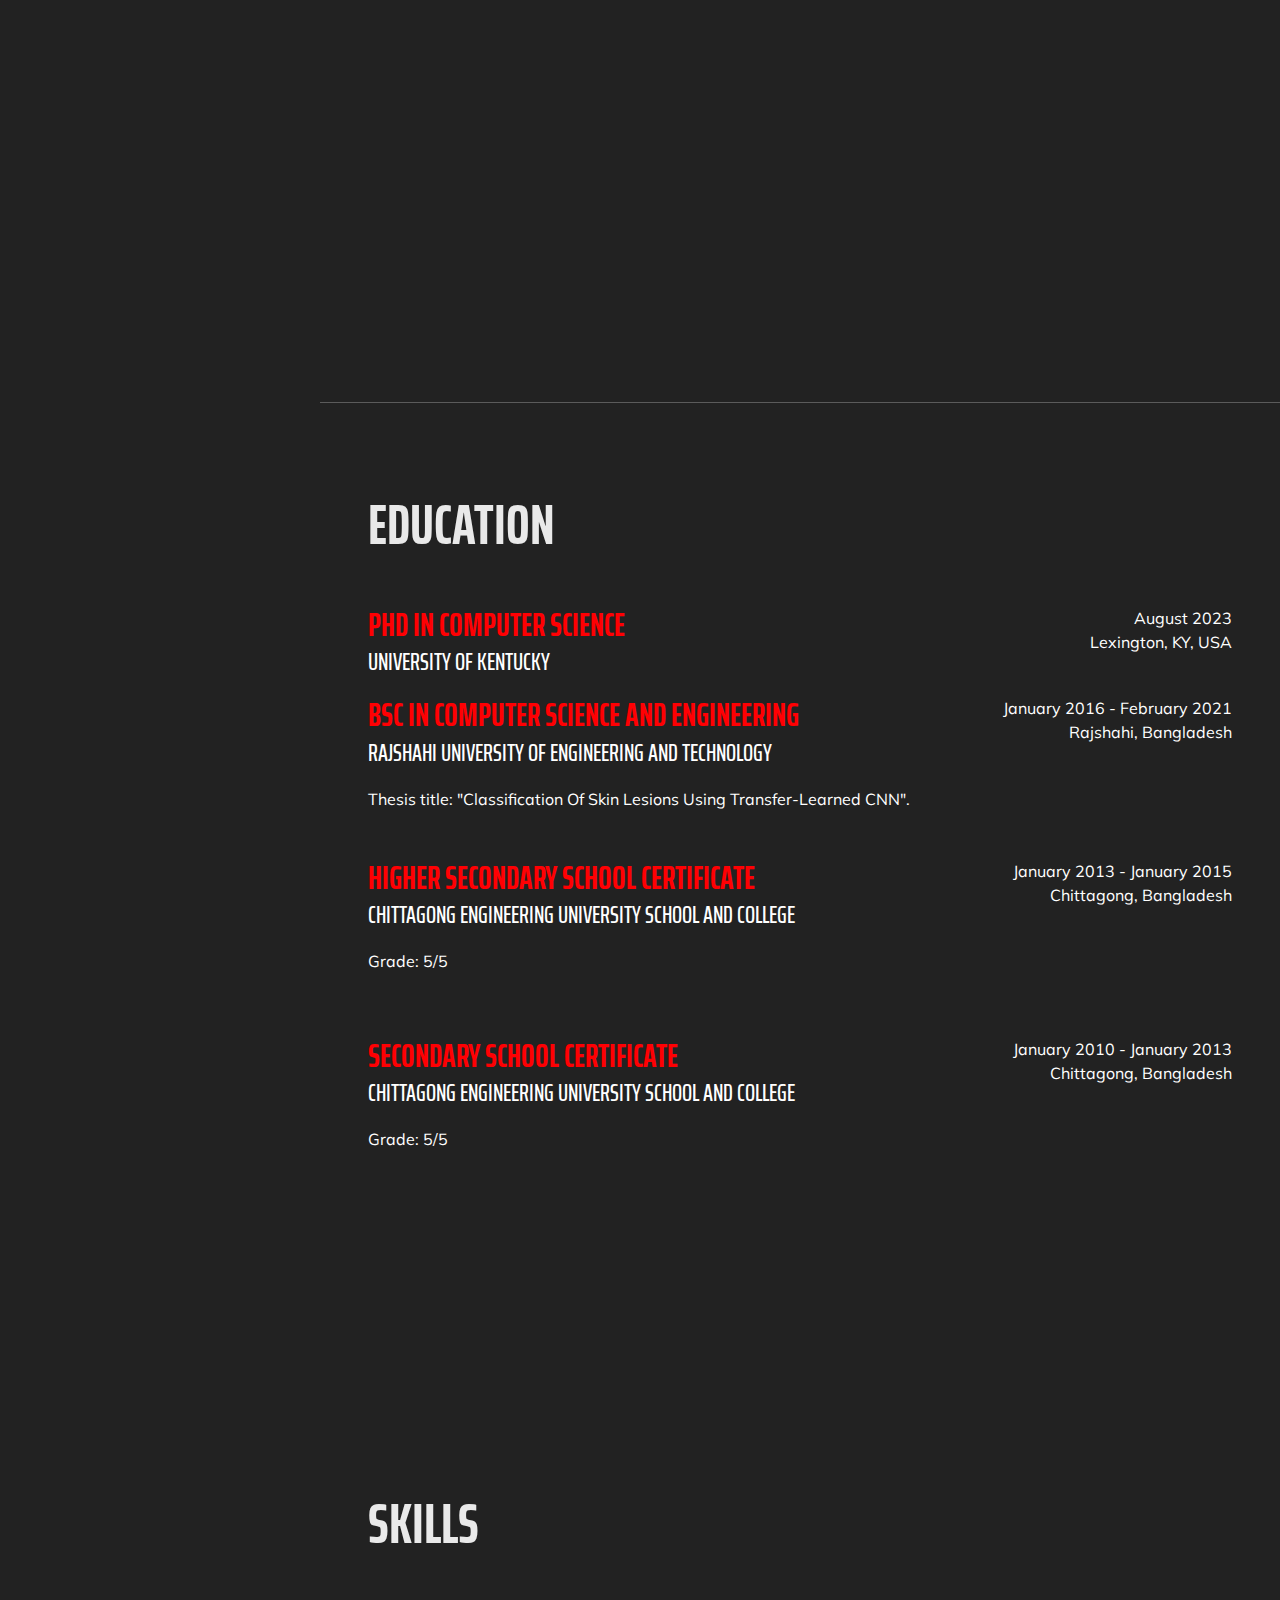
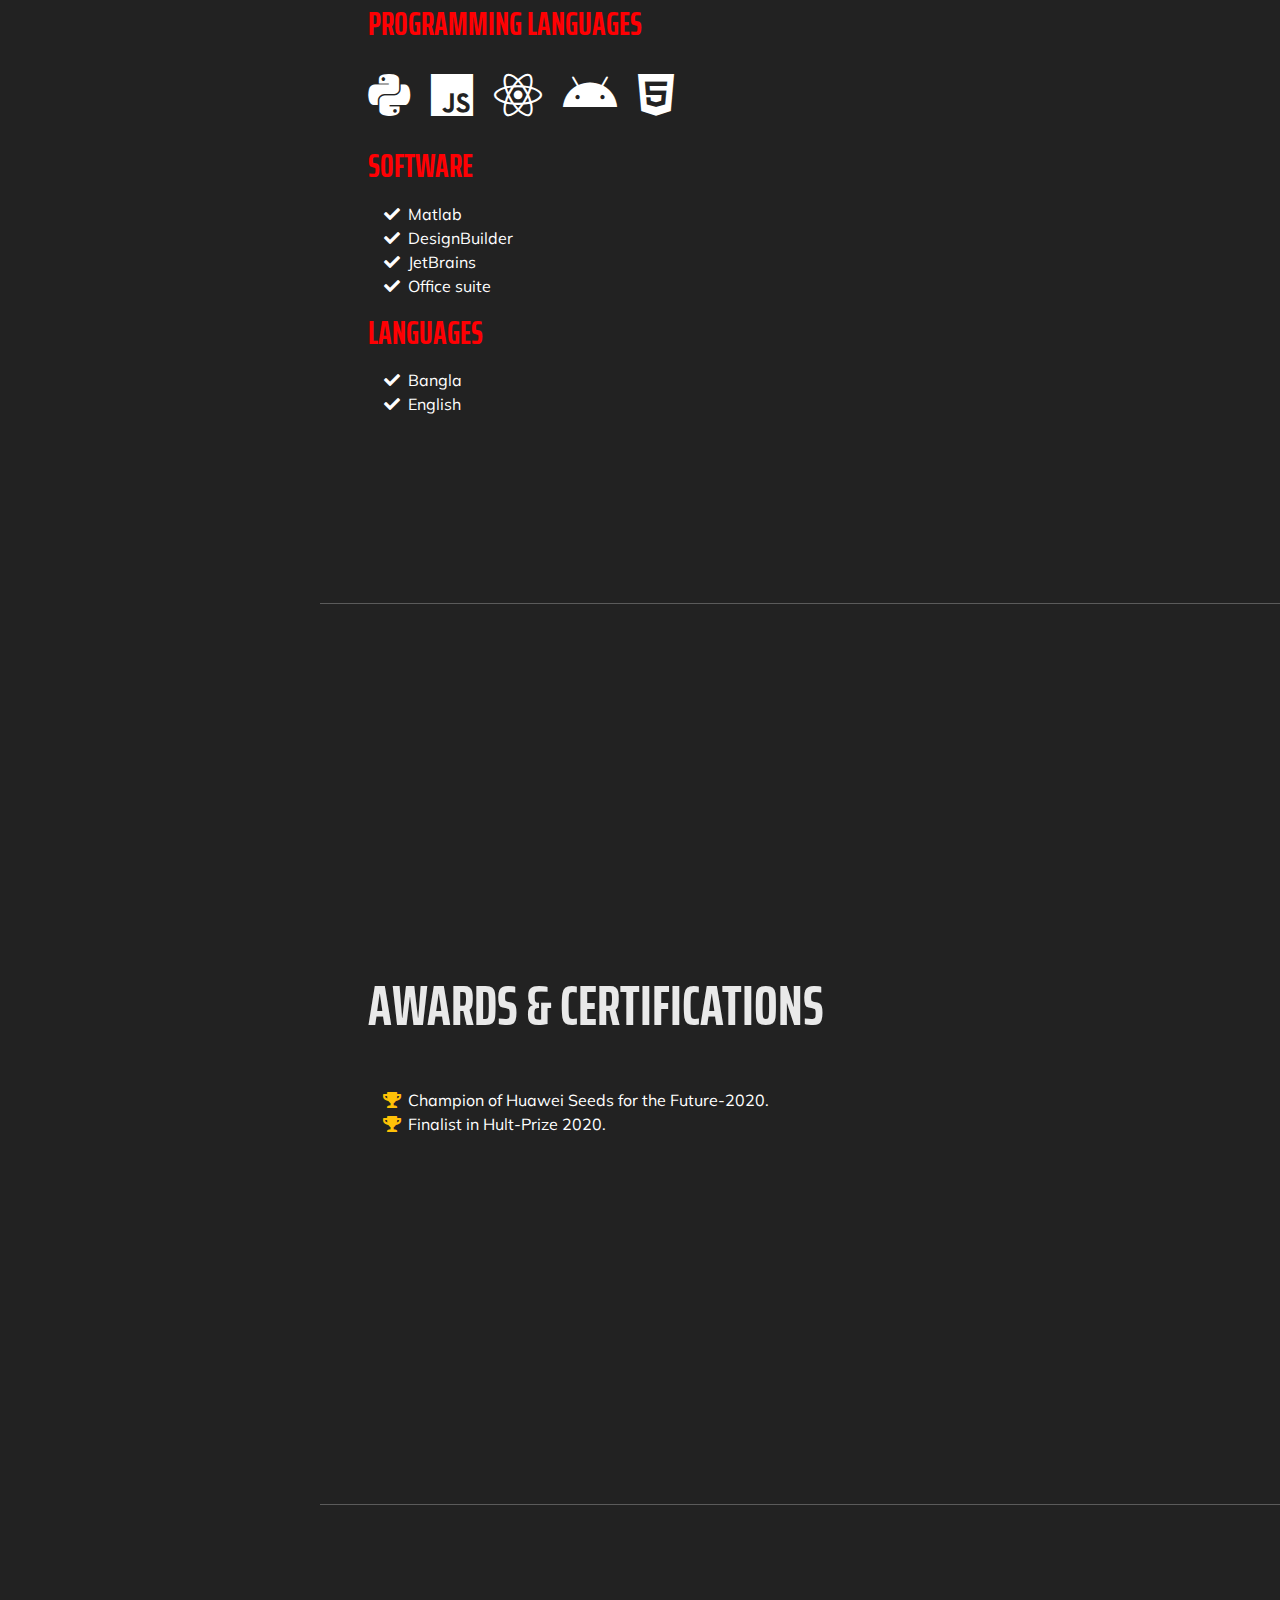
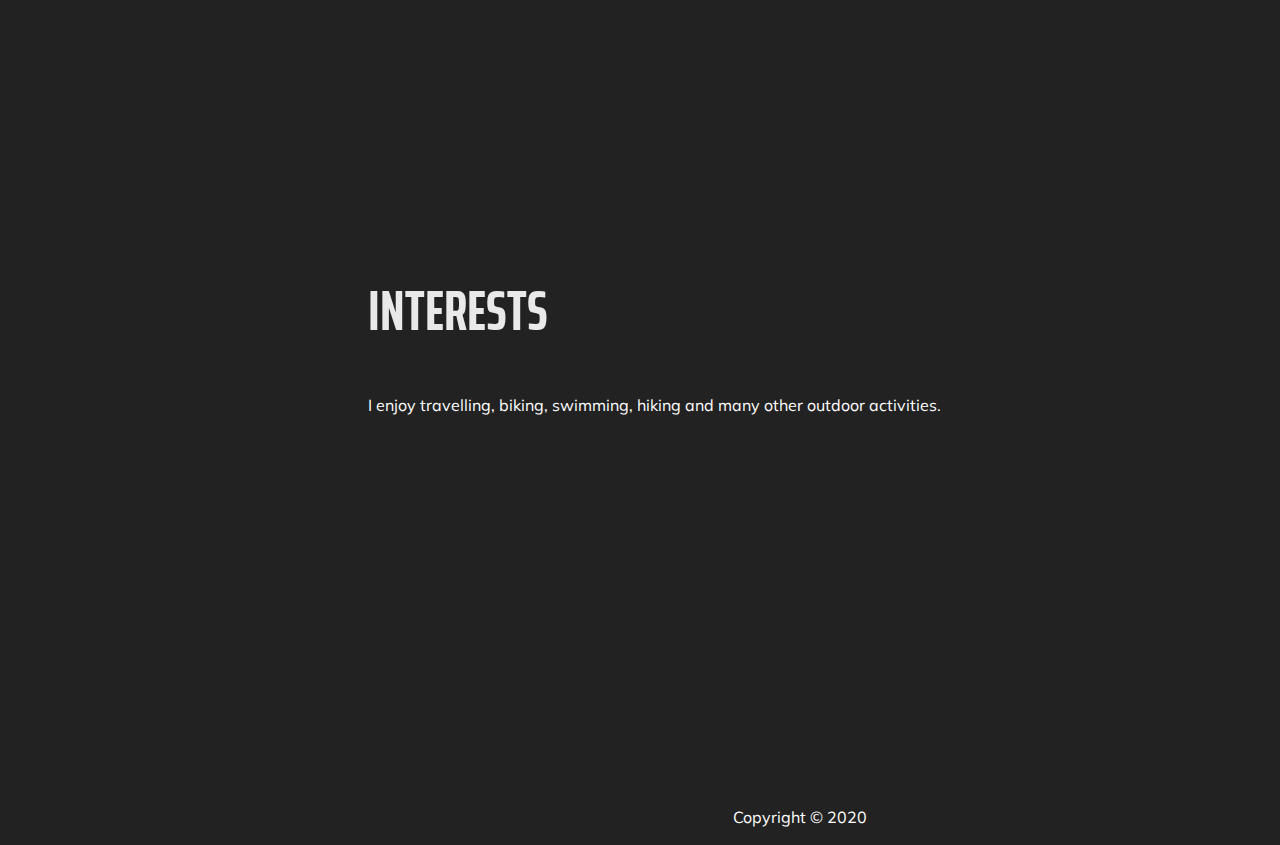
==== commit e08c3367: "changed6" ====
--- a/index.html
+++ b/index.html
@@ -15,7 +15,7 @@
   <meta property="og:title" content="Rabeya" />
   <meta property="og:type" content="website" />
   <meta property="og:url" content="Rumi07.github.io" />
-  <meta property="og:image" content="img/rumi.jpg" />
+  <meta property="og:image" content="img/my_img.jpg" />
 
   <title>Rabeya Tus Sadia</title>
 
@@ -53,7 +53,7 @@
 <body id="page-top">
   <nav class="navbar navbar-expand-lg navbar-dark bg-primary fixed-top" id="sideNav">
     <a class="navbar-brand js-scroll-trigger" href="#page-top">
-      <img id="myImg" class="d-inline d-lg-none mr-2" src="img/rumi.jpg" alt="Federico Tartarini" />
+      <img id="myImg" class="d-inline d-lg-none mr-2" src="img/my_img.jpg" alt="Federico Tartarini" />
       <!-- The Modal -->
       <div id="myModal" class="modal">
         <span class="close">&times;</span>
@@ -62,7 +62,7 @@
       </div>
       <span class="d-inline d-lg-none">Rabeya Tus Sadia</span>
       <span class="d-none d-lg-block">
-        <img class="img-fluid img-profile rounded-circle mx-auto mb-2" src="img/rumi.jpg" alt="" />
+        <img class="img-fluid img-profile rounded-circle mx-auto mb-2" src="img/my_img.jpg" alt="" />
       </span>
     </a>
     <button class="navbar-toggler collapsed" type="button" data-toggle="collapse" data-target="#navbarSupportedContent"
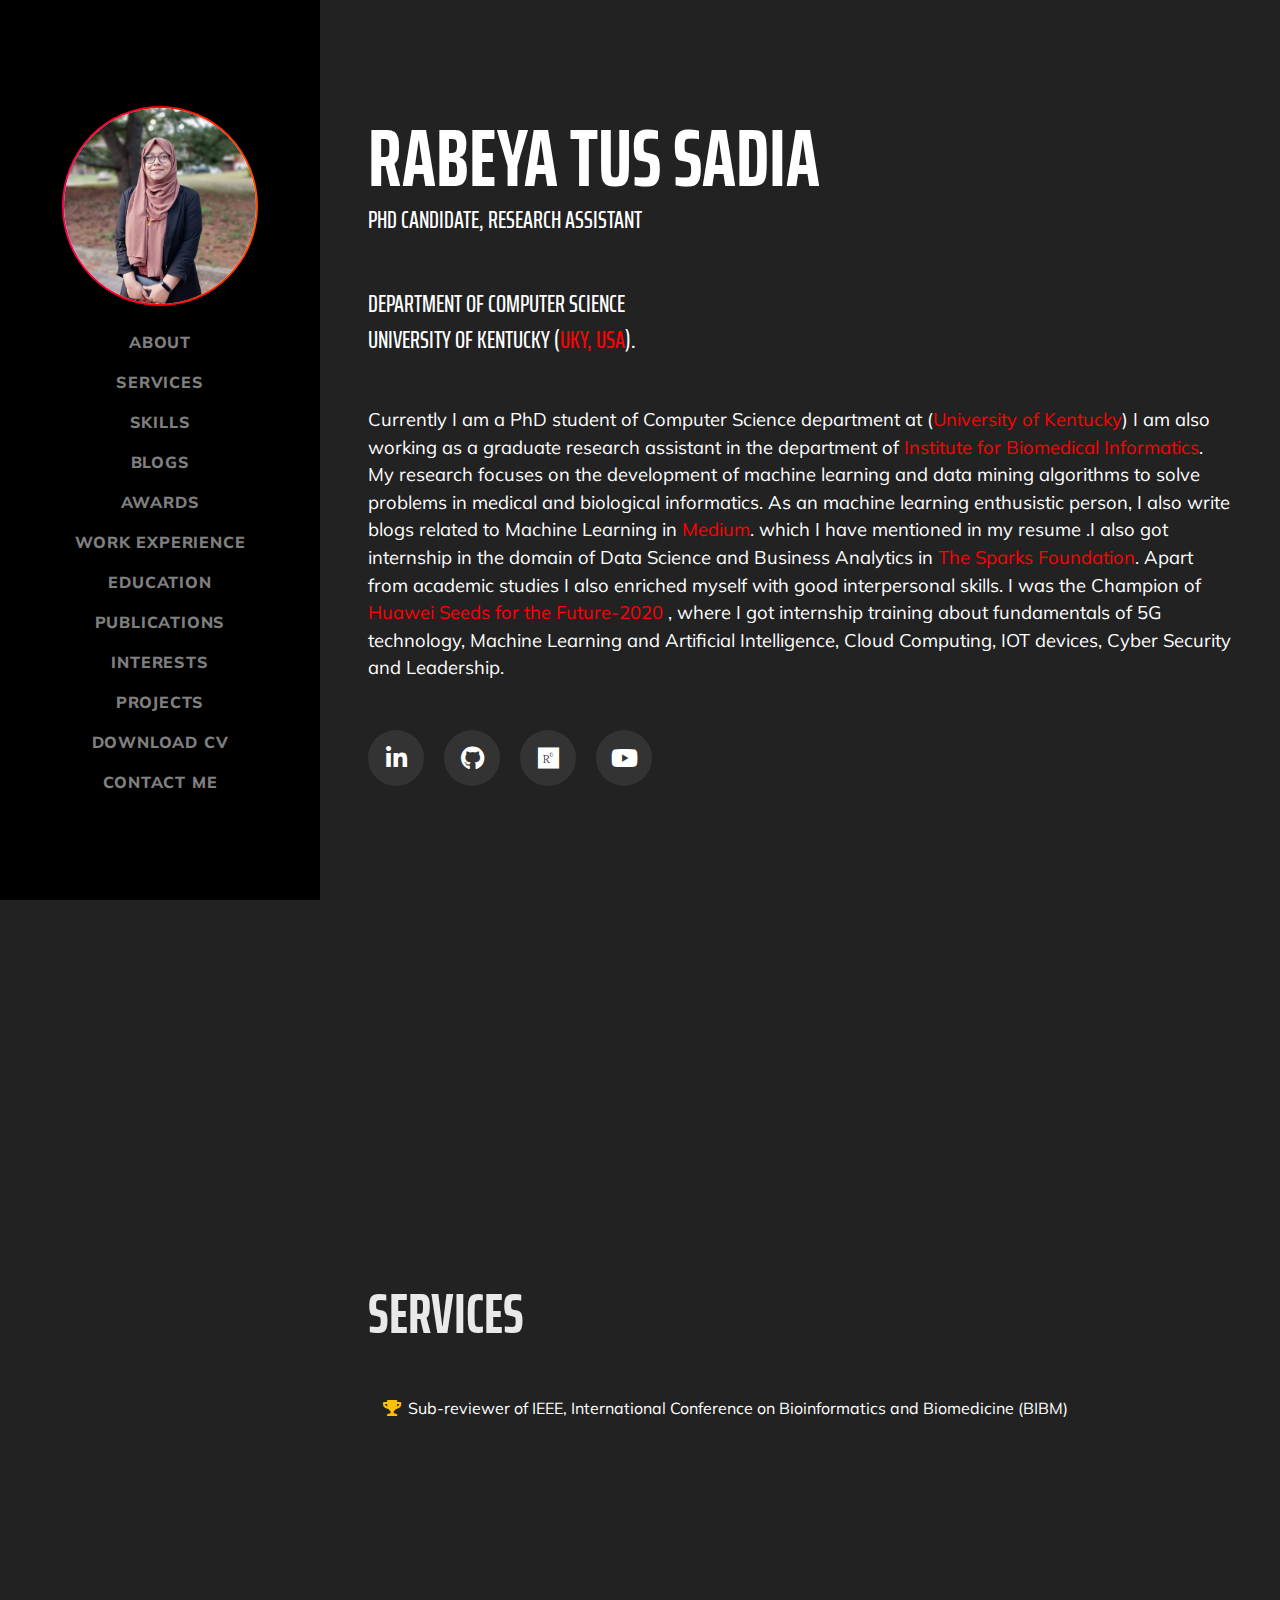
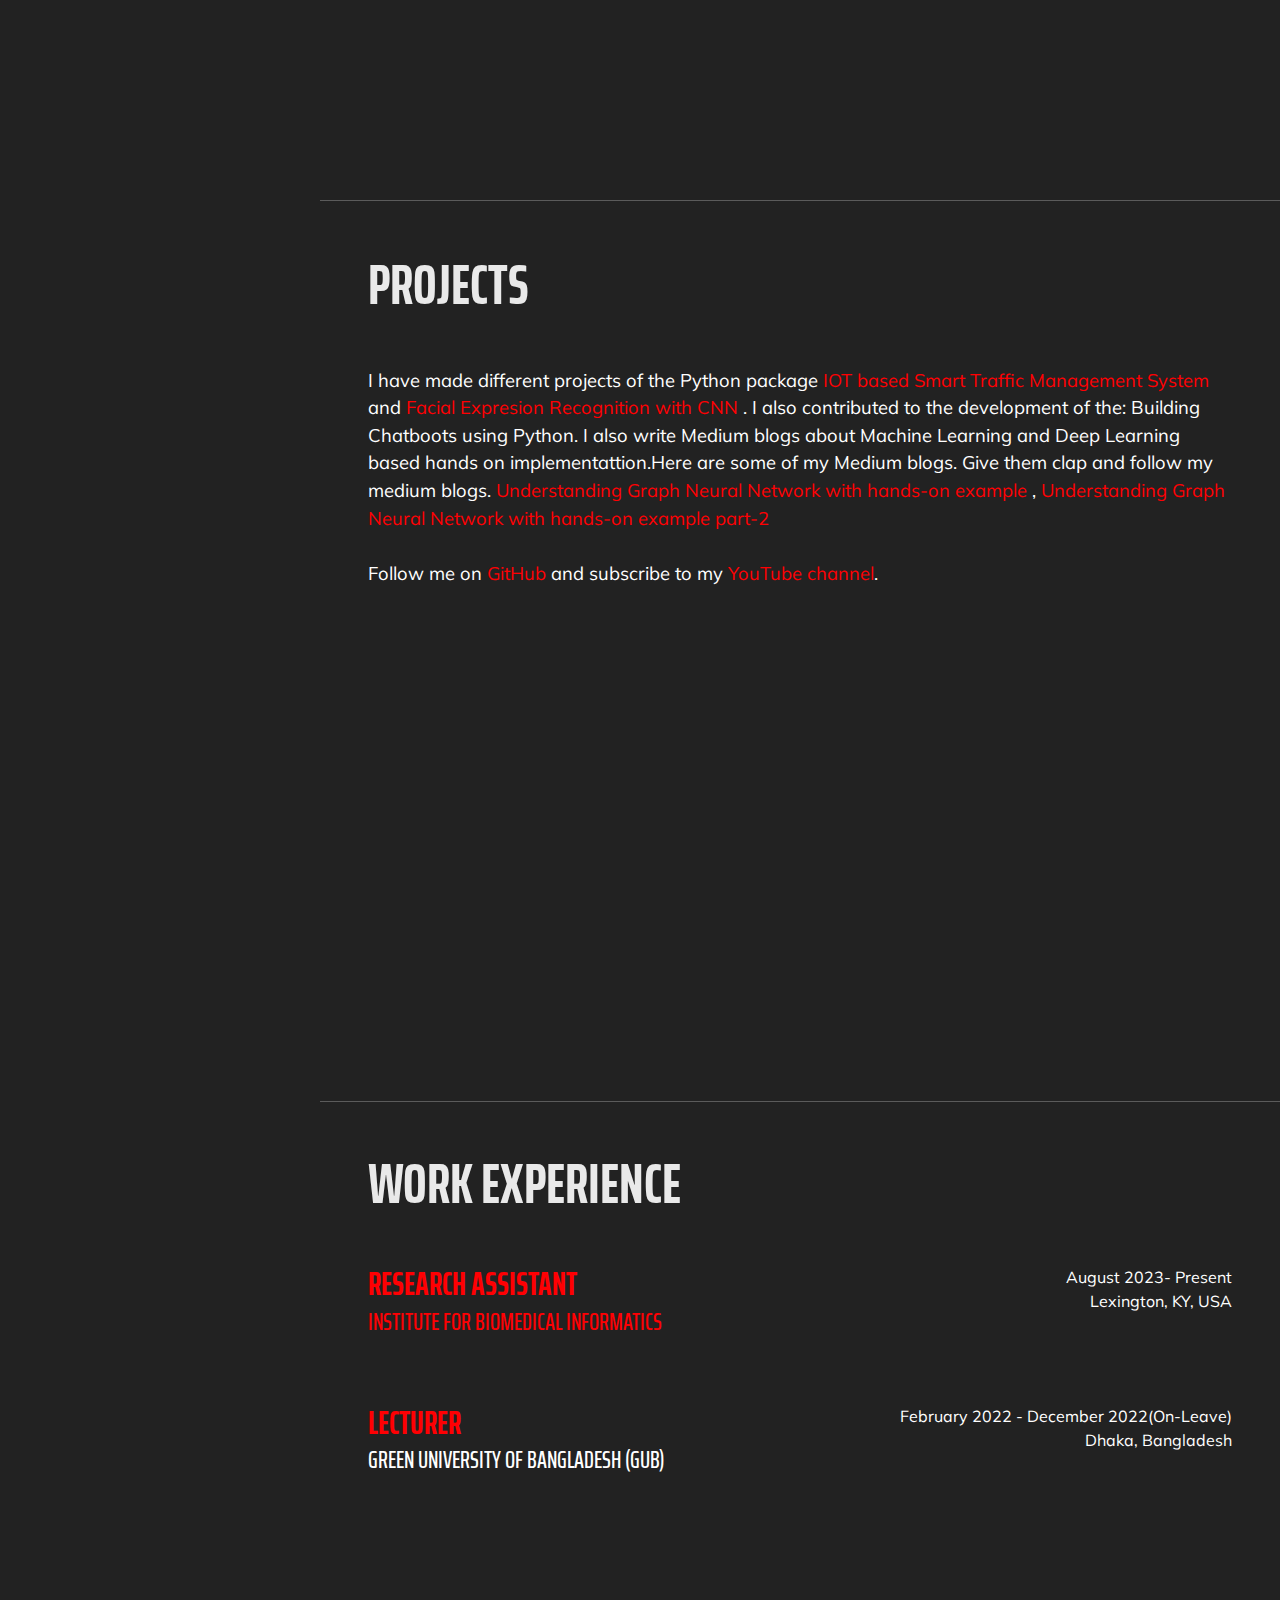
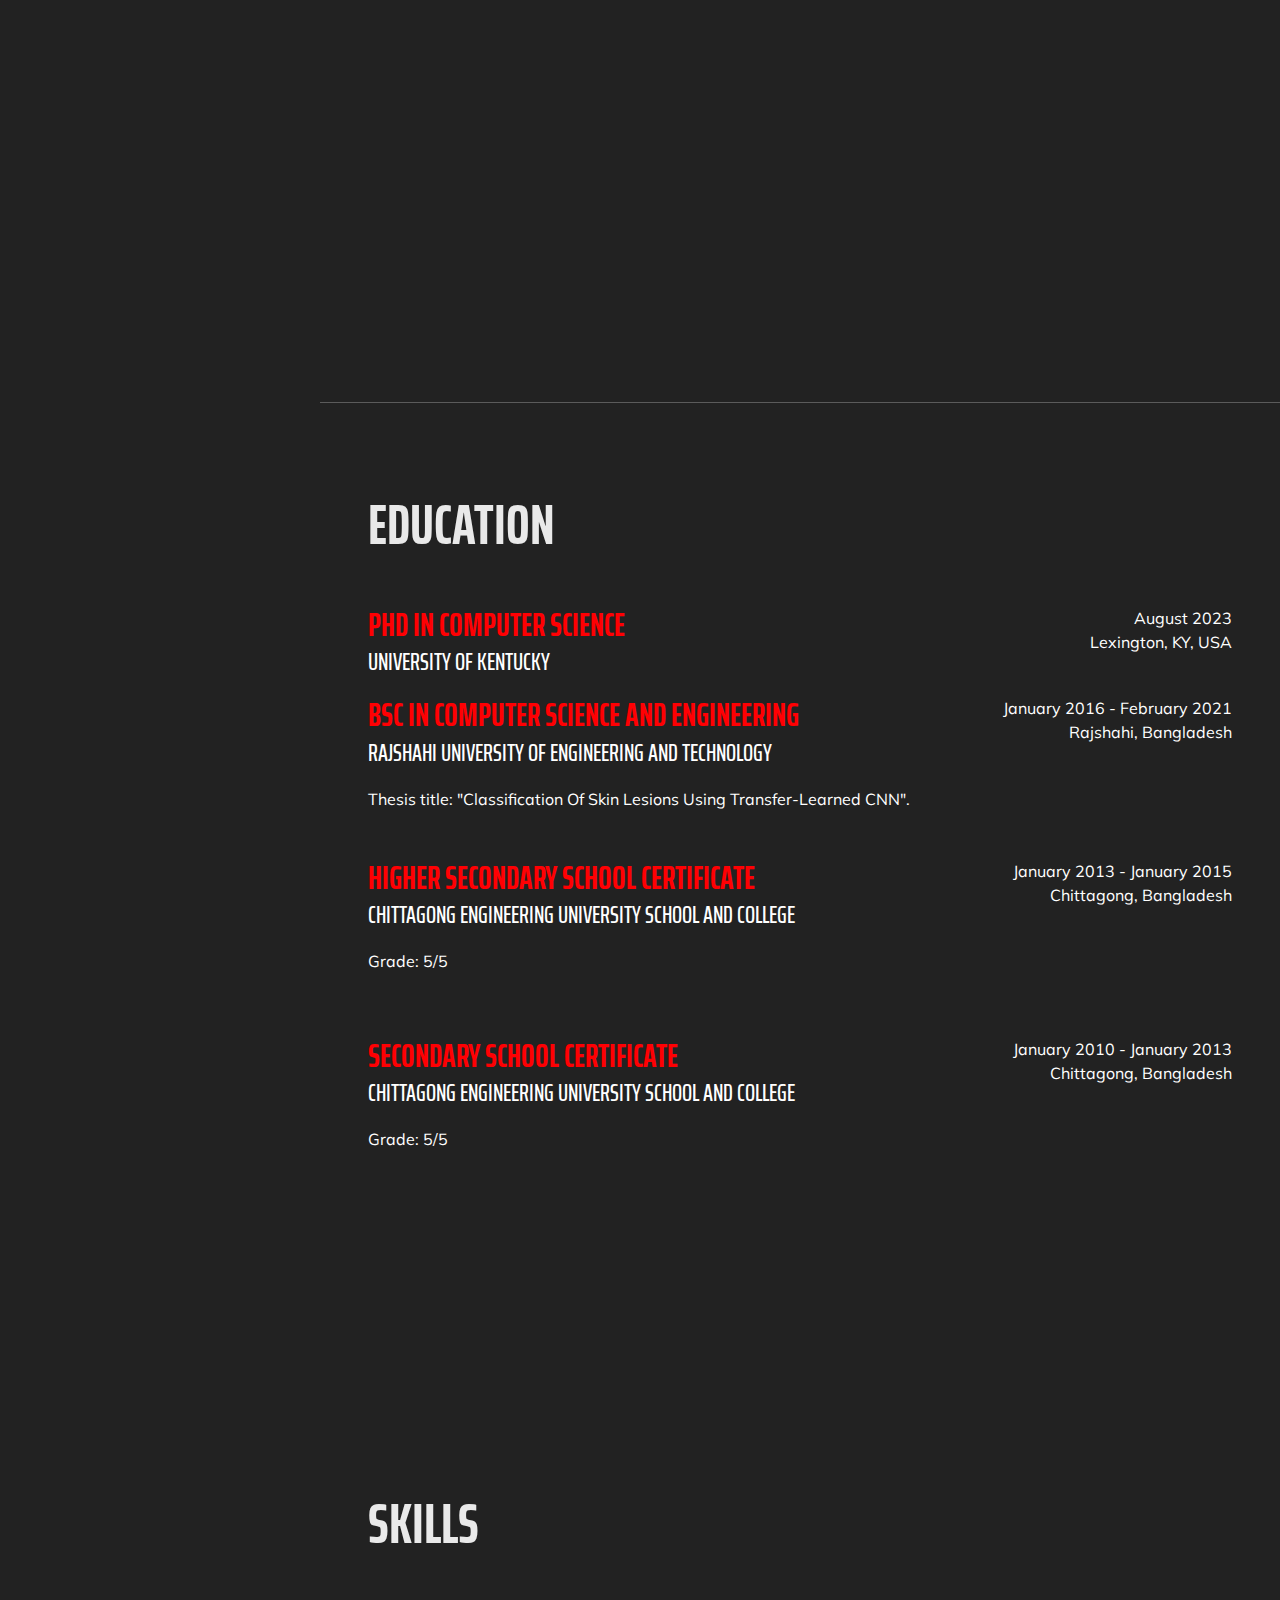
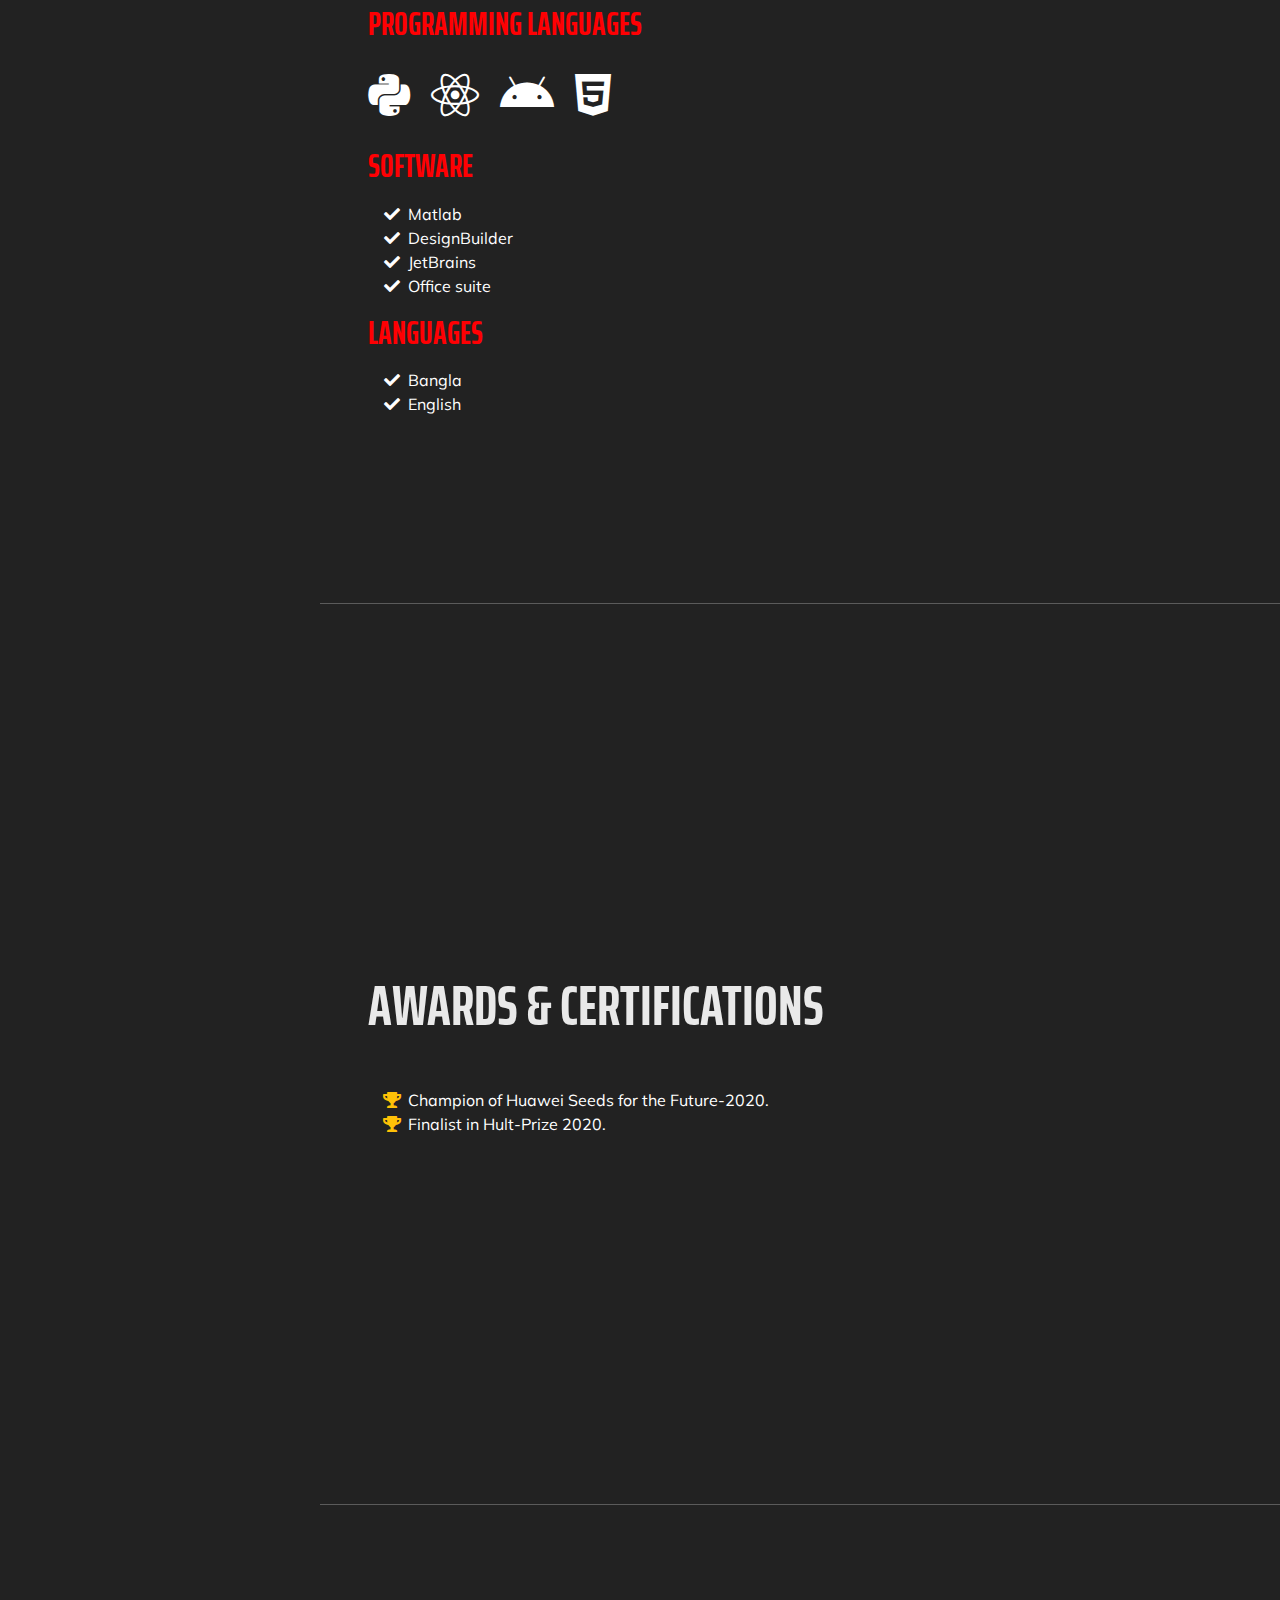
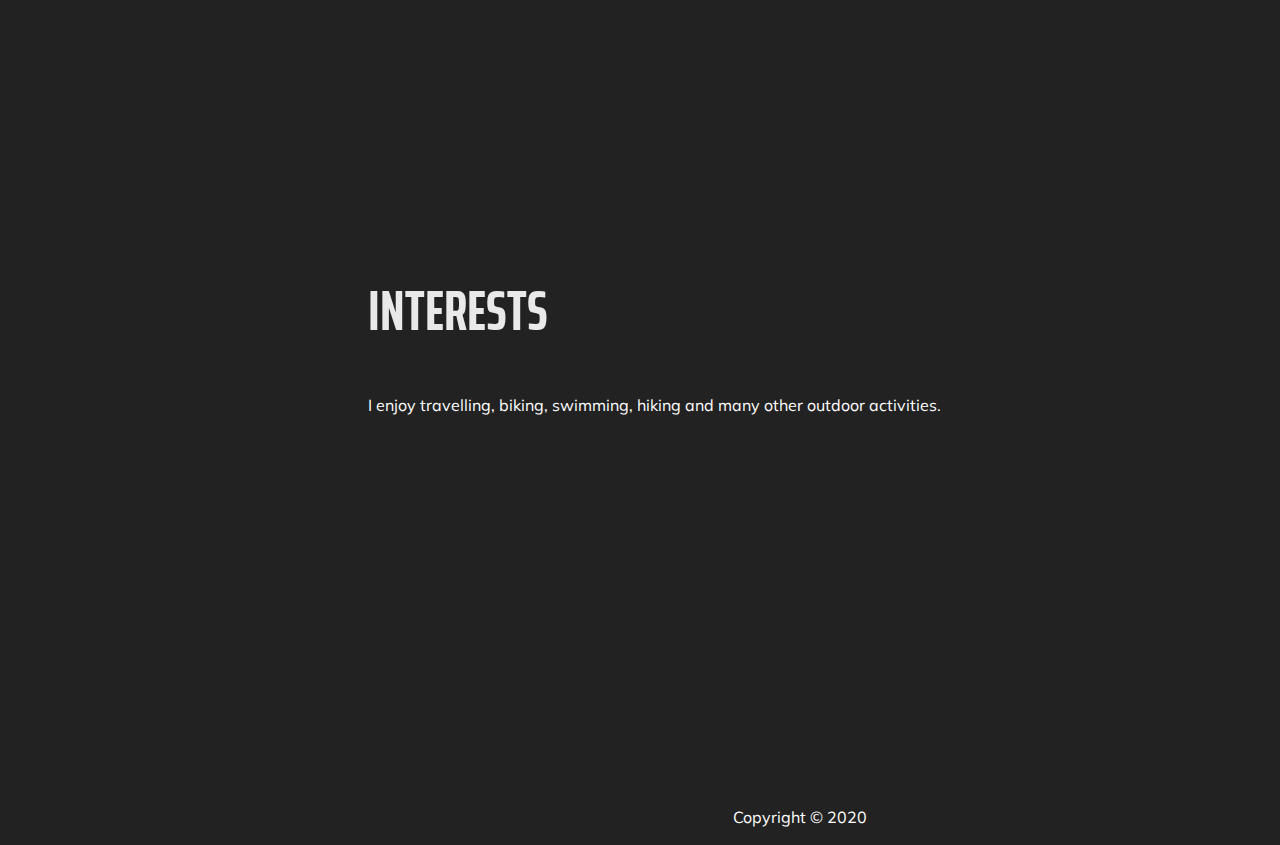
==== commit cb84ee33: "changed7" ====
--- a/index.html
+++ b/index.html
@@ -113,9 +113,7 @@
         <li class="nav-item">
           <a class="nav-link js-scroll-trigger" href="mailto:name@email.com">Contact Me</a>
         </li>
-        <li class="nav-item">
-          <a class="nav-link js-scroll-trigger" href="https://www.youtube.com/channel/UCbgvnK7MRCDOt7szeBdmjMQ">YouTube Channel</a>
-        </li>
+        
       </ul>
     </div>
   </nav>
@@ -318,9 +316,6 @@
           <i class="fab fa-python"></i>
         </li>
         <li class="list-inline-item">
-          <i class="fab fa-js"></i>
-        </li>
-        <li class="list-inline-item">
           <i class="fab fa-react"></i>
         </li>
         <li class="list-inline-item">
